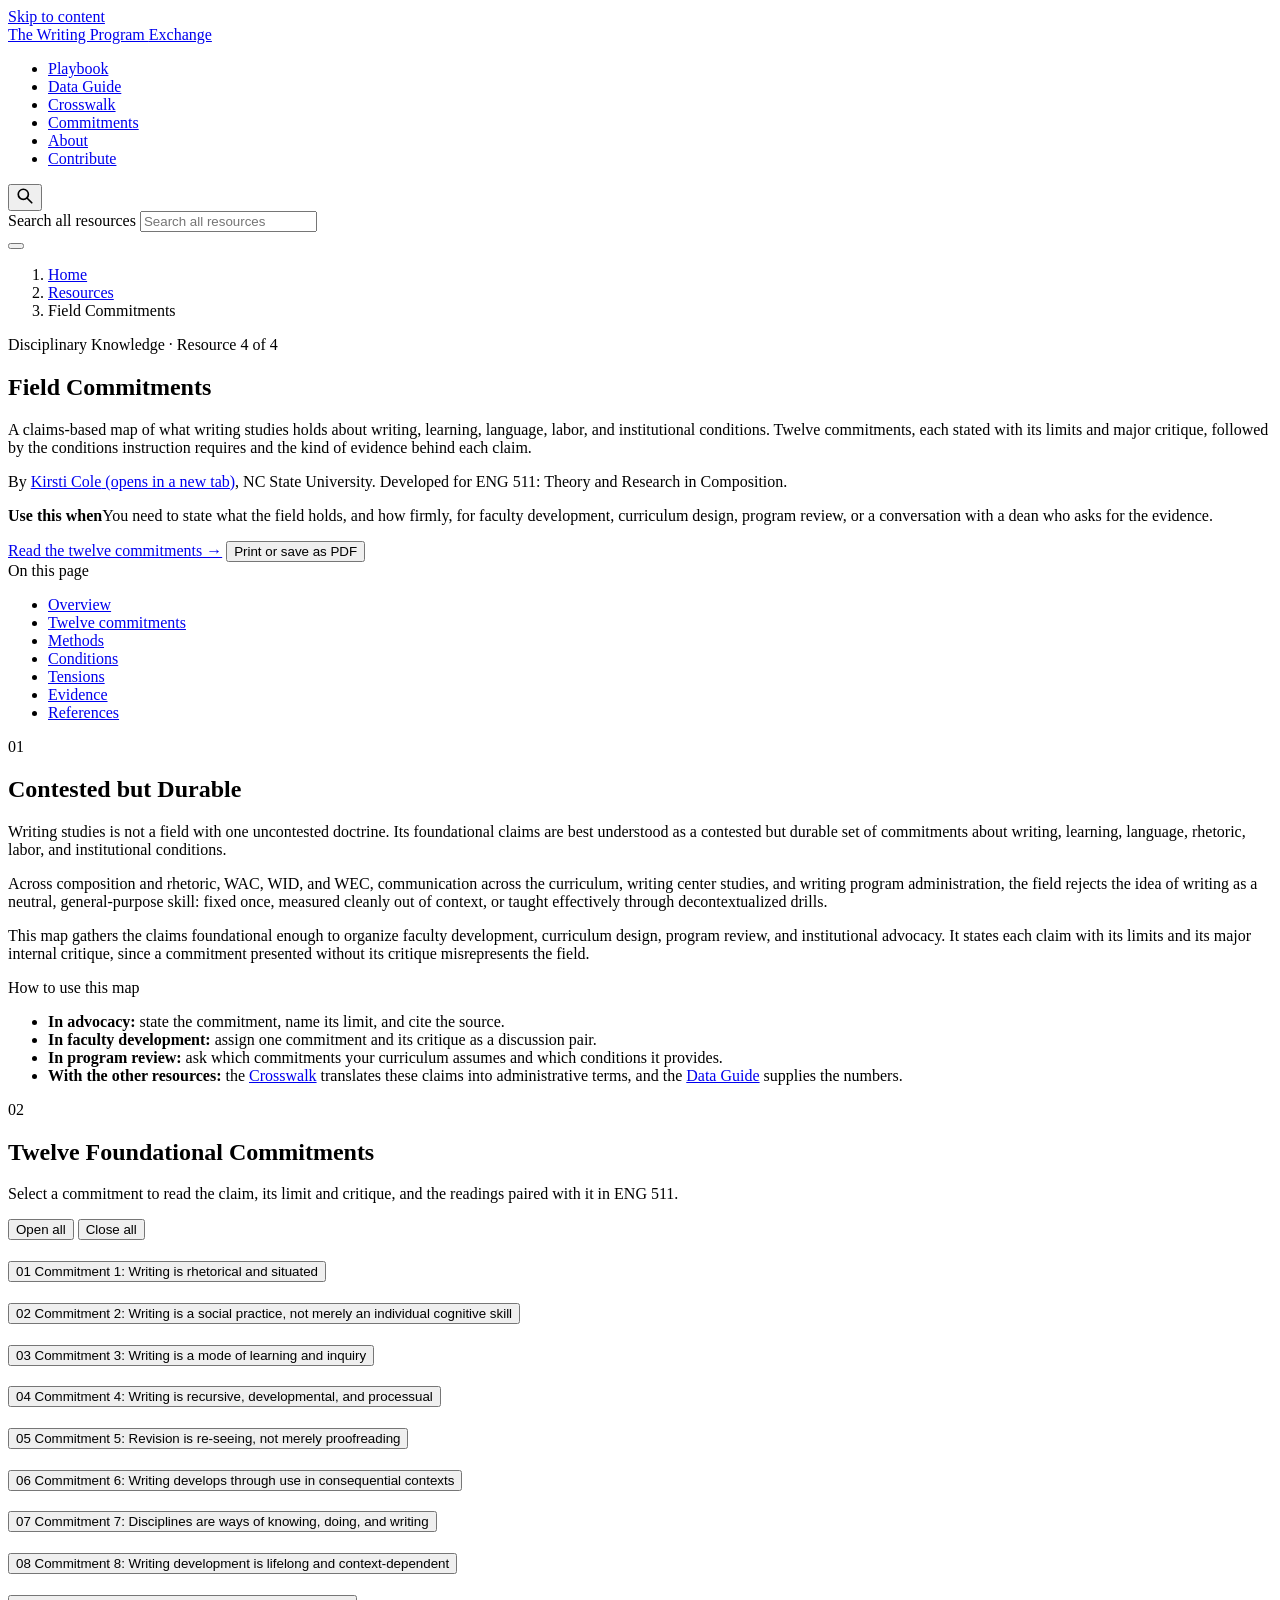
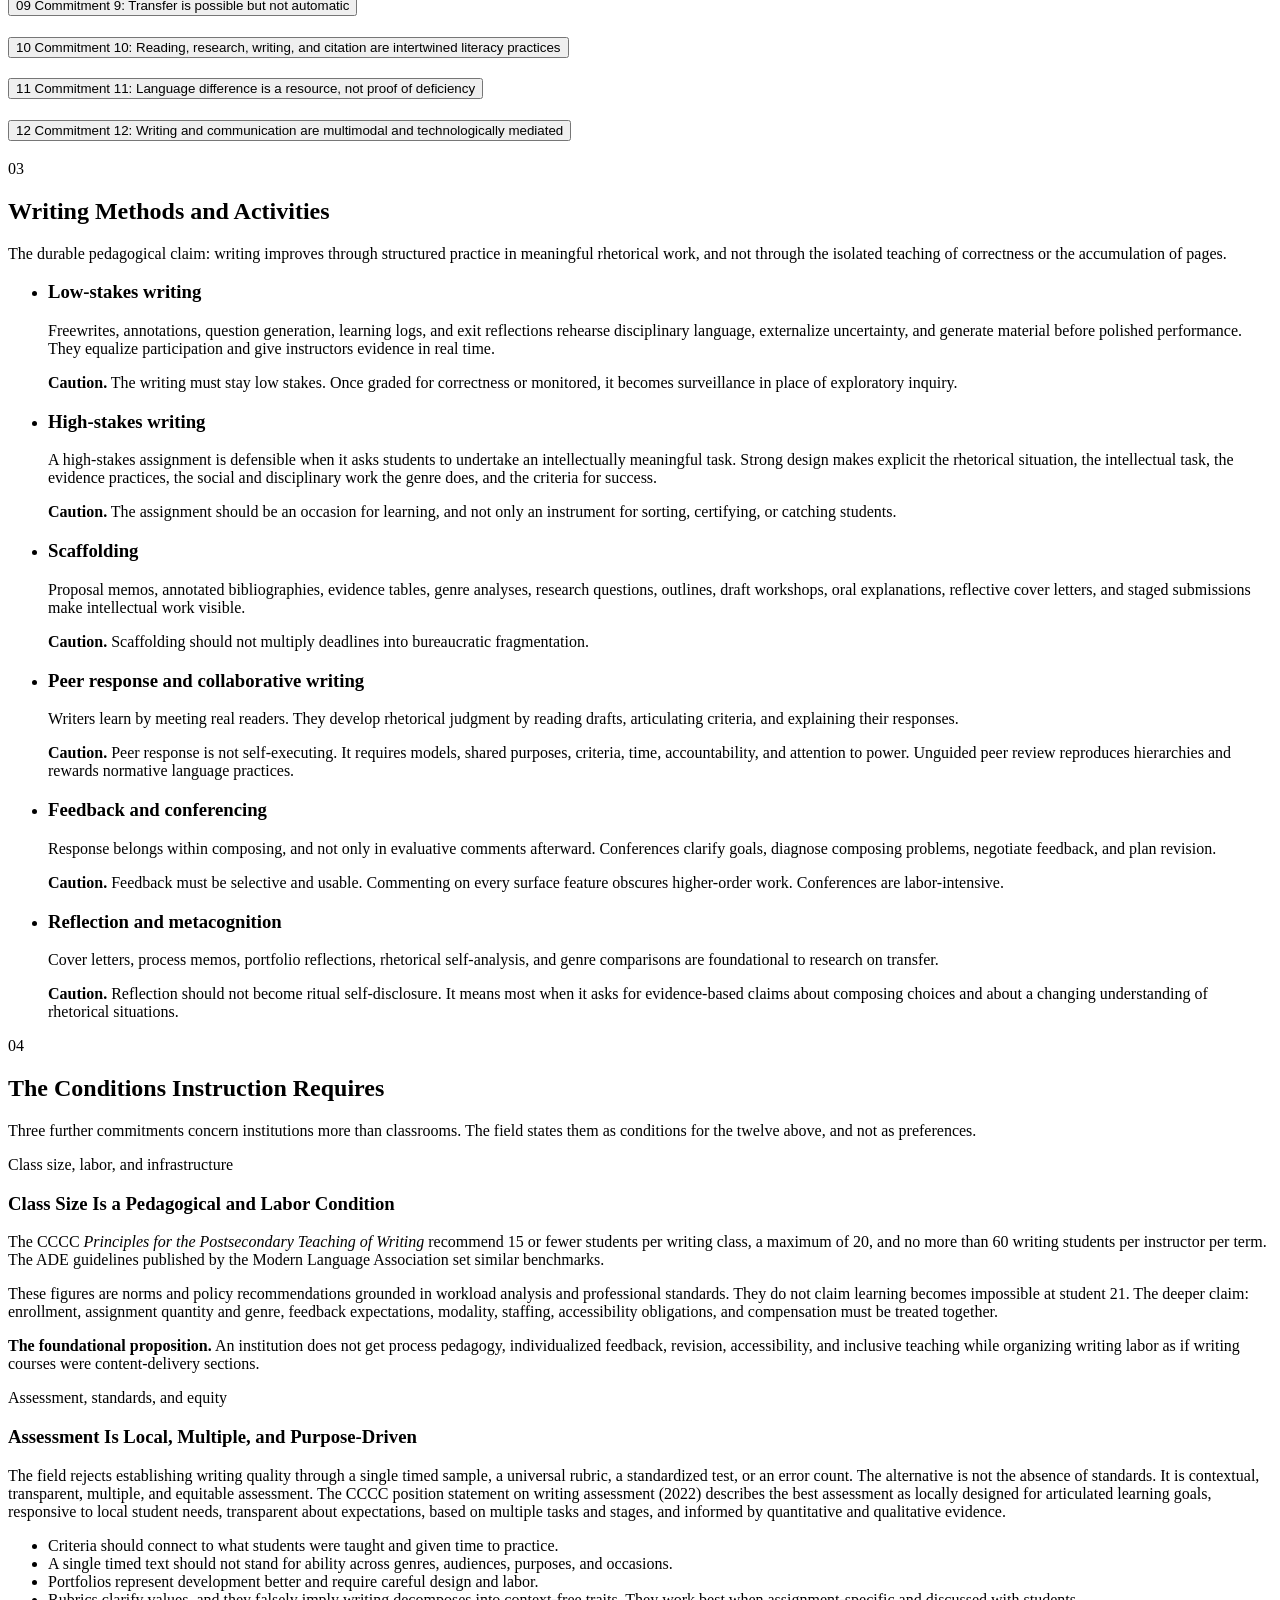
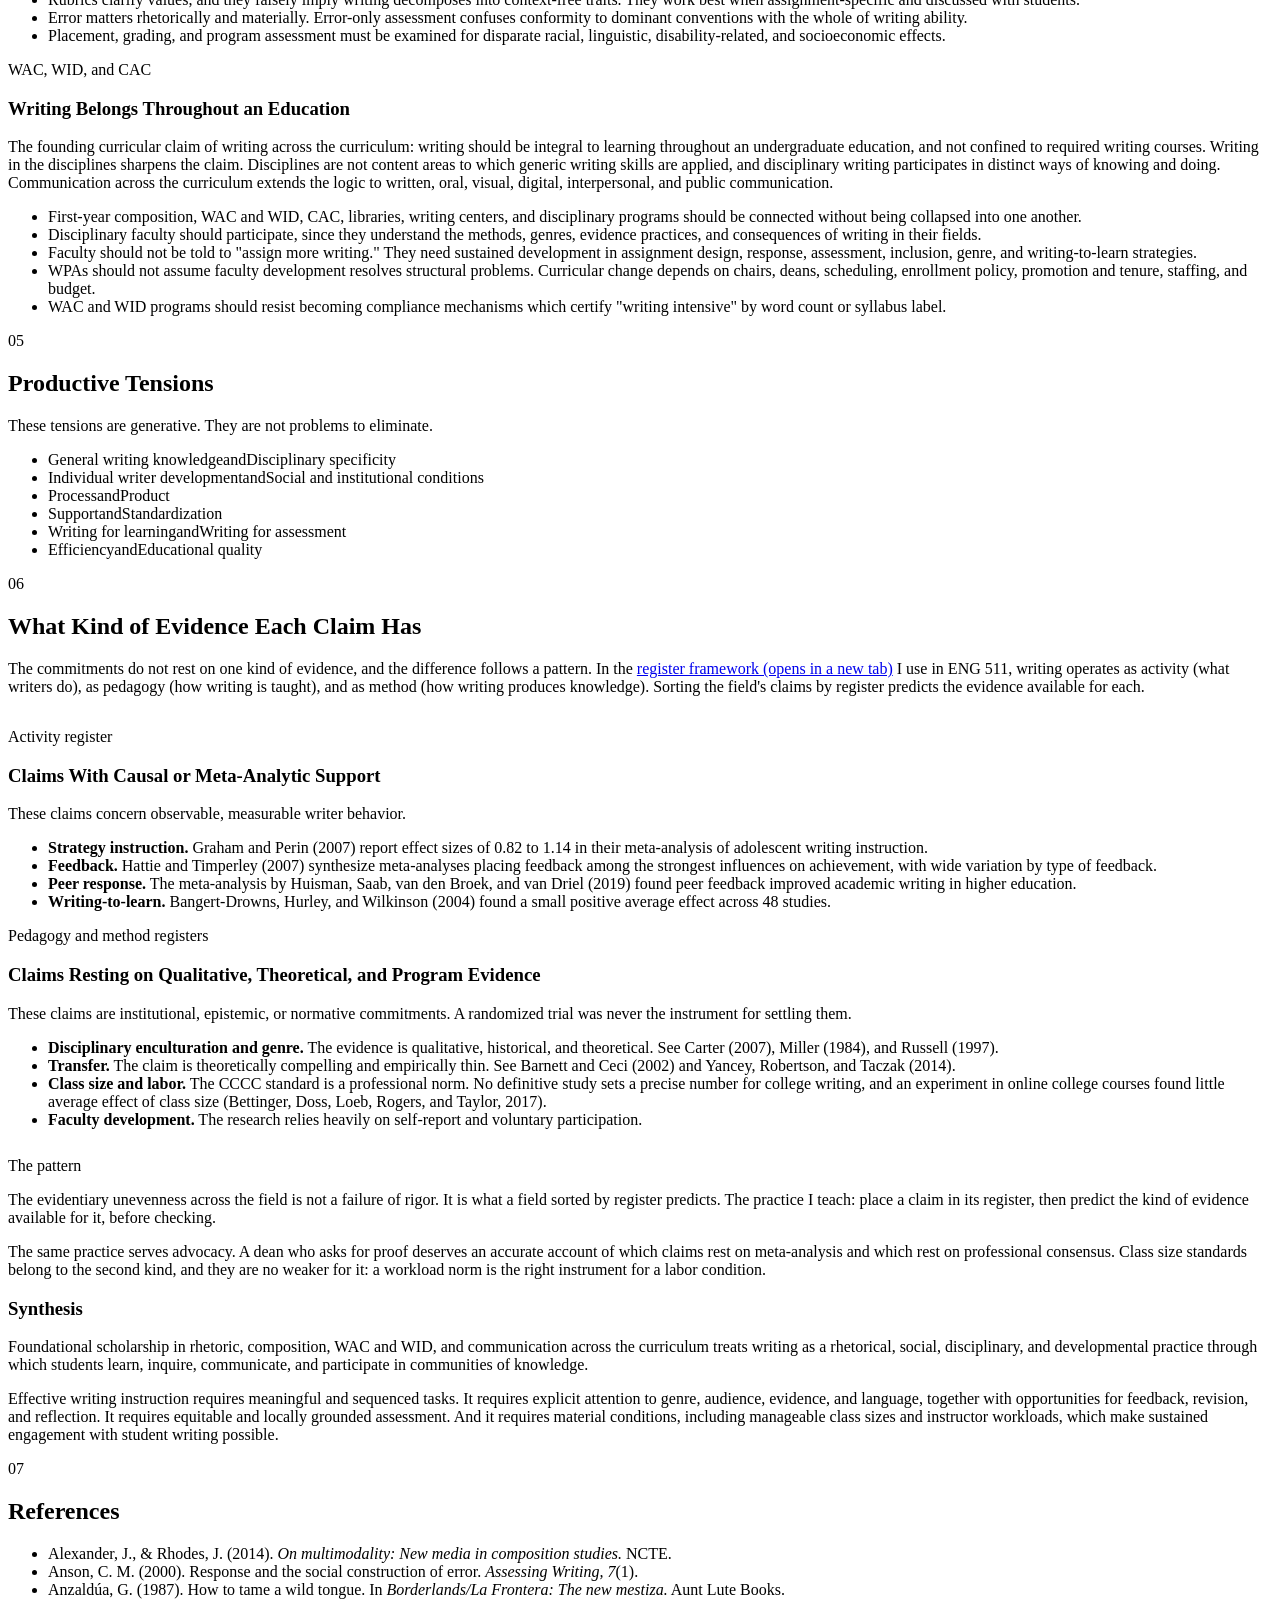
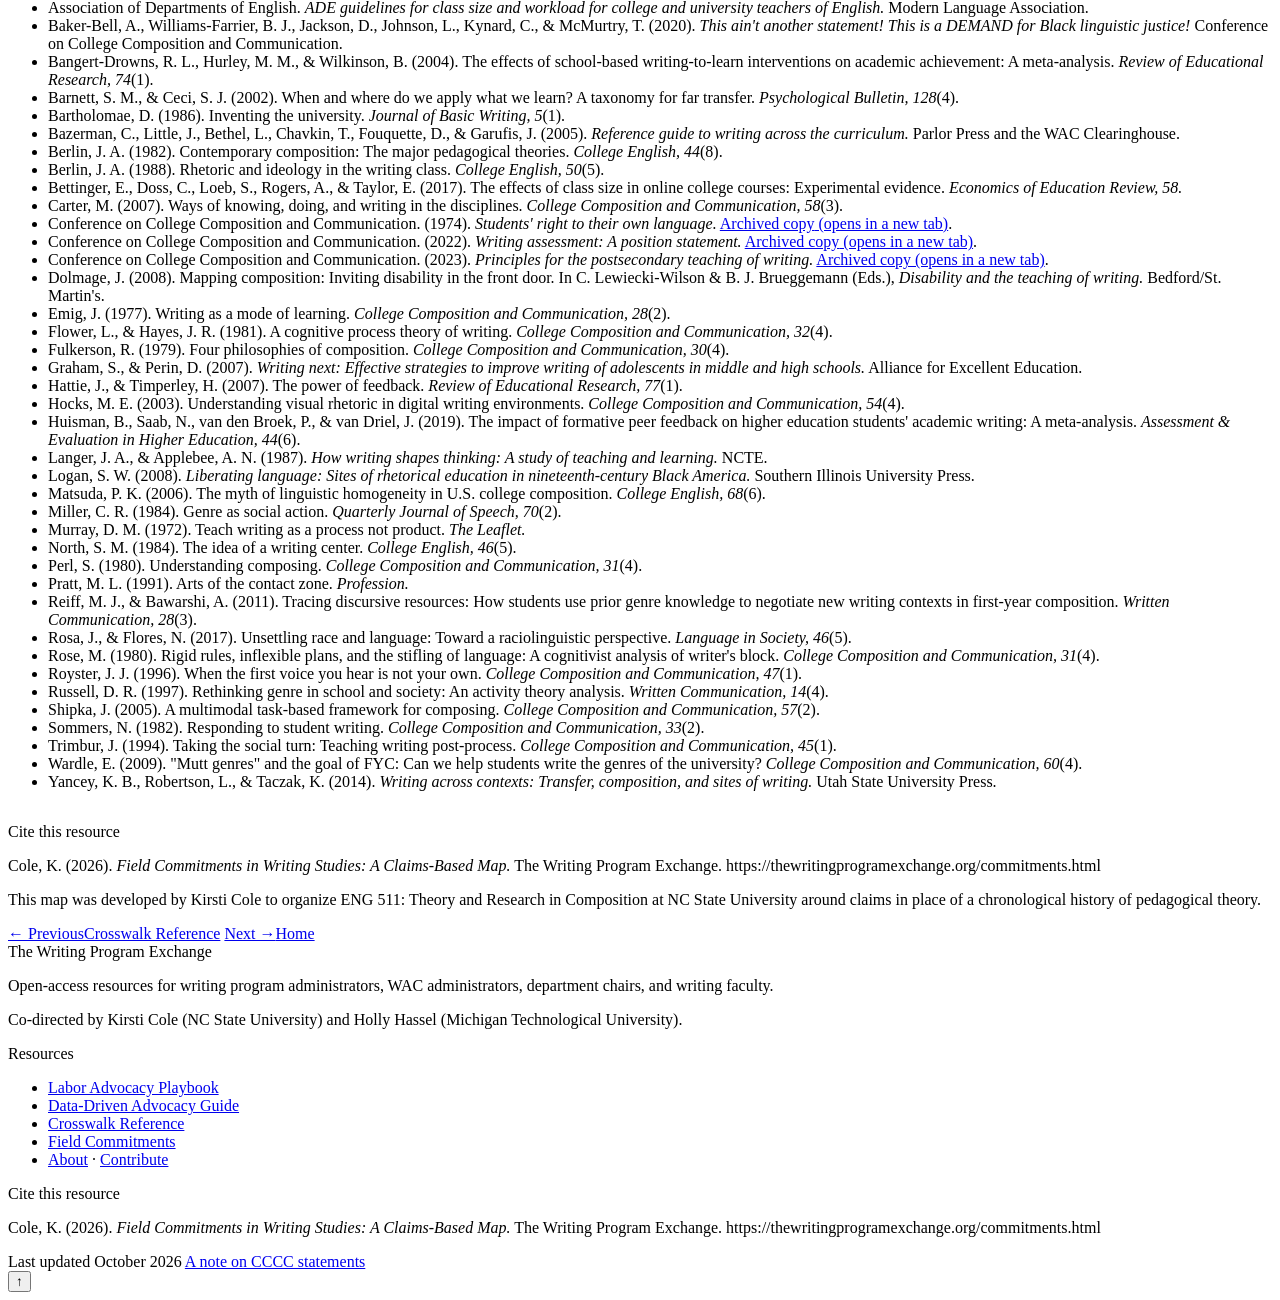
==== commitments.html @ 9e6451aa "Add files via upload" ====
<!DOCTYPE html>
<html lang="en">
<head>
<meta charset="UTF-8">
<meta name="viewport" content="width=device-width, initial-scale=1.0">
<title>Field Commitments · The Writing Program Exchange</title>
<meta name="description" content="Kirsti Cole&#x27;s claims-based map of twelve foundational commitments in writing studies, each with its major critique, the conditions instruction requires, and the kind of evidence behind each claim.">
<meta name="author" content="Kirsti Cole and Holly Hassel">
<link rel="canonical" href="https://thewritingprogramexchange.org/commitments.html">

<!-- Social sharing -->
<meta property="og:type" content="website">
<meta property="og:url" content="https://thewritingprogramexchange.org/commitments.html">
<meta property="og:title" content="Field Commitments · The Writing Program Exchange">
<meta property="og:description" content="Kirsti Cole&#x27;s claims-based map of twelve foundational commitments in writing studies, each with its major critique, the conditions instruction requires, and the kind of evidence behind each claim.">
<meta property="og:image" content="https://thewritingprogramexchange.org/og-image.png">
<meta name="twitter:card" content="summary_large_image">
<meta name="twitter:title" content="Field Commitments · The Writing Program Exchange">
<meta name="twitter:description" content="Kirsti Cole&#x27;s claims-based map of twelve foundational commitments in writing studies, each with its major critique, the conditions instruction requires, and the kind of evidence behind each claim.">
<meta name="twitter:image" content="https://thewritingprogramexchange.org/og-image.png">

<link rel="preconnect" href="https://fonts.googleapis.com">
<link rel="preconnect" href="https://fonts.gstatic.com" crossorigin>
<link href="https://fonts.googleapis.com/css2?family=DM+Sans:ital,wght@0,400;0,500;0,600;1,400&family=DM+Mono:wght@400;500&display=swap" rel="stylesheet">
<link href="https://fonts.cdnfonts.com/css/neue-machina" rel="stylesheet">
<link rel="stylesheet" href="site.css">
</head>
<body>
<a href="#main" class="skip-link">Skip to content</a>

<!-- ===== SITE HEADER (identical on every page; edit all pages together) ===== -->
<header class="on-dark">
<nav class="site-nav" aria-label="Main">
  <a href="index.html" class="nav-name">The Writing Program <span>Exchange</span></a>
  <div class="nav-right">
    <ul class="nav-links">
      <li><a href="playbook.html">Playbook</a></li>
      <li><a href="data.html">Data Guide</a></li>
      <li><a href="crosswalk_resource.html">Crosswalk</a></li>
      <li><a href="commitments.html" aria-current="page">Commitments</a></li>
      <li><a href="index.html#about">About</a></li>
      <li><a href="index.html#contribute">Contribute</a></li>
    </ul>
    <div class="nav-search" id="navSearch" role="search">
      <button class="search-toggle" id="searchToggle" type="button" aria-label="Search all resources" aria-expanded="false" aria-controls="searchInputWrap">
        <svg width="18" height="18" viewBox="0 0 16 16" fill="none" aria-hidden="true" focusable="false">
          <circle cx="6.5" cy="6.5" r="4.5" stroke="currentColor" stroke-width="1.5"/>
          <path d="M10 10L14 14" stroke="currentColor" stroke-width="1.5" stroke-linecap="round"/>
        </svg>
      </button>
      <div class="search-input-wrap" id="searchInputWrap">
        <label for="searchInput" class="sr-only">Search all resources</label>
        <input class="search-input" id="searchInput" type="search" placeholder="Search all resources" autocomplete="off" spellcheck="false">
      </div>
      <div class="search-results" id="searchResults" role="region" aria-label="Search results" aria-live="polite"></div>
    </div>
    <button class="nav-hamburger" id="navHamburger" type="button" aria-label="Open menu" aria-expanded="false" aria-controls="mobileNav">
      <span></span><span></span><span></span>
    </button>
  </div>
</nav>
<div class="mobile-nav" id="mobileNav" hidden>
  <a href="playbook.html">Playbook</a>
  <a href="data.html">Data Guide</a>
  <a href="crosswalk_resource.html">Crosswalk</a>
  <a href="commitments.html" aria-current="page">Commitments</a>
  <a href="index.html#about">About</a>
  <a href="index.html#contribute">Contribute</a>
</div>
</header>
<!-- ===== END SITE HEADER ===== -->

<main id="main">

<section class="page-hero" id="top">
  <div class="page-hero-inner">
    <nav class="breadcrumb" aria-label="Breadcrumb">
      <ol>
        <li><a href="index.html">Home</a></li>
        <li><a href="index.html#resources">Resources</a></li>
        <li aria-current="page">Field Commitments</li>
      </ol>
    </nav>
    <p class="kicker">Disciplinary Knowledge · Resource 4 of 4</p>
    <h1 class="page-title">Field Commitments</h1>
    <p class="page-desc">A claims-based map of what writing studies holds about writing, learning, language, labor, and institutional conditions. Twelve commitments, each stated with its limits and major critique, followed by the conditions instruction requires and the kind of evidence behind each claim.</p>
    <p class="byline">By <a href="https://kirstikcole.com" target="_blank" rel="noopener">Kirsti Cole<span class="sr-only"> (opens in a new tab)</span></a>, NC State University. Developed for ENG 511: Theory and Research in Composition.</p>
    <p class="use-when"><strong>Use this when</strong>You need to state what the field holds, and how firmly, for faculty development, curriculum design, program review, or a conversation with a dean who asks for the evidence.</p>
    <div class="download-row">
      <a href="#commitments" class="btn-charcoal">Read the twelve commitments →</a>
      <button type="button" class="btn-amber" data-print>Print or save as PDF</button>
    </div>
  </div>
</section>

<nav class="jump-nav" aria-label="On this page">
  <div class="jump-nav-inner">
    <span class="jump-label" aria-hidden="true">On this page</span>
    <ul>
      <li><a href="#frame">Overview</a></li>
      <li><a href="#commitments">Twelve commitments</a></li>
      <li><a href="#methods">Methods</a></li>
      <li><a href="#conditions">Conditions</a></li>
      <li><a href="#tensions">Tensions</a></li>
      <li><a href="#evidence">Evidence</a></li>
      <li><a href="#references">References</a></li>
    </ul>
  </div>
</nav>

<section id="frame">
  <div class="container">
    <div class="section-header">
      <div class="section-num" aria-hidden="true">01</div>
      <h2 class="section-title">Contested but Durable</h2>
    </div>
    <div class="two-col">
      <div class="prose">
        <p>Writing studies is not a field with one uncontested doctrine. Its foundational claims are best understood as a contested but durable set of commitments about writing, learning, language, rhetoric, labor, and institutional conditions.</p>
        <p>Across composition and rhetoric, WAC, WID, and WEC, communication across the curriculum, writing center studies, and writing program administration, the field rejects the idea of writing as a neutral, general-purpose skill: fixed once, measured cleanly out of context, or taught effectively through decontextualized drills.</p>
        <p>This map gathers the claims foundational enough to organize faculty development, curriculum design, program review, and institutional advocacy. It states each claim with its limits and its major internal critique, since a commitment presented without its critique misrepresents the field.</p>
      </div>
      <div class="panel">
        <p class="label">How to use this map</p>
        <ul class="arrow-list">
          <li><strong>In advocacy:</strong> state the commitment, name its limit, and cite the source.</li>
          <li><strong>In faculty development:</strong> assign one commitment and its critique as a discussion pair.</li>
          <li><strong>In program review:</strong> ask which commitments your curriculum assumes and which conditions it provides.</li>
          <li><strong>With the other resources:</strong> the <a href="crosswalk_resource.html">Crosswalk</a> translates these claims into administrative terms, and the <a href="data.html">Data Guide</a> supplies the numbers.</li>
        </ul>
      </div>
    </div>
  </div>
</section>

<section id="commitments" class="tint">
  <div class="container">
    <div class="section-header">
      <div class="section-num" aria-hidden="true">02</div>
      <h2 class="section-title">Twelve Foundational Commitments</h2>
    </div>
    <p class="section-intro">Select a commitment to read the claim, its limit and critique, and the readings paired with it in ENG 511.</p>
    <div class="acc-tools no-print">
      <button type="button" class="text-btn" data-acc-all="open" data-scope="commitList">Open all</button>
      <button type="button" class="text-btn" data-acc-all="close" data-scope="commitList">Close all</button>
    </div>
    <div id="commitList">
      <div class="acc" id="commitment-1">
        <h3><button type="button" class="acc-btn" aria-expanded="false" aria-controls="commitment-1-panel">
          <span class="acc-num" aria-hidden="true">01</span>
          <span class="acc-heading"><span class="acc-title"><span class="sr-only">Commitment 1: </span>Writing is rhetorical and situated</span></span>
          <span class="acc-icon" aria-hidden="true"></span>
        </button></h3>
        <div class="acc-panel" id="commitment-1-panel" hidden>
          <h4>The claim</h4>
          <p>Writers make choices in relation to purpose, audience, genre, medium, evidence, occasion, and institutional consequence.</p>
          <h4>Limit and critique</h4>
          <p>Situating writing should not mean teaching accommodation to dominant institutional norms alone. Critical, translingual, antiracist, feminist, disability, and decolonial scholarship asks whose rhetorical norms are treated as normal.</p>
          <h4>Readings</h4>
          <ul class="arrow-list"><li>Fulkerson (1979)</li><li>Berlin (1982)</li><li>Berlin (1988)</li><li>Pratt (1991)</li></ul>
        </div>
      </div>
      <div class="acc" id="commitment-2">
        <h3><button type="button" class="acc-btn" aria-expanded="false" aria-controls="commitment-2-panel">
          <span class="acc-num" aria-hidden="true">02</span>
          <span class="acc-heading"><span class="acc-title"><span class="sr-only">Commitment 2: </span>Writing is a social practice, not merely an individual cognitive skill</span></span>
          <span class="acc-icon" aria-hidden="true"></span>
        </button></h3>
        <div class="acc-panel" id="commitment-2-panel" hidden>
          <h4>The claim</h4>
          <p>Writing is learned through participation in communities: feedback, reading, collaboration, uptake, and institutional practice.</p>
          <h4>Limit and critique</h4>
          <p>"Discourse community" is easily pictured as more coherent, more stable, and more equally accessible than any community is.</p>
          <h4>Readings</h4>
          <ul class="arrow-list"><li>Trimbur (1994)</li><li>Bartholomae (1986)</li></ul>
        </div>
      </div>
      <div class="acc" id="commitment-3">
        <h3><button type="button" class="acc-btn" aria-expanded="false" aria-controls="commitment-3-panel">
          <span class="acc-num" aria-hidden="true">03</span>
          <span class="acc-heading"><span class="acc-title"><span class="sr-only">Commitment 3: </span>Writing is a mode of learning and inquiry</span></span>
          <span class="acc-icon" aria-hidden="true"></span>
        </button></h3>
        <div class="acc-panel" id="commitment-3-panel" hidden>
          <h4>The claim</h4>
          <p>Low-stakes and high-stakes writing help students formulate questions, represent ideas, test claims, reflect, synthesize evidence, and revise their understanding. Writing for these purposes belongs across the curriculum.</p>
          <h4>Limit and critique</h4>
          <p>Writing does not automatically produce learning. Its epistemic value depends on assignment design, scaffolding, response, revision, and material conditions. The 48-study meta-analysis by Bangert-Drowns, Hurley, and Wilkinson (2004) found a small positive average effect, not a universal one.</p>
          <h4>Readings</h4>
          <ul class="arrow-list"><li>Emig (1977)</li><li>Langer and Applebee (1987)</li><li>Bangert-Drowns, Hurley, and Wilkinson (2004)</li></ul>
        </div>
      </div>
      <div class="acc" id="commitment-4">
        <h3><button type="button" class="acc-btn" aria-expanded="false" aria-controls="commitment-4-panel">
          <span class="acc-num" aria-hidden="true">04</span>
          <span class="acc-heading"><span class="acc-title"><span class="sr-only">Commitment 4: </span>Writing is recursive, developmental, and processual</span></span>
          <span class="acc-icon" aria-hidden="true"></span>
        </button></h3>
        <div class="acc-panel" id="commitment-4-panel" hidden>
          <h4>The claim</h4>
          <p>Planning, drafting, researching, reading, composing, revising, editing, and reflecting are interdependent and not linear.</p>
          <h4>Limit and critique</h4>
          <p>"Process" does not reduce to a uniform sequence. Process pedagogy has been criticized for treating writing as individual and interior and for neglecting genre, history, ideology, institutional constraint, and unequal access to time and feedback.</p>
          <h4>Readings</h4>
          <ul class="arrow-list"><li>Murray (1972)</li><li>Perl (1980)</li><li>Rose (1980)</li><li>Flower and Hayes (1981)</li><li>Graham and Perin (2007)</li></ul>
        </div>
      </div>
      <div class="acc" id="commitment-5">
        <h3><button type="button" class="acc-btn" aria-expanded="false" aria-controls="commitment-5-panel">
          <span class="acc-num" aria-hidden="true">05</span>
          <span class="acc-heading"><span class="acc-title"><span class="sr-only">Commitment 5: </span>Revision is re-seeing, not merely proofreading</span></span>
          <span class="acc-icon" aria-hidden="true"></span>
        </button></h3>
        <div class="acc-panel" id="commitment-5-panel" hidden>
          <h4>The claim</h4>
          <p>Revision includes reconsidering questions, purposes, organization, evidence, warrants, audiences, genre choices, and stakes.</p>
          <h4>Limit and critique</h4>
          <p>Not every assignment merits multiple drafts. Mandatory revision without usable feedback, time, choice, or changed evaluative conditions becomes compliance work.</p>
          <h4>Readings</h4>
          <ul class="arrow-list"><li>Sommers (1982)</li><li>Anson (2000)</li><li>Huisman, Saab, van den Broek, and van Driel (2019)</li></ul>
        </div>
      </div>
      <div class="acc" id="commitment-6">
        <h3><button type="button" class="acc-btn" aria-expanded="false" aria-controls="commitment-6-panel">
          <span class="acc-num" aria-hidden="true">06</span>
          <span class="acc-heading"><span class="acc-title"><span class="sr-only">Commitment 6: </span>Writing develops through use in consequential contexts</span></span>
          <span class="acc-icon" aria-hidden="true"></span>
        </button></h3>
        <div class="acc-panel" id="commitment-6-panel" hidden>
          <h4>The claim</h4>
          <p>Students learn genres by using them in meaningful disciplinary, civic, professional, and public situations, not by memorizing templates.</p>
          <h4>Limit and critique</h4>
          <p>Authenticity is not automatic, and simulated genres retain value. Workplace genres should not be imported uncritically, especially where they reproduce exploitative labor norms.</p>
          <h4>Readings</h4>
          <ul class="arrow-list"><li>Miller (1984)</li><li>Russell (1997)</li></ul>
        </div>
      </div>
      <div class="acc" id="commitment-7">
        <h3><button type="button" class="acc-btn" aria-expanded="false" aria-controls="commitment-7-panel">
          <span class="acc-num" aria-hidden="true">07</span>
          <span class="acc-heading"><span class="acc-title"><span class="sr-only">Commitment 7: </span>Disciplines are ways of knowing, doing, and writing</span></span>
          <span class="acc-icon" aria-hidden="true"></span>
        </button></h3>
        <div class="acc-panel" id="commitment-7-panel" hidden>
          <h4>The claim</h4>
          <p>The premise of writing in the disciplines holds writing to be constitutive of disciplinary activity. Michael Carter (2007) calls writing a "metadoing," a practice which gives form to disciplinary ways of doing and knowing.</p>
          <h4>Limit and critique</h4>
          <p>The claim should not reify disciplines, which contain competing methods, genres, ideologies, and publics and which change over time. Instruction in disciplinary writing should teach students to analyze and negotiate disciplinary norms, not only to assimilate.</p>
          <h4>Readings</h4>
          <ul class="arrow-list"><li>Carter (2007)</li><li>Russell (1997)</li><li>Bazerman et al. (2005)</li></ul>
        </div>
      </div>
      <div class="acc" id="commitment-8">
        <h3><button type="button" class="acc-btn" aria-expanded="false" aria-controls="commitment-8-panel">
          <span class="acc-num" aria-hidden="true">08</span>
          <span class="acc-heading"><span class="acc-title"><span class="sr-only">Commitment 8: </span>Writing development is lifelong and context-dependent</span></span>
          <span class="acc-icon" aria-hidden="true"></span>
        </button></h3>
        <div class="acc-panel" id="commitment-8-panel" hidden>
          <h4>The claim</h4>
          <p>No single course teaches students to write once and for all. Programs should distribute meaningful writing experiences across curricular pathways.</p>
          <h4>Limit and critique</h4>
          <p>The corrective to the one-course solution should not become an unfunded mandate for all faculty. Institutions must provide curricular time, faculty development, writing support, equitable workload, and sustained infrastructure.</p>
          <h4>Readings</h4>
          <ul class="arrow-list"><li>Bazerman et al. (2005)</li><li>Wardle (2009)</li></ul>
        </div>
      </div>
      <div class="acc" id="commitment-9">
        <h3><button type="button" class="acc-btn" aria-expanded="false" aria-controls="commitment-9-panel">
          <span class="acc-num" aria-hidden="true">09</span>
          <span class="acc-heading"><span class="acc-title"><span class="sr-only">Commitment 9: </span>Transfer is possible but not automatic</span></span>
          <span class="acc-icon" aria-hidden="true"></span>
        </button></h3>
        <div class="acc-panel" id="commitment-9-panel" hidden>
          <h4>The claim</h4>
          <p>Students carry forward genre awareness, rhetorical concepts, strategies, habits of reflection, and prior writing knowledge. They must also recognize when and how these resources apply in a new situation.</p>
          <h4>Limit and critique</h4>
          <p>Transfer should not be framed as a student deficit. A new discipline, genre, modality, language practice, or institutional setting often demands new learning.</p>
          <h4>Readings</h4>
          <ul class="arrow-list"><li>Barnett and Ceci (2002)</li><li>Reiff and Bawarshi (2011)</li><li>Yancey, Robertson, and Taczak (2014)</li></ul>
        </div>
      </div>
      <div class="acc" id="commitment-10">
        <h3><button type="button" class="acc-btn" aria-expanded="false" aria-controls="commitment-10-panel">
          <span class="acc-num" aria-hidden="true">10</span>
          <span class="acc-heading"><span class="acc-title"><span class="sr-only">Commitment 10: </span>Reading, research, writing, and citation are intertwined literacy practices</span></span>
          <span class="acc-icon" aria-hidden="true"></span>
        </button></h3>
        <div class="acc-panel" id="commitment-10-panel" hidden>
          <h4>The claim</h4>
          <p>Academic and professional writing entails evaluating sources, tracing conversations, representing the work of others, and making evidence-based claims. Citation is an epistemic and ethical practice as well as a format.</p>
          <h4>Limit and critique</h4>
          <p>Citation regimes also enact exclusion, Eurocentrism, gatekeeping, and uneven access to scholarly publication.</p>
          <h4>Readings</h4>
          <ul class="arrow-list"><li>Logan (2008)</li><li>Royster (1996)</li></ul>
        </div>
      </div>
      <div class="acc" id="commitment-11">
        <h3><button type="button" class="acc-btn" aria-expanded="false" aria-controls="commitment-11-panel">
          <span class="acc-num" aria-hidden="true">11</span>
          <span class="acc-heading"><span class="acc-title"><span class="sr-only">Commitment 11: </span>Language difference is a resource, not proof of deficiency</span></span>
          <span class="acc-icon" aria-hidden="true"></span>
        </button></h3>
        <div class="acc-panel" id="commitment-11-panel" hidden>
          <h4>The claim</h4>
          <p>Students bring linguistic, rhetorical, cultural, technological, and literacy resources to college.</p>
          <h4>Limit and critique</h4>
          <p>The commitment requires more than welcoming language. It entails revising the assessment, feedback, placement, curriculum, and professional-language standards which penalize racialized and multilingual writers. The CCCC Principles reject instruction which standardizes and excludes.</p>
          <h4>Readings</h4>
          <ul class="arrow-list"><li>Anzaldúa (1987)</li><li>Matsuda (2006)</li><li>Rosa and Flores (2017)</li><li>Baker-Bell et al. (2020)</li><li>CCCC, Students' Right to Their Own Language (1974)</li></ul>
        </div>
      </div>
      <div class="acc" id="commitment-12">
        <h3><button type="button" class="acc-btn" aria-expanded="false" aria-controls="commitment-12-panel">
          <span class="acc-num" aria-hidden="true">12</span>
          <span class="acc-heading"><span class="acc-title"><span class="sr-only">Commitment 12: </span>Writing and communication are multimodal and technologically mediated</span></span>
          <span class="acc-icon" aria-hidden="true"></span>
        </button></h3>
        <div class="acc-panel" id="commitment-12-panel" hidden>
          <h4>The claim</h4>
          <p>Writing takes print, digital, visual, audio, spatial, data-rich, and networked forms.</p>
          <h4>Limit and critique</h4>
          <p>The commitment should not be technologically deterministic, and multimodal work is not inherently engaging or equitable. Students need access, accessibility support, rhetorical purpose, and critical attention to the political economy and data practices of platforms.</p>
          <h4>Readings</h4>
          <ul class="arrow-list"><li>Hocks (2003)</li><li>Shipka (2005)</li><li>Dolmage (2008)</li><li>Alexander and Rhodes (2014)</li></ul>
        </div>
      </div>
    </div>
  </div>
</section>

<section id="methods">
  <div class="container">
    <div class="section-header">
      <div class="section-num" aria-hidden="true">03</div>
      <h2 class="section-title">Writing Methods and Activities</h2>
    </div>
    <p class="section-intro">The durable pedagogical claim: writing improves through structured practice in meaningful rhetorical work, and not through the isolated teaching of correctness or the accumulation of pages.</p>
    <ul class="grid cols-3">
      <li class="tile"><h3 class="tile-title">Low-stakes writing</h3><p>Freewrites, annotations, question generation, learning logs, and exit reflections rehearse disciplinary language, externalize uncertainty, and generate material before polished performance. They equalize participation and give instructors evidence in real time.</p><p><strong>Caution.</strong> The writing must stay low stakes. Once graded for correctness or monitored, it becomes surveillance in place of exploratory inquiry.</p></li>
      <li class="tile"><h3 class="tile-title">High-stakes writing</h3><p>A high-stakes assignment is defensible when it asks students to undertake an intellectually meaningful task. Strong design makes explicit the rhetorical situation, the intellectual task, the evidence practices, the social and disciplinary work the genre does, and the criteria for success.</p><p><strong>Caution.</strong> The assignment should be an occasion for learning, and not only an instrument for sorting, certifying, or catching students.</p></li>
      <li class="tile"><h3 class="tile-title">Scaffolding</h3><p>Proposal memos, annotated bibliographies, evidence tables, genre analyses, research questions, outlines, draft workshops, oral explanations, reflective cover letters, and staged submissions make intellectual work visible.</p><p><strong>Caution.</strong> Scaffolding should not multiply deadlines into bureaucratic fragmentation.</p></li>
      <li class="tile"><h3 class="tile-title">Peer response and collaborative writing</h3><p>Writers learn by meeting real readers. They develop rhetorical judgment by reading drafts, articulating criteria, and explaining their responses.</p><p><strong>Caution.</strong> Peer response is not self-executing. It requires models, shared purposes, criteria, time, accountability, and attention to power. Unguided peer review reproduces hierarchies and rewards normative language practices.</p></li>
      <li class="tile"><h3 class="tile-title">Feedback and conferencing</h3><p>Response belongs within composing, and not only in evaluative comments afterward. Conferences clarify goals, diagnose composing problems, negotiate feedback, and plan revision.</p><p><strong>Caution.</strong> Feedback must be selective and usable. Commenting on every surface feature obscures higher-order work. Conferences are labor-intensive.</p></li>
      <li class="tile"><h3 class="tile-title">Reflection and metacognition</h3><p>Cover letters, process memos, portfolio reflections, rhetorical self-analysis, and genre comparisons are foundational to research on transfer.</p><p><strong>Caution.</strong> Reflection should not become ritual self-disclosure. It means most when it asks for evidence-based claims about composing choices and about a changing understanding of rhetorical situations.</p></li>
    </ul>
  </div>
</section>

<section id="conditions" class="tint">
  <div class="container">
    <div class="section-header">
      <div class="section-num" aria-hidden="true">04</div>
      <h2 class="section-title">The Conditions Instruction Requires</h2>
    </div>
    <p class="section-intro">Three further commitments concern institutions more than classrooms. The field states them as conditions for the twelve above, and not as preferences.</p>
    <div class="panel" id="class-size">
      <p class="label">Class size, labor, and infrastructure</p>
      <h3 class="panel-title">Class Size Is a Pedagogical and Labor Condition</h3>
      <p>The CCCC <em>Principles for the Postsecondary Teaching of Writing</em> recommend 15 or fewer students per writing class, a maximum of 20, and no more than 60 writing students per instructor per term. The ADE guidelines published by the Modern Language Association set similar benchmarks.</p>
      <p>These figures are norms and policy recommendations grounded in workload analysis and professional standards. They do not claim learning becomes impossible at student 21. The deeper claim: enrollment, assignment quantity and genre, feedback expectations, modality, staffing, accessibility obligations, and compensation must be treated together.</p>
      <p><strong>The foundational proposition.</strong> An institution does not get process pedagogy, individualized feedback, revision, accessibility, and inclusive teaching while organizing writing labor as if writing courses were content-delivery sections.</p>
    </div>
    <div class="panel alt" id="assessment">
      <p class="label">Assessment, standards, and equity</p>
      <h3 class="panel-title">Assessment Is Local, Multiple, and Purpose-Driven</h3>
      <p>The field rejects establishing writing quality through a single timed sample, a universal rubric, a standardized test, or an error count. The alternative is not the absence of standards. It is contextual, transparent, multiple, and equitable assessment. The CCCC position statement on writing assessment (2022) describes the best assessment as locally designed for articulated learning goals, responsive to local student needs, transparent about expectations, based on multiple tasks and stages, and informed by quantitative and qualitative evidence.</p>
      <ul class="arrow-list">
        <li>Criteria should connect to what students were taught and given time to practice.</li>
        <li>A single timed text should not stand for ability across genres, audiences, purposes, and occasions.</li>
        <li>Portfolios represent development better and require careful design and labor.</li>
        <li>Rubrics clarify values, and they falsely imply writing decomposes into context-free traits. They work best when assignment-specific and discussed with students.</li>
        <li>Error matters rhetorically and materially. Error-only assessment confuses conformity to dominant conventions with the whole of writing ability.</li>
        <li>Placement, grading, and program assessment must be examined for disparate racial, linguistic, disability-related, and socioeconomic effects.</li>
      </ul>
    </div>
    <div class="panel" id="wac">
      <p class="label">WAC, WID, and CAC</p>
      <h3 class="panel-title">Writing Belongs Throughout an Education</h3>
      <p>The founding curricular claim of writing across the curriculum: writing should be integral to learning throughout an undergraduate education, and not confined to required writing courses. Writing in the disciplines sharpens the claim. Disciplines are not content areas to which generic writing skills are applied, and disciplinary writing participates in distinct ways of knowing and doing. Communication across the curriculum extends the logic to written, oral, visual, digital, interpersonal, and public communication.</p>
      <ul class="arrow-list">
        <li>First-year composition, WAC and WID, CAC, libraries, writing centers, and disciplinary programs should be connected without being collapsed into one another.</li>
        <li>Disciplinary faculty should participate, since they understand the methods, genres, evidence practices, and consequences of writing in their fields.</li>
        <li>Faculty should not be told to "assign more writing." They need sustained development in assignment design, response, assessment, inclusion, genre, and writing-to-learn strategies.</li>
        <li>WPAs should not assume faculty development resolves structural problems. Curricular change depends on chairs, deans, scheduling, enrollment policy, promotion and tenure, staffing, and budget.</li>
        <li>WAC and WID programs should resist becoming compliance mechanisms which certify "writing intensive" by word count or syllabus label.</li>
      </ul>
    </div>
  </div>
</section>

<section id="tensions">
  <div class="container">
    <div class="section-header">
      <div class="section-num" aria-hidden="true">05</div>
      <h2 class="section-title">Productive Tensions</h2>
    </div>
    <p class="section-intro">These tensions are generative. They are not problems to eliminate.</p>
    <ul class="tension-list">
      <li>General writing knowledge<span>and</span>Disciplinary specificity</li>
      <li>Individual writer development<span>and</span>Social and institutional conditions</li>
      <li>Process<span>and</span>Product</li>
      <li>Support<span>and</span>Standardization</li>
      <li>Writing for learning<span>and</span>Writing for assessment</li>
      <li>Efficiency<span>and</span>Educational quality</li>
    </ul>
  </div>
</section>

<section id="evidence" class="tint">
  <div class="container">
    <div class="section-header">
      <div class="section-num" aria-hidden="true">06</div>
      <h2 class="section-title">What Kind of Evidence Each Claim Has</h2>
    </div>
    <div class="prose" style="margin-bottom:2rem">
      <p>The commitments do not rest on one kind of evidence, and the difference follows a pattern. In the <a href="https://eng511cole.org/writing_framework.html" target="_blank" rel="noopener">register framework<span class="sr-only"> (opens in a new tab)</span></a> I use in ENG 511, writing operates as activity (what writers do), as pedagogy (how writing is taught), and as method (how writing produces knowledge). Sorting the field's claims by register predicts the evidence available for each.</p>
    </div>
    <div class="evidence-grid">
      <div class="panel">
        <p class="label">Activity register</p>
        <h3 class="panel-title">Claims With Causal or Meta-Analytic Support</h3>
        <p>These claims concern observable, measurable writer behavior.</p>
        <ul class="arrow-list">
          <li><strong>Strategy instruction.</strong> Graham and Perin (2007) report effect sizes of 0.82 to 1.14 in their meta-analysis of adolescent writing instruction.</li>
          <li><strong>Feedback.</strong> Hattie and Timperley (2007) synthesize meta-analyses placing feedback among the strongest influences on achievement, with wide variation by type of feedback.</li>
          <li><strong>Peer response.</strong> The meta-analysis by Huisman, Saab, van den Broek, and van Driel (2019) found peer feedback improved academic writing in higher education.</li>
          <li><strong>Writing-to-learn.</strong> Bangert-Drowns, Hurley, and Wilkinson (2004) found a small positive average effect across 48 studies.</li>
        </ul>
      </div>
      <div class="panel alt">
        <p class="label">Pedagogy and method registers</p>
        <h3 class="panel-title">Claims Resting on Qualitative, Theoretical, and Program Evidence</h3>
        <p>These claims are institutional, epistemic, or normative commitments. A randomized trial was never the instrument for settling them.</p>
        <ul class="arrow-list">
          <li><strong>Disciplinary enculturation and genre.</strong> The evidence is qualitative, historical, and theoretical. See Carter (2007), Miller (1984), and Russell (1997).</li>
          <li><strong>Transfer.</strong> The claim is theoretically compelling and empirically thin. See Barnett and Ceci (2002) and Yancey, Robertson, and Taczak (2014).</li>
          <li><strong>Class size and labor.</strong> The CCCC standard is a professional norm. No definitive study sets a precise number for college writing, and an experiment in online college courses found little average effect of class size (Bettinger, Doss, Loeb, Rogers, and Taylor, 2017).</li>
          <li><strong>Faculty development.</strong> The research relies heavily on self-report and voluntary participation.</li>
        </ul>
      </div>
    </div>
    <div class="callout" style="margin-top:1.75rem">
      <p class="label">The pattern</p>
      <p>The evidentiary unevenness across the field is not a failure of rigor. It is what a field sorted by register predicts. The practice I teach: place a claim in its register, then predict the kind of evidence available for it, before checking.</p>
      <p>The same practice serves advocacy. A dean who asks for proof deserves an accurate account of which claims rest on meta-analysis and which rest on professional consensus. Class size standards belong to the second kind, and they are no weaker for it: a workload norm is the right instrument for a labor condition.</p>
    </div>
    <h3 class="subhead">Synthesis</h3>
    <div class="prose">
      <p>Foundational scholarship in rhetoric, composition, WAC and WID, and communication across the curriculum treats writing as a rhetorical, social, disciplinary, and developmental practice through which students learn, inquire, communicate, and participate in communities of knowledge.</p>
      <p>Effective writing instruction requires meaningful and sequenced tasks. It requires explicit attention to genre, audience, evidence, and language, together with opportunities for feedback, revision, and reflection. It requires equitable and locally grounded assessment. And it requires material conditions, including manageable class sizes and instructor workloads, which make sustained engagement with student writing possible.</p>
    </div>
  </div>
</section>

<section id="references">
  <div class="container">
    <div class="section-header">
      <div class="section-num" aria-hidden="true">07</div>
      <h2 class="section-title">References</h2>
    </div>
    <ul class="refs">
      <li>Alexander, J., &amp; Rhodes, J. (2014). <em>On multimodality: New media in composition studies.</em> NCTE.</li>
      <li>Anson, C. M. (2000). Response and the social construction of error. <em>Assessing Writing, 7</em>(1).</li>
      <li>Anzaldúa, G. (1987). How to tame a wild tongue. In <em>Borderlands/La Frontera: The new mestiza.</em> Aunt Lute Books.</li>
      <li>Association of Departments of English. <em>ADE guidelines for class size and workload for college and university teachers of English.</em> Modern Language Association.</li>
      <li>Baker-Bell, A., Williams-Farrier, B. J., Jackson, D., Johnson, L., Kynard, C., &amp; McMurtry, T. (2020). <em>This ain't another statement! This is a DEMAND for Black linguistic justice!</em> Conference on College Composition and Communication.</li>
      <li>Bangert-Drowns, R. L., Hurley, M. M., &amp; Wilkinson, B. (2004). The effects of school-based writing-to-learn interventions on academic achievement: A meta-analysis. <em>Review of Educational Research, 74</em>(1).</li>
      <li>Barnett, S. M., &amp; Ceci, S. J. (2002). When and where do we apply what we learn? A taxonomy for far transfer. <em>Psychological Bulletin, 128</em>(4).</li>
      <li>Bartholomae, D. (1986). Inventing the university. <em>Journal of Basic Writing, 5</em>(1).</li>
      <li>Bazerman, C., Little, J., Bethel, L., Chavkin, T., Fouquette, D., &amp; Garufis, J. (2005). <em>Reference guide to writing across the curriculum.</em> Parlor Press and the WAC Clearinghouse.</li>
      <li>Berlin, J. A. (1982). Contemporary composition: The major pedagogical theories. <em>College English, 44</em>(8).</li>
      <li>Berlin, J. A. (1988). Rhetoric and ideology in the writing class. <em>College English, 50</em>(5).</li>
      <li>Bettinger, E., Doss, C., Loeb, S., Rogers, A., &amp; Taylor, E. (2017). The effects of class size in online college courses: Experimental evidence. <em>Economics of Education Review, 58.</em></li>
      <li>Carter, M. (2007). Ways of knowing, doing, and writing in the disciplines. <em>College Composition and Communication, 58</em>(3).</li>
      <li>Conference on College Composition and Communication. (1974). <em>Students' right to their own language.</em> <a href="https://www.cccc-l.org/repository/position-statements/statements-on-social-and-linguistic-justice-and-antiracist-pedagogies/students-right-to-their-own-language/" target="_blank" rel="noopener">Archived copy<span class="sr-only"> (opens in a new tab)</span></a>.</li>
      <li>Conference on College Composition and Communication. (2022). <em>Writing assessment: A position statement.</em> <a href="https://www.cccc-l.org/repository/position-statements/statements-on-teaching-and-learning-in-postsecondary-language-and-literacy-classrooms/writing-assessment-a-position-statement/" target="_blank" rel="noopener">Archived copy<span class="sr-only"> (opens in a new tab)</span></a>.</li>
      <li>Conference on College Composition and Communication. (2023). <em>Principles for the postsecondary teaching of writing.</em> <a href="https://www.cccc-l.org/repository/position-statements/professional-standards-and-resources-teaching-and-learning/principles-for-the-postsecondary-teaching-of-writing/" target="_blank" rel="noopener">Archived copy<span class="sr-only"> (opens in a new tab)</span></a>.</li>
      <li>Dolmage, J. (2008). Mapping composition: Inviting disability in the front door. In C. Lewiecki-Wilson &amp; B. J. Brueggemann (Eds.), <em>Disability and the teaching of writing.</em> Bedford/St. Martin's.</li>
      <li>Emig, J. (1977). Writing as a mode of learning. <em>College Composition and Communication, 28</em>(2).</li>
      <li>Flower, L., &amp; Hayes, J. R. (1981). A cognitive process theory of writing. <em>College Composition and Communication, 32</em>(4).</li>
      <li>Fulkerson, R. (1979). Four philosophies of composition. <em>College Composition and Communication, 30</em>(4).</li>
      <li>Graham, S., &amp; Perin, D. (2007). <em>Writing next: Effective strategies to improve writing of adolescents in middle and high schools.</em> Alliance for Excellent Education.</li>
      <li>Hattie, J., &amp; Timperley, H. (2007). The power of feedback. <em>Review of Educational Research, 77</em>(1).</li>
      <li>Hocks, M. E. (2003). Understanding visual rhetoric in digital writing environments. <em>College Composition and Communication, 54</em>(4).</li>
      <li>Huisman, B., Saab, N., van den Broek, P., &amp; van Driel, J. (2019). The impact of formative peer feedback on higher education students' academic writing: A meta-analysis. <em>Assessment &amp; Evaluation in Higher Education, 44</em>(6).</li>
      <li>Langer, J. A., &amp; Applebee, A. N. (1987). <em>How writing shapes thinking: A study of teaching and learning.</em> NCTE.</li>
      <li>Logan, S. W. (2008). <em>Liberating language: Sites of rhetorical education in nineteenth-century Black America.</em> Southern Illinois University Press.</li>
      <li>Matsuda, P. K. (2006). The myth of linguistic homogeneity in U.S. college composition. <em>College English, 68</em>(6).</li>
      <li>Miller, C. R. (1984). Genre as social action. <em>Quarterly Journal of Speech, 70</em>(2).</li>
      <li>Murray, D. M. (1972). Teach writing as a process not product. <em>The Leaflet.</em></li>
      <li>North, S. M. (1984). The idea of a writing center. <em>College English, 46</em>(5).</li>
      <li>Perl, S. (1980). Understanding composing. <em>College Composition and Communication, 31</em>(4).</li>
      <li>Pratt, M. L. (1991). Arts of the contact zone. <em>Profession.</em></li>
      <li>Reiff, M. J., &amp; Bawarshi, A. (2011). Tracing discursive resources: How students use prior genre knowledge to negotiate new writing contexts in first-year composition. <em>Written Communication, 28</em>(3).</li>
      <li>Rosa, J., &amp; Flores, N. (2017). Unsettling race and language: Toward a raciolinguistic perspective. <em>Language in Society, 46</em>(5).</li>
      <li>Rose, M. (1980). Rigid rules, inflexible plans, and the stifling of language: A cognitivist analysis of writer's block. <em>College Composition and Communication, 31</em>(4).</li>
      <li>Royster, J. J. (1996). When the first voice you hear is not your own. <em>College Composition and Communication, 47</em>(1).</li>
      <li>Russell, D. R. (1997). Rethinking genre in school and society: An activity theory analysis. <em>Written Communication, 14</em>(4).</li>
      <li>Shipka, J. (2005). A multimodal task-based framework for composing. <em>College Composition and Communication, 57</em>(2).</li>
      <li>Sommers, N. (1982). Responding to student writing. <em>College Composition and Communication, 33</em>(2).</li>
      <li>Trimbur, J. (1994). Taking the social turn: Teaching writing post-process. <em>College Composition and Communication, 45</em>(1).</li>
      <li>Wardle, E. (2009). "Mutt genres" and the goal of FYC: Can we help students write the genres of the university? <em>College Composition and Communication, 60</em>(4).</li>
      <li>Yancey, K. B., Robertson, L., &amp; Taczak, K. (2014). <em>Writing across contexts: Transfer, composition, and sites of writing.</em> Utah State University Press.</li>
    </ul>
    <div class="cite-block" style="margin-top:2rem"><p class="label">Cite this resource</p><p>Cole, K. (2026). <em>Field Commitments in Writing Studies: A Claims-Based Map.</em> The Writing Program Exchange. https://thewritingprogramexchange.org/commitments.html</p><p>This map was developed by Kirsti Cole to organize ENG 511: Theory and Research in Composition at NC State University around claims in place of a chronological history of pedagogical theory.</p></div>
  </div>
</section>

</main>

<nav class="pager" aria-label="More resources">
  <a class="prev" href="crosswalk_resource.html"><span class="pager-dir">← Previous</span><span class="pager-title">Crosswalk Reference</span></a>
  <a class="next" href="index.html"><span class="pager-dir">Next →</span><span class="pager-title">Home</span></a>
</nav>

<!-- ===== SITE FOOTER (identical on every page except the citation) ===== -->
<footer class="site-footer on-dark">
  <div class="footer-grid">
    <div>
      <div class="footer-name">The Writing Program Exchange</div>
      <p>Open-access resources for writing program administrators, WAC administrators, department chairs, and writing faculty.</p>
      <p>Co-directed by Kirsti Cole (NC State University) and Holly Hassel (Michigan Technological University).</p>
    </div>
    <div>
      <div class="footer-label">Resources</div>
      <ul class="footer-links">
        <li><a href="playbook.html">Labor Advocacy Playbook</a></li>
        <li><a href="data.html">Data-Driven Advocacy Guide</a></li>
        <li><a href="crosswalk_resource.html">Crosswalk Reference</a></li>
        <li><a href="commitments.html">Field Commitments</a></li>
        <li><a href="index.html#about">About</a> · <a href="index.html#contribute">Contribute</a></li>
      </ul>
    </div>
    <div>
      <div class="footer-label">Cite this resource</div>
      <p>Cole, K. (2026). <em>Field Commitments in Writing Studies: A Claims-Based Map.</em> The Writing Program Exchange. https://thewritingprogramexchange.org/commitments.html</p>
    </div>
  </div>
  <div class="footer-base">
    <span>Last updated October 2026</span>
    <span><a href="index.html#cccc-note">A note on CCCC statements</a></span>
  </div>
</footer>

<button class="to-top" id="toTop" type="button" aria-label="Back to top">↑</button>

<script src="search-index.js"></script>
<script src="site.js"></script>
</body>
</html>
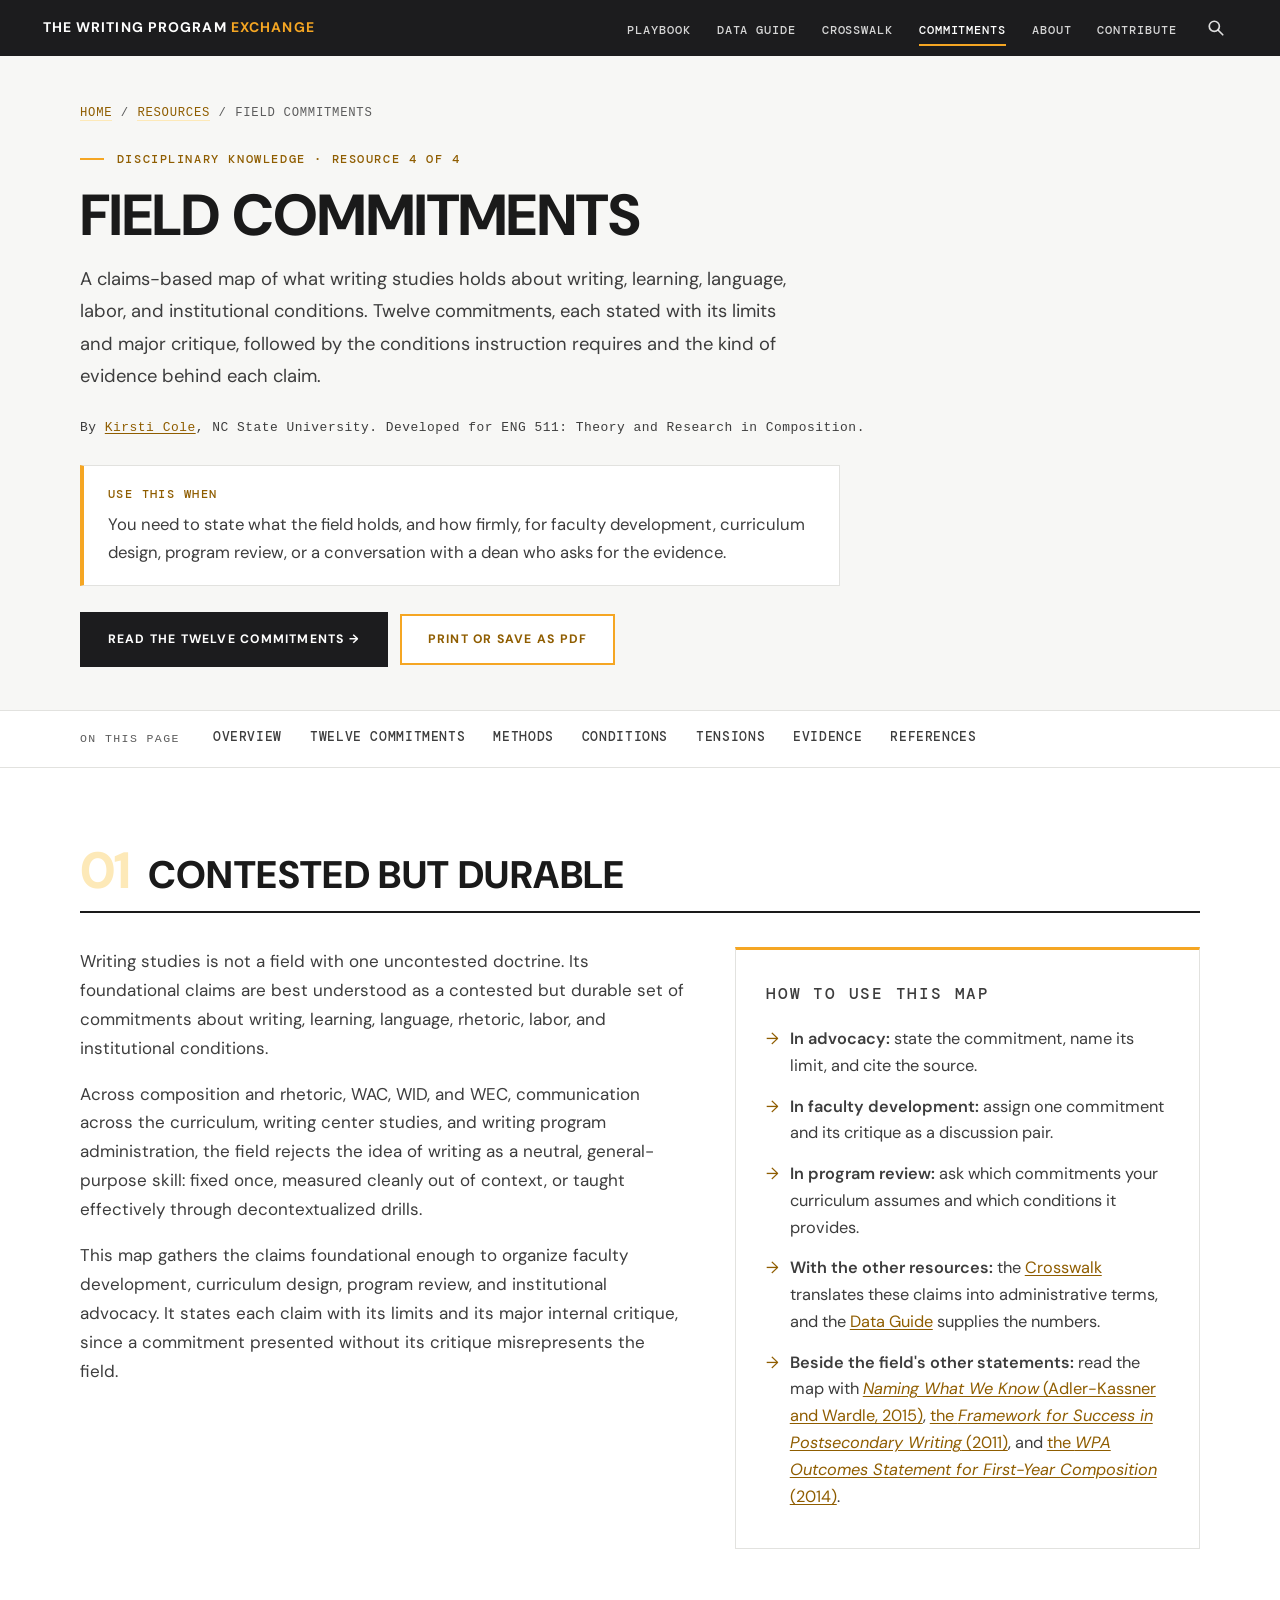
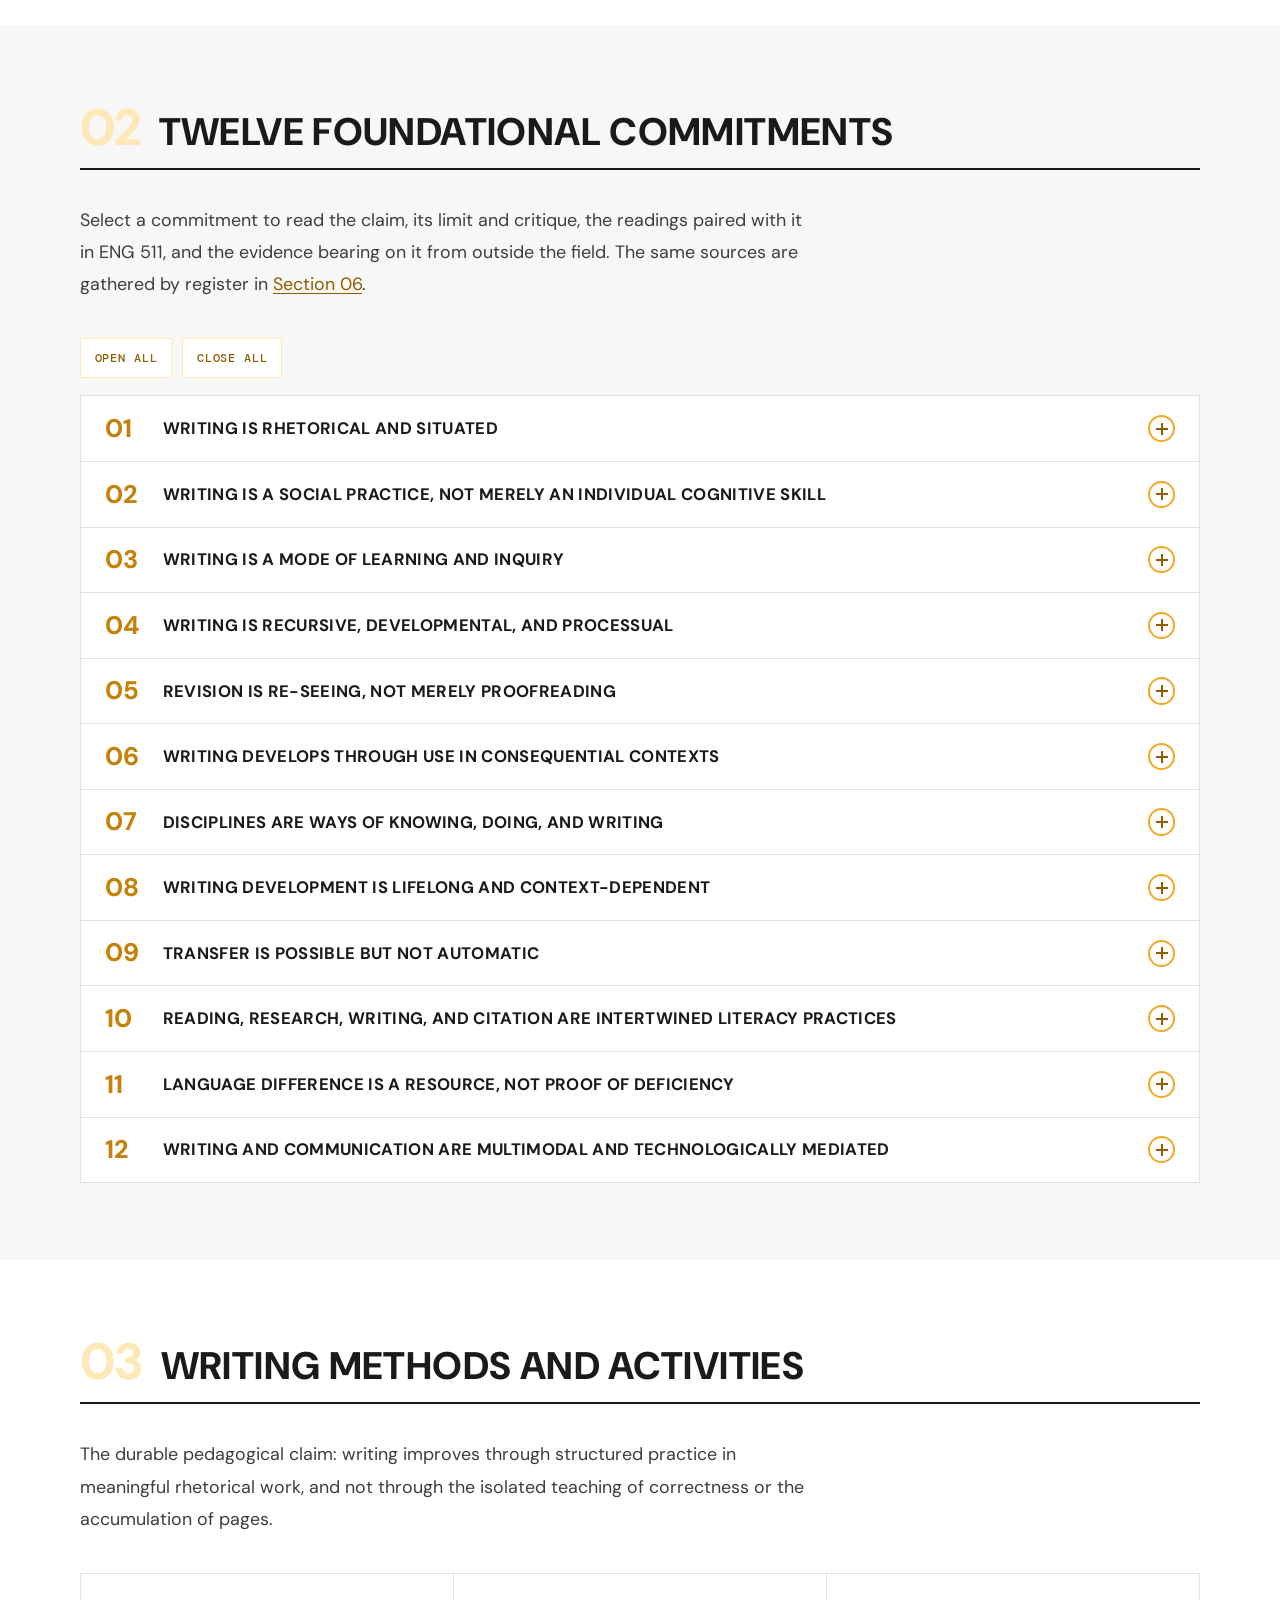
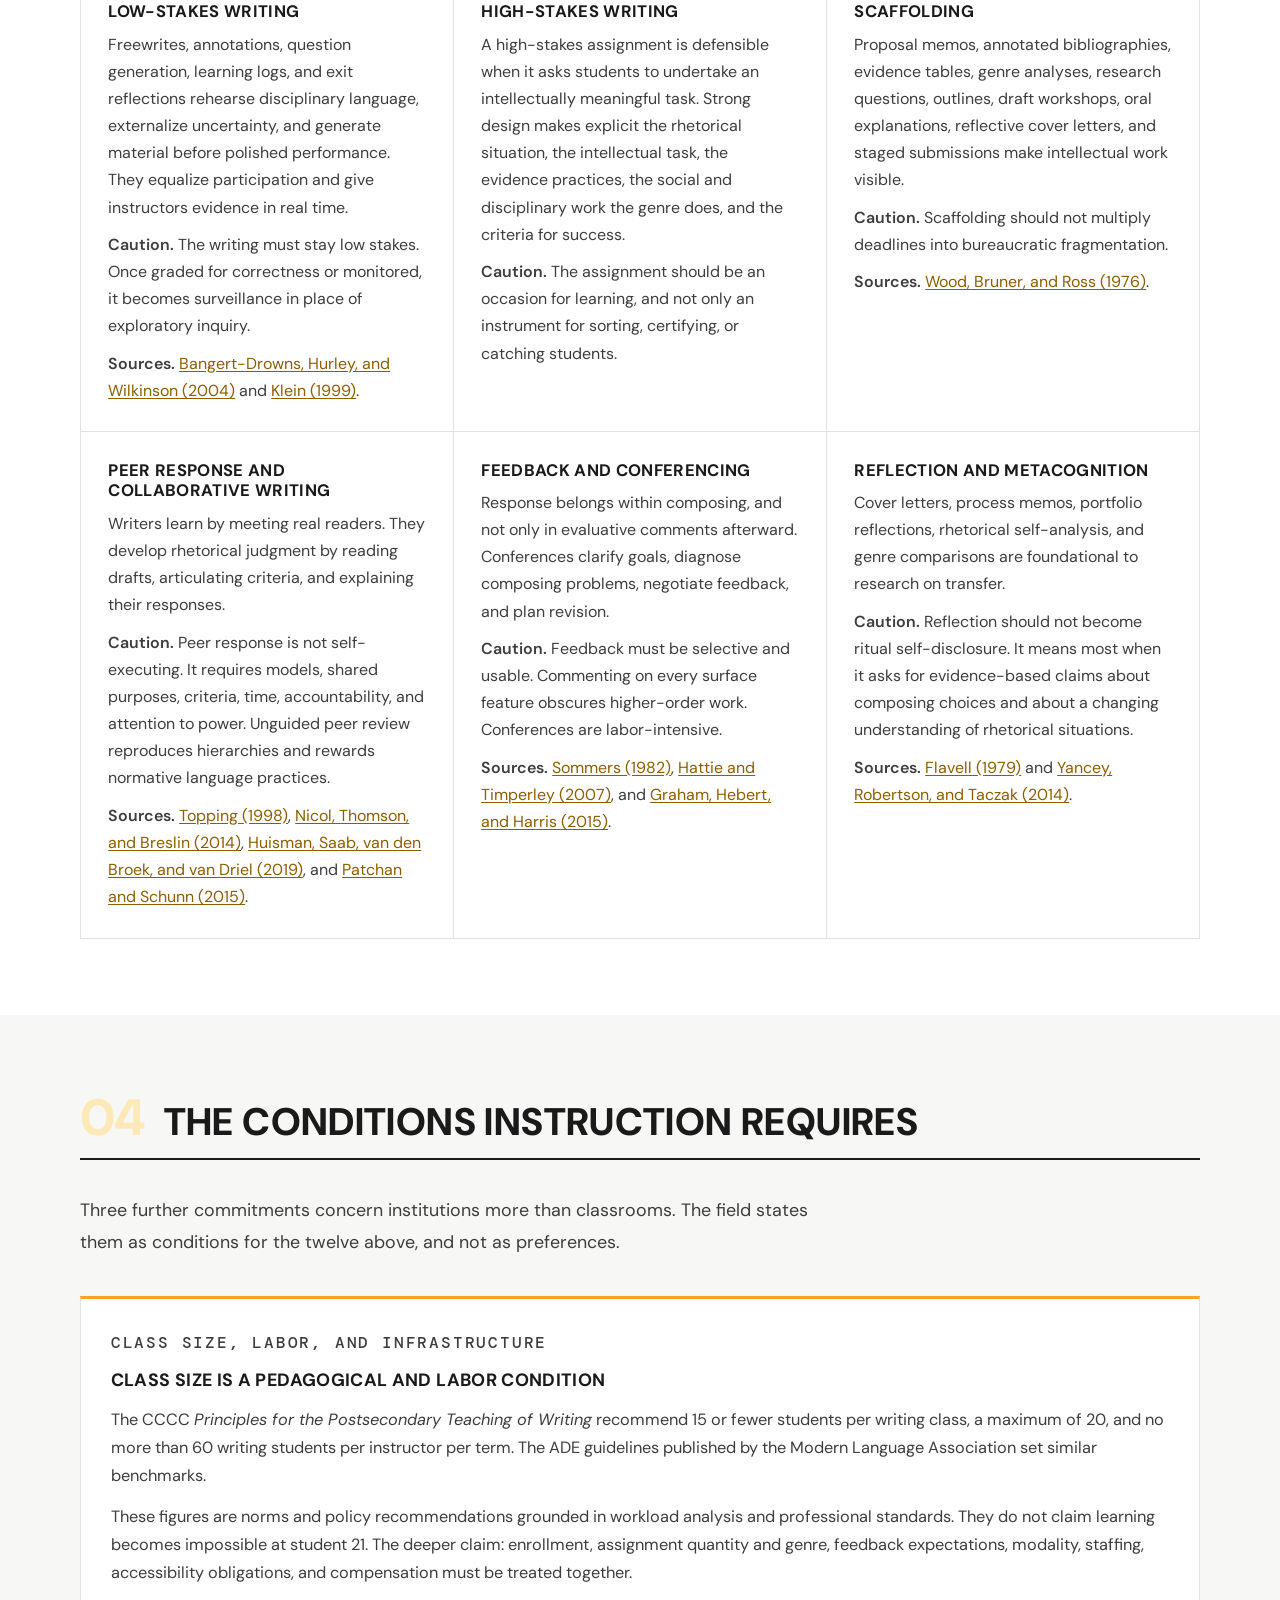
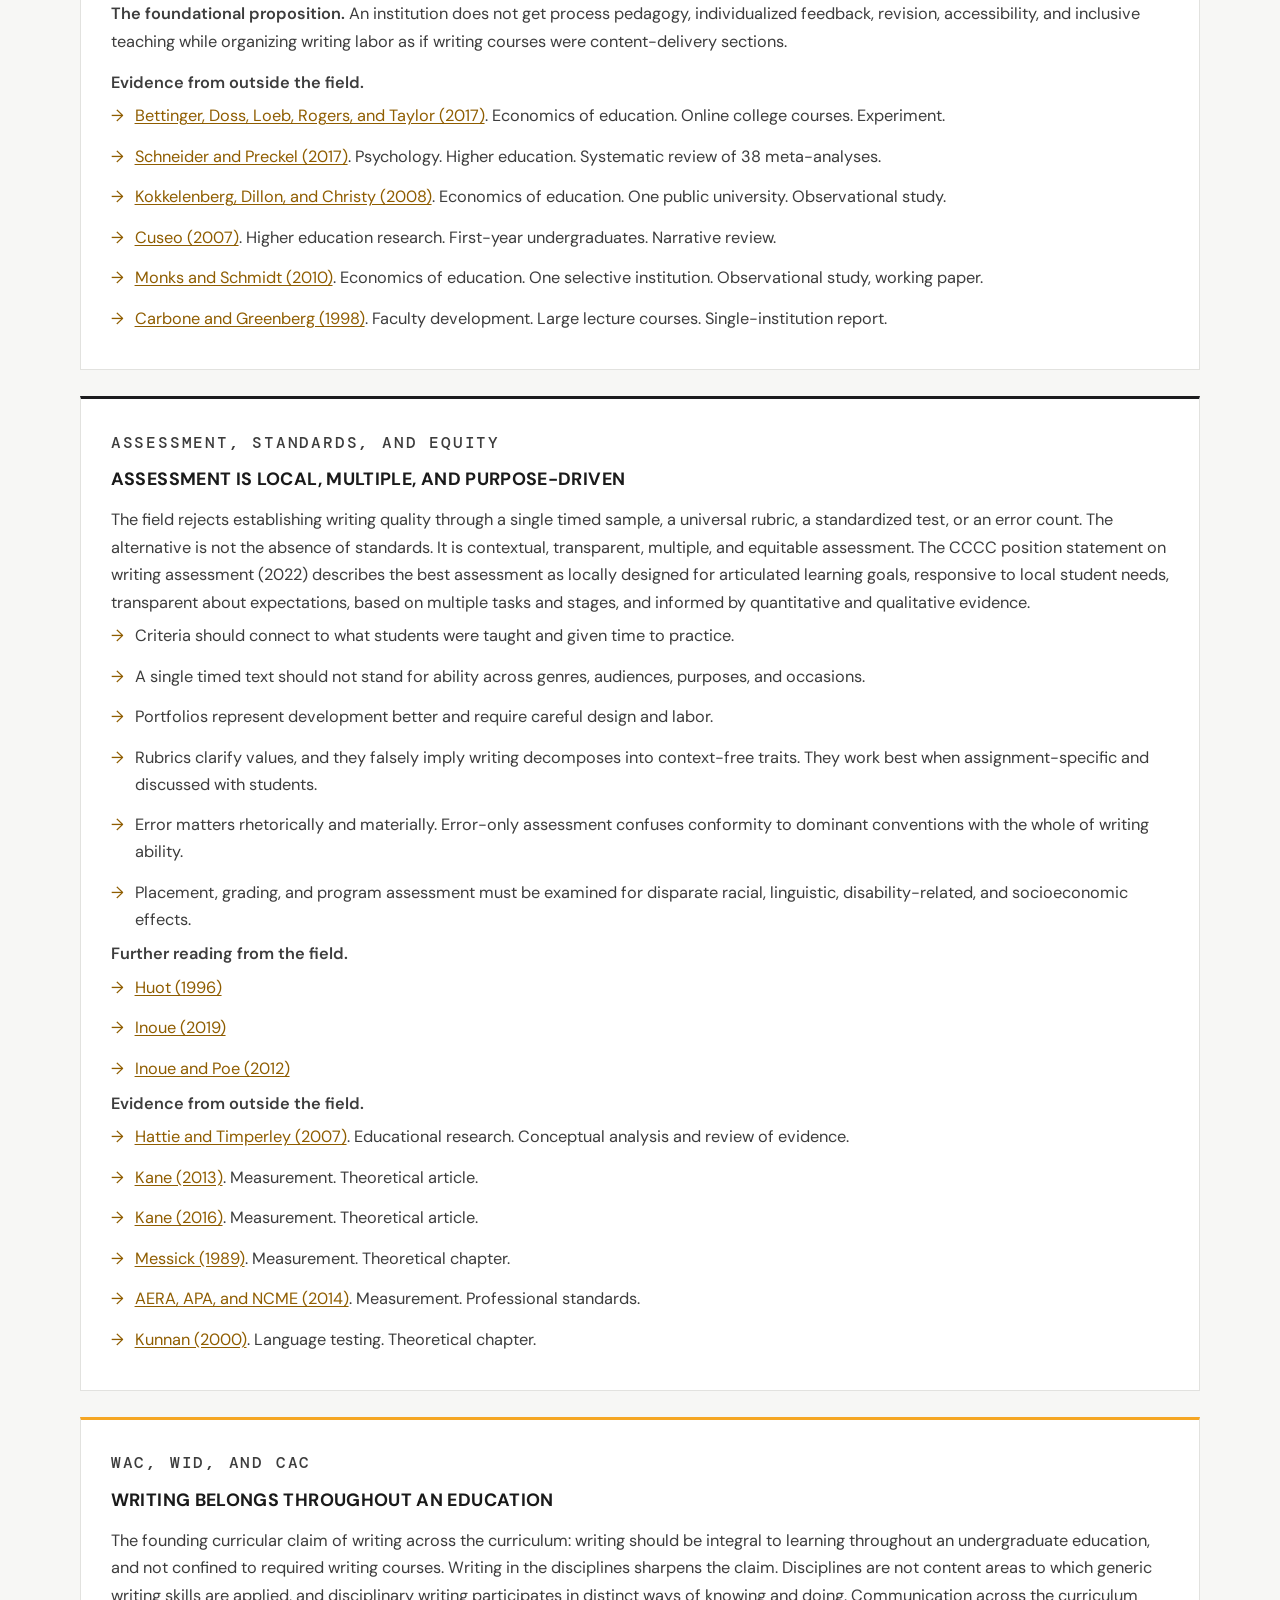
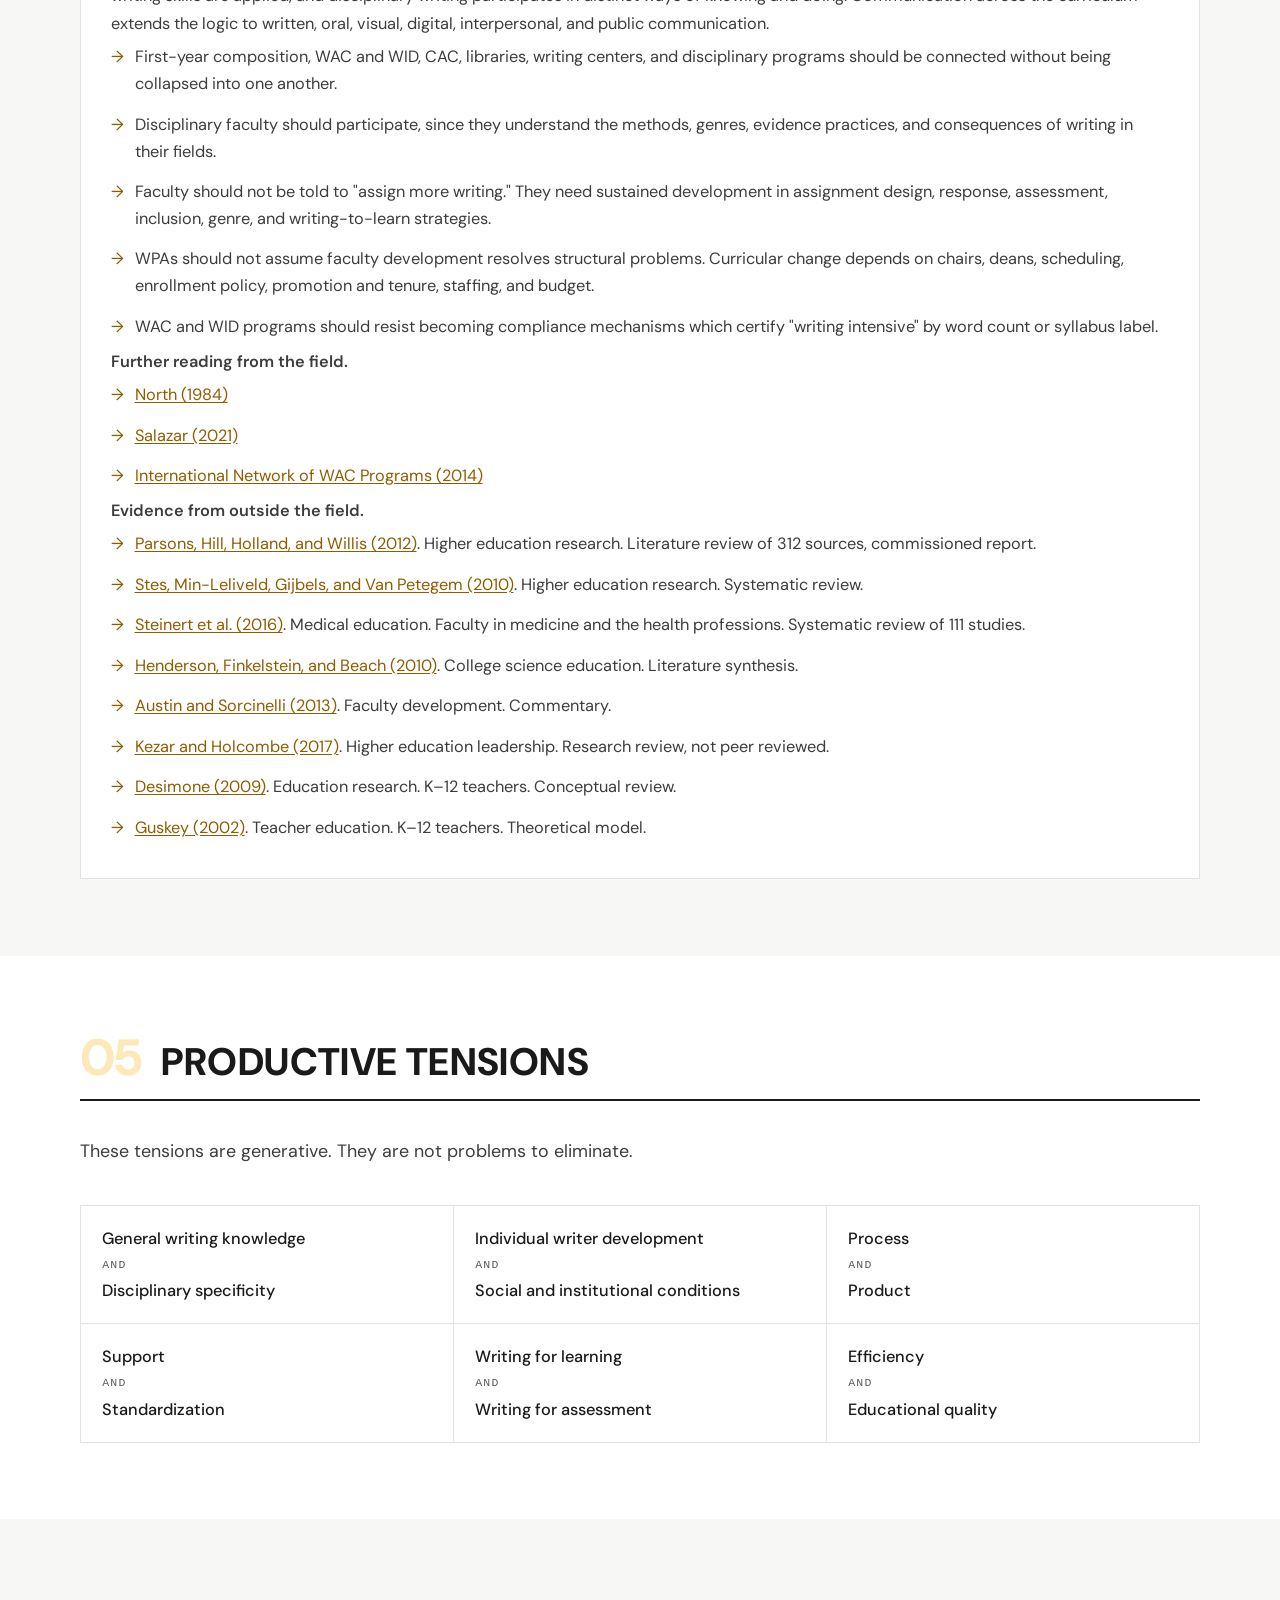
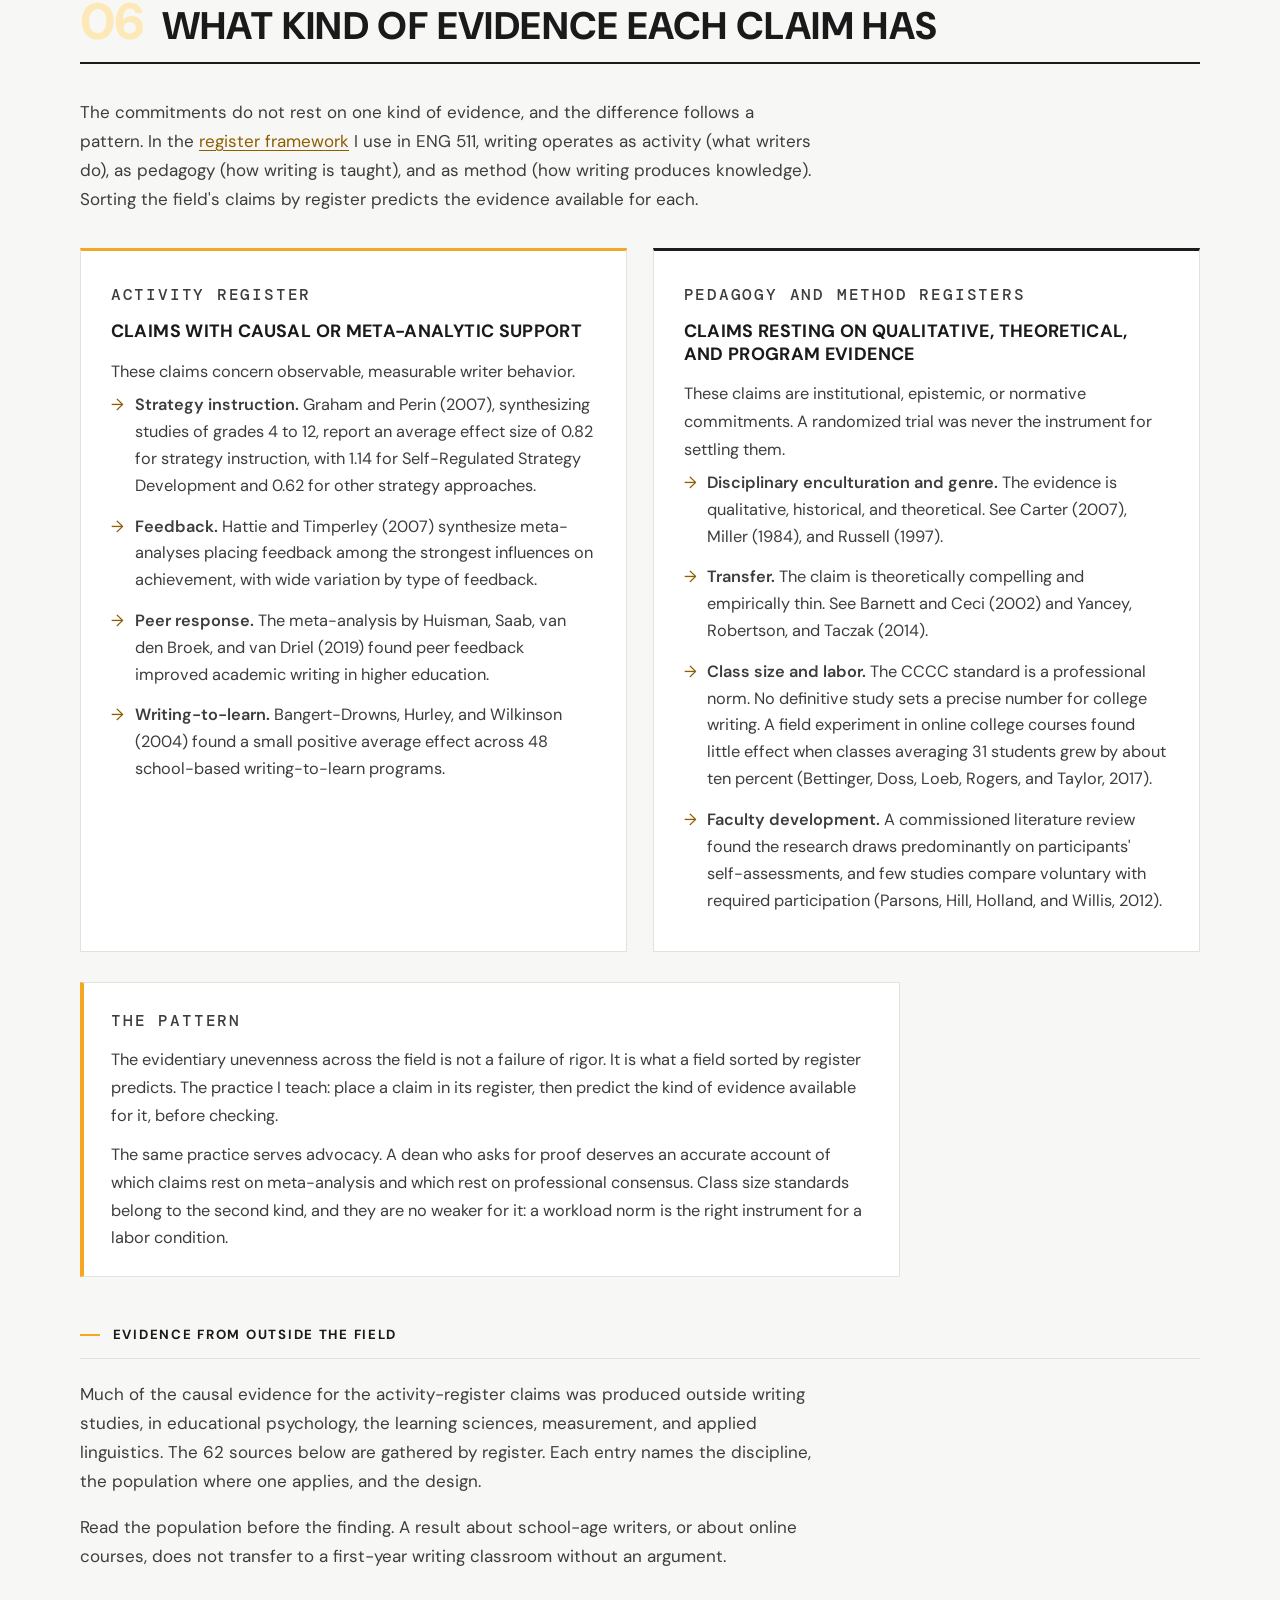
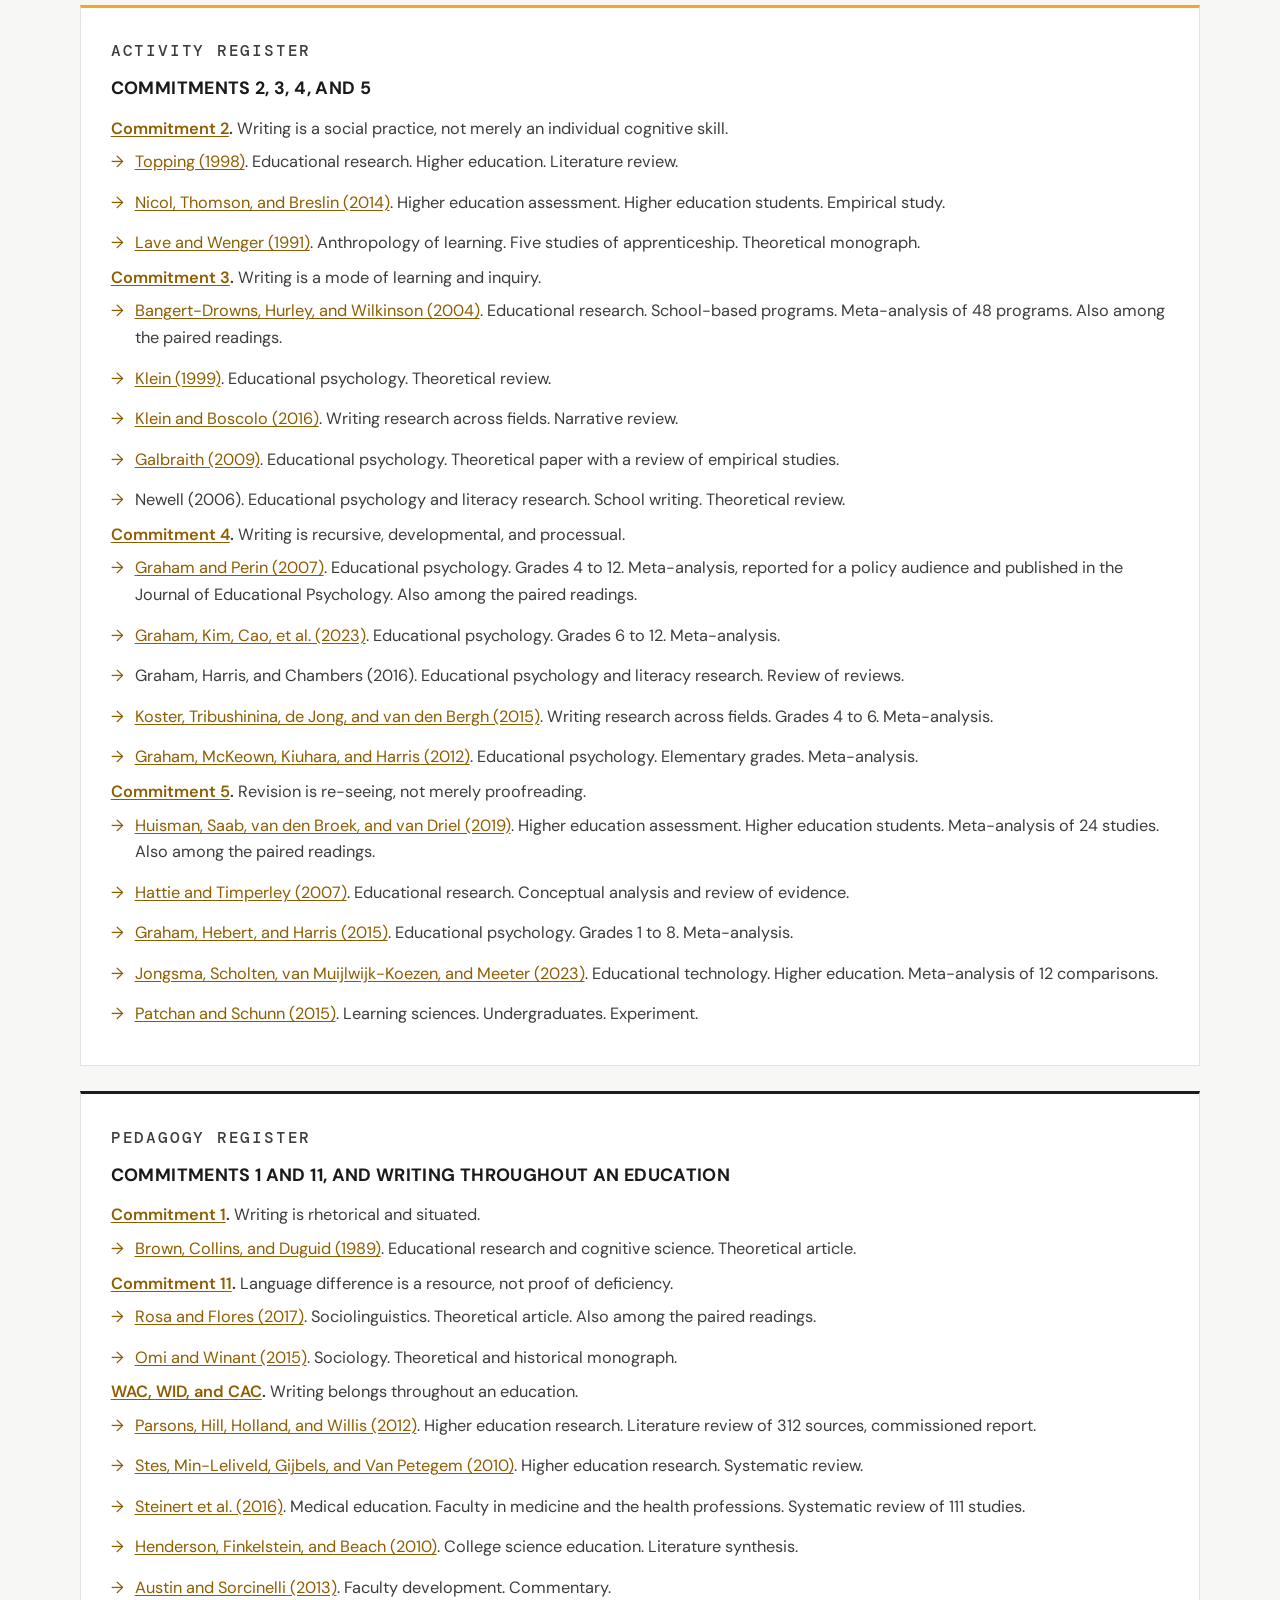
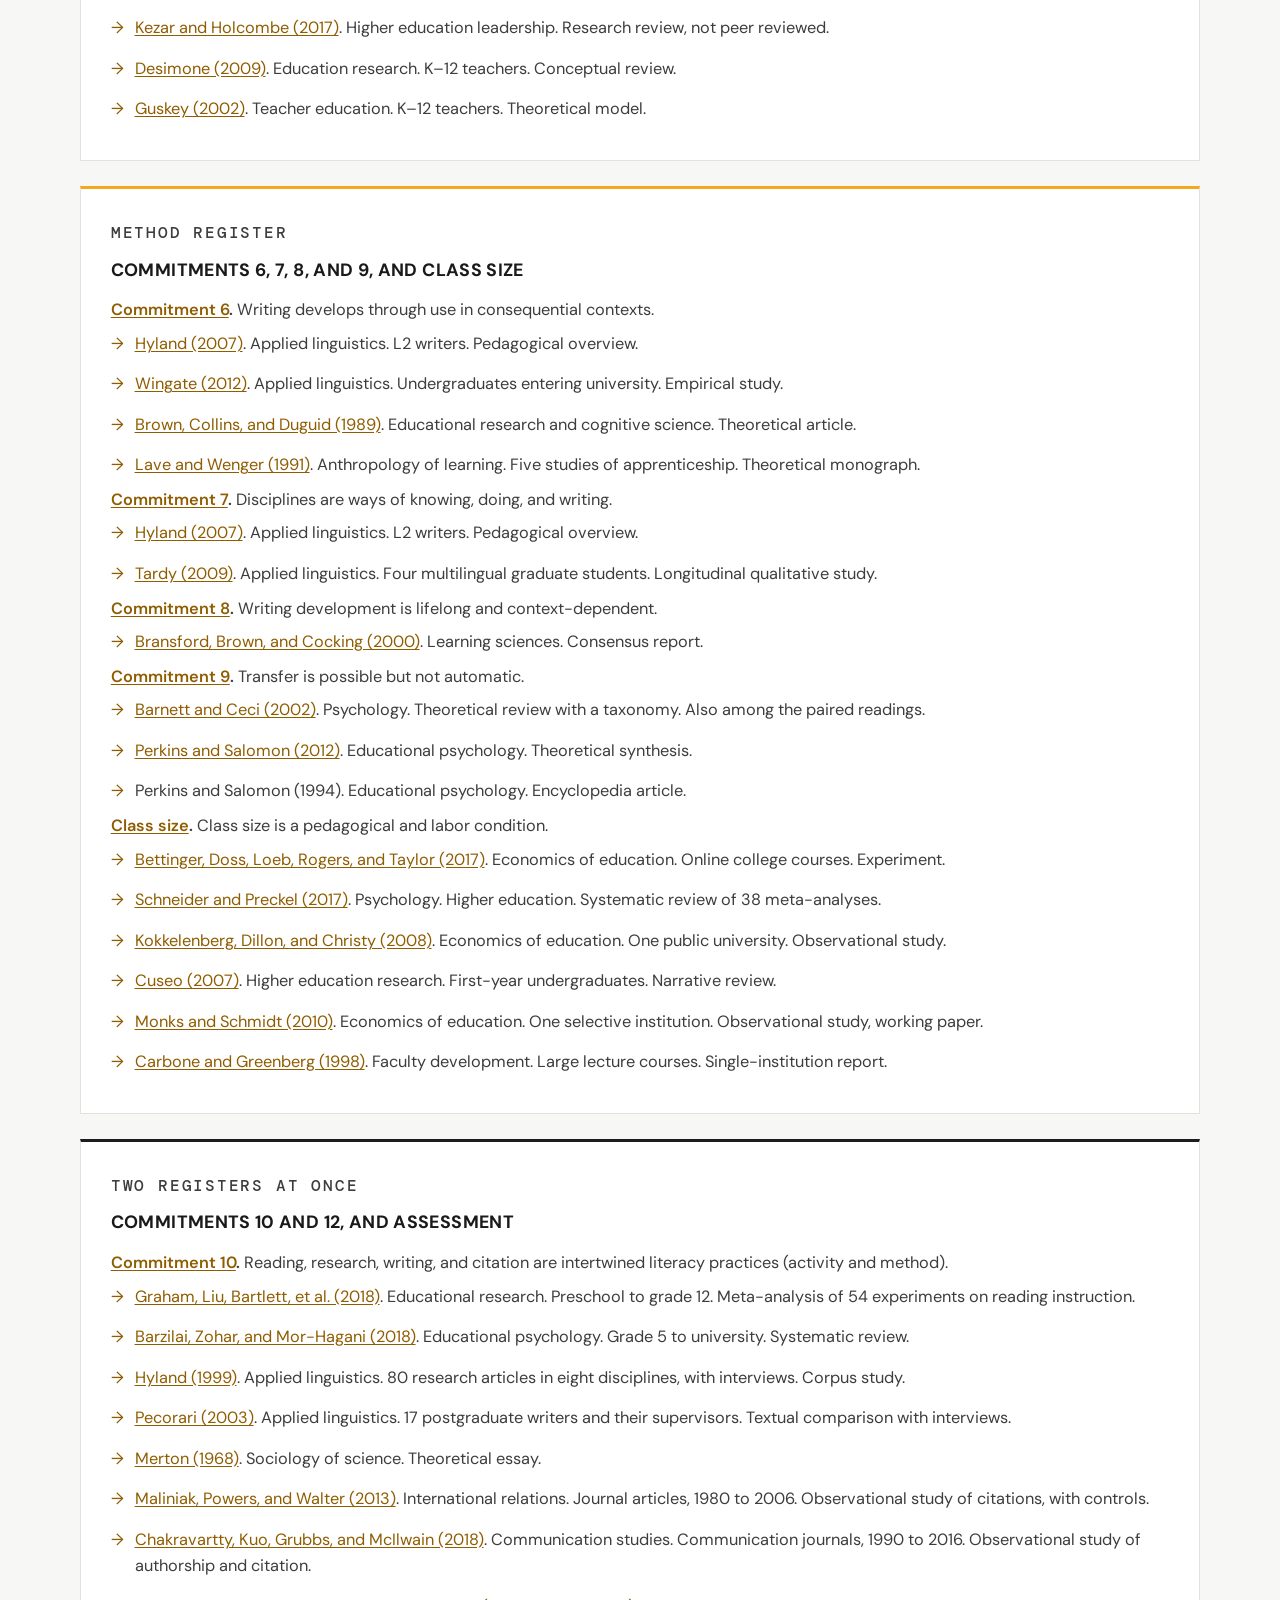
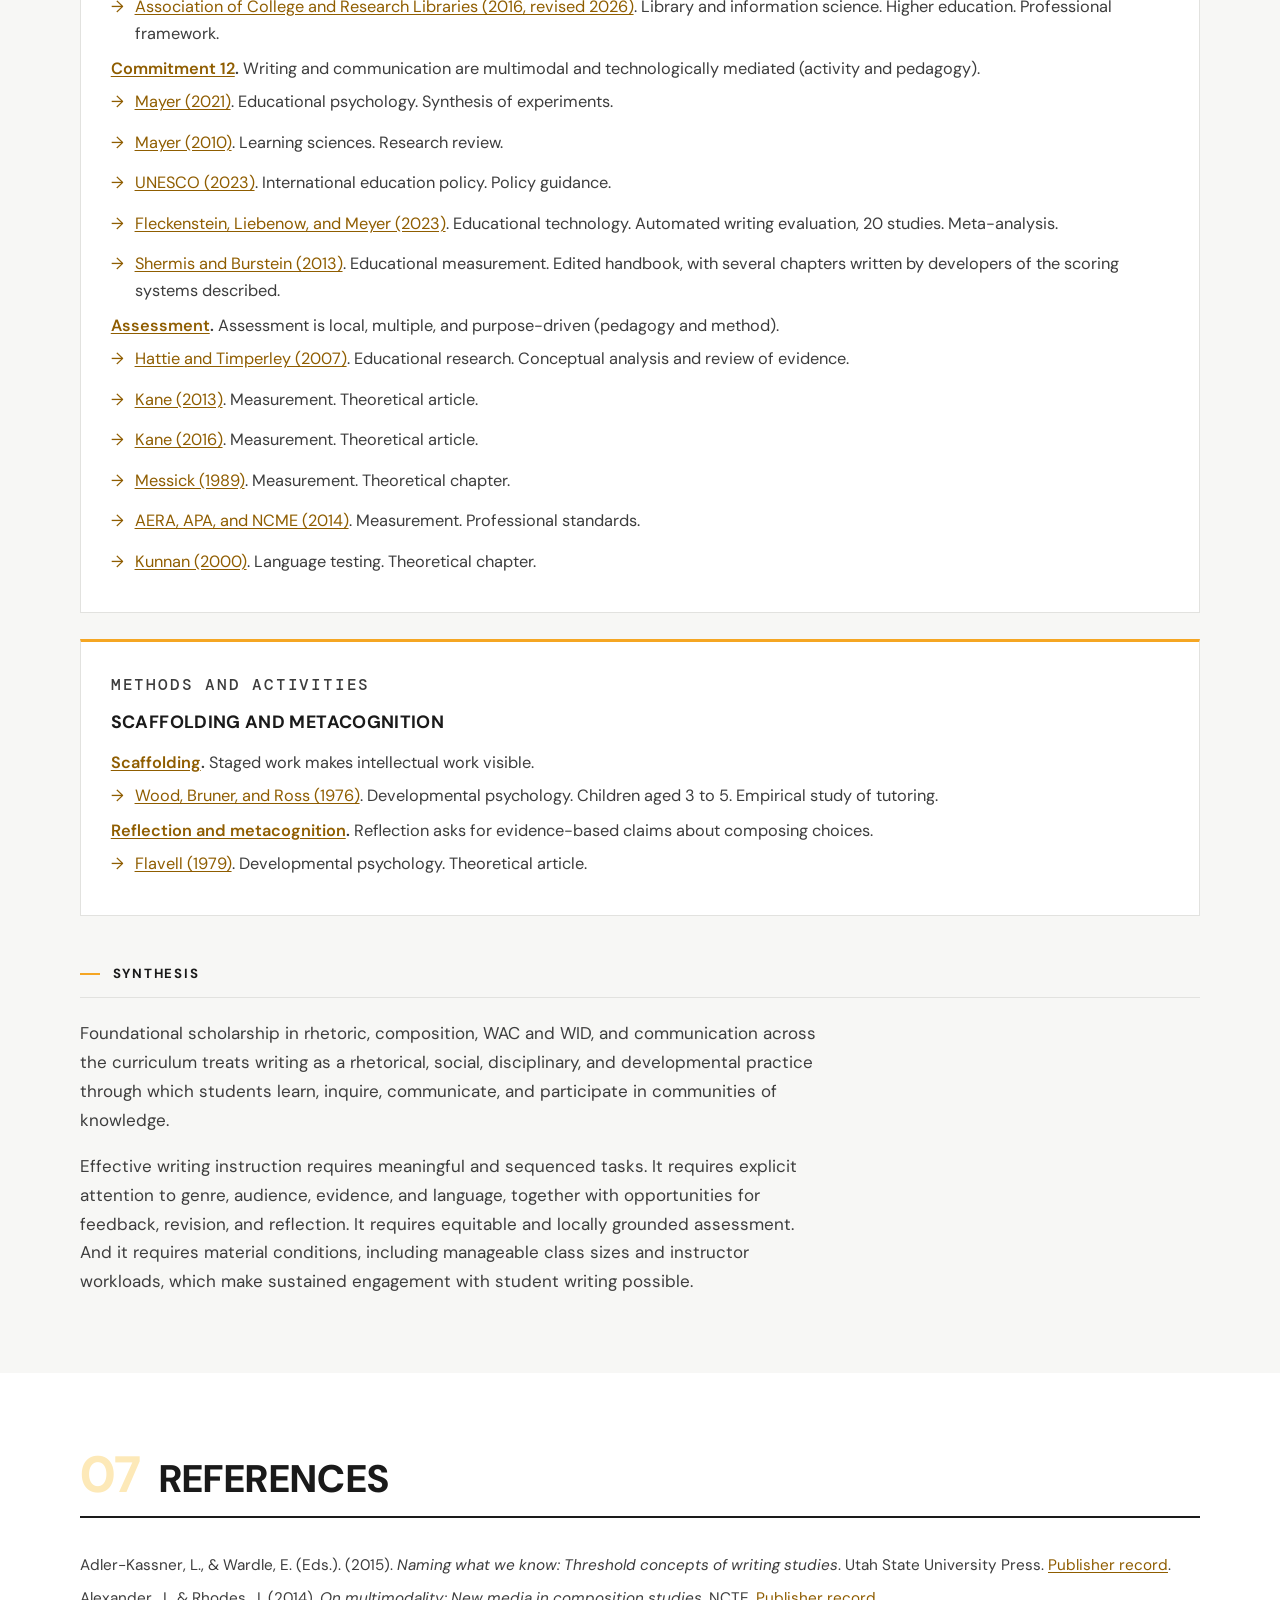
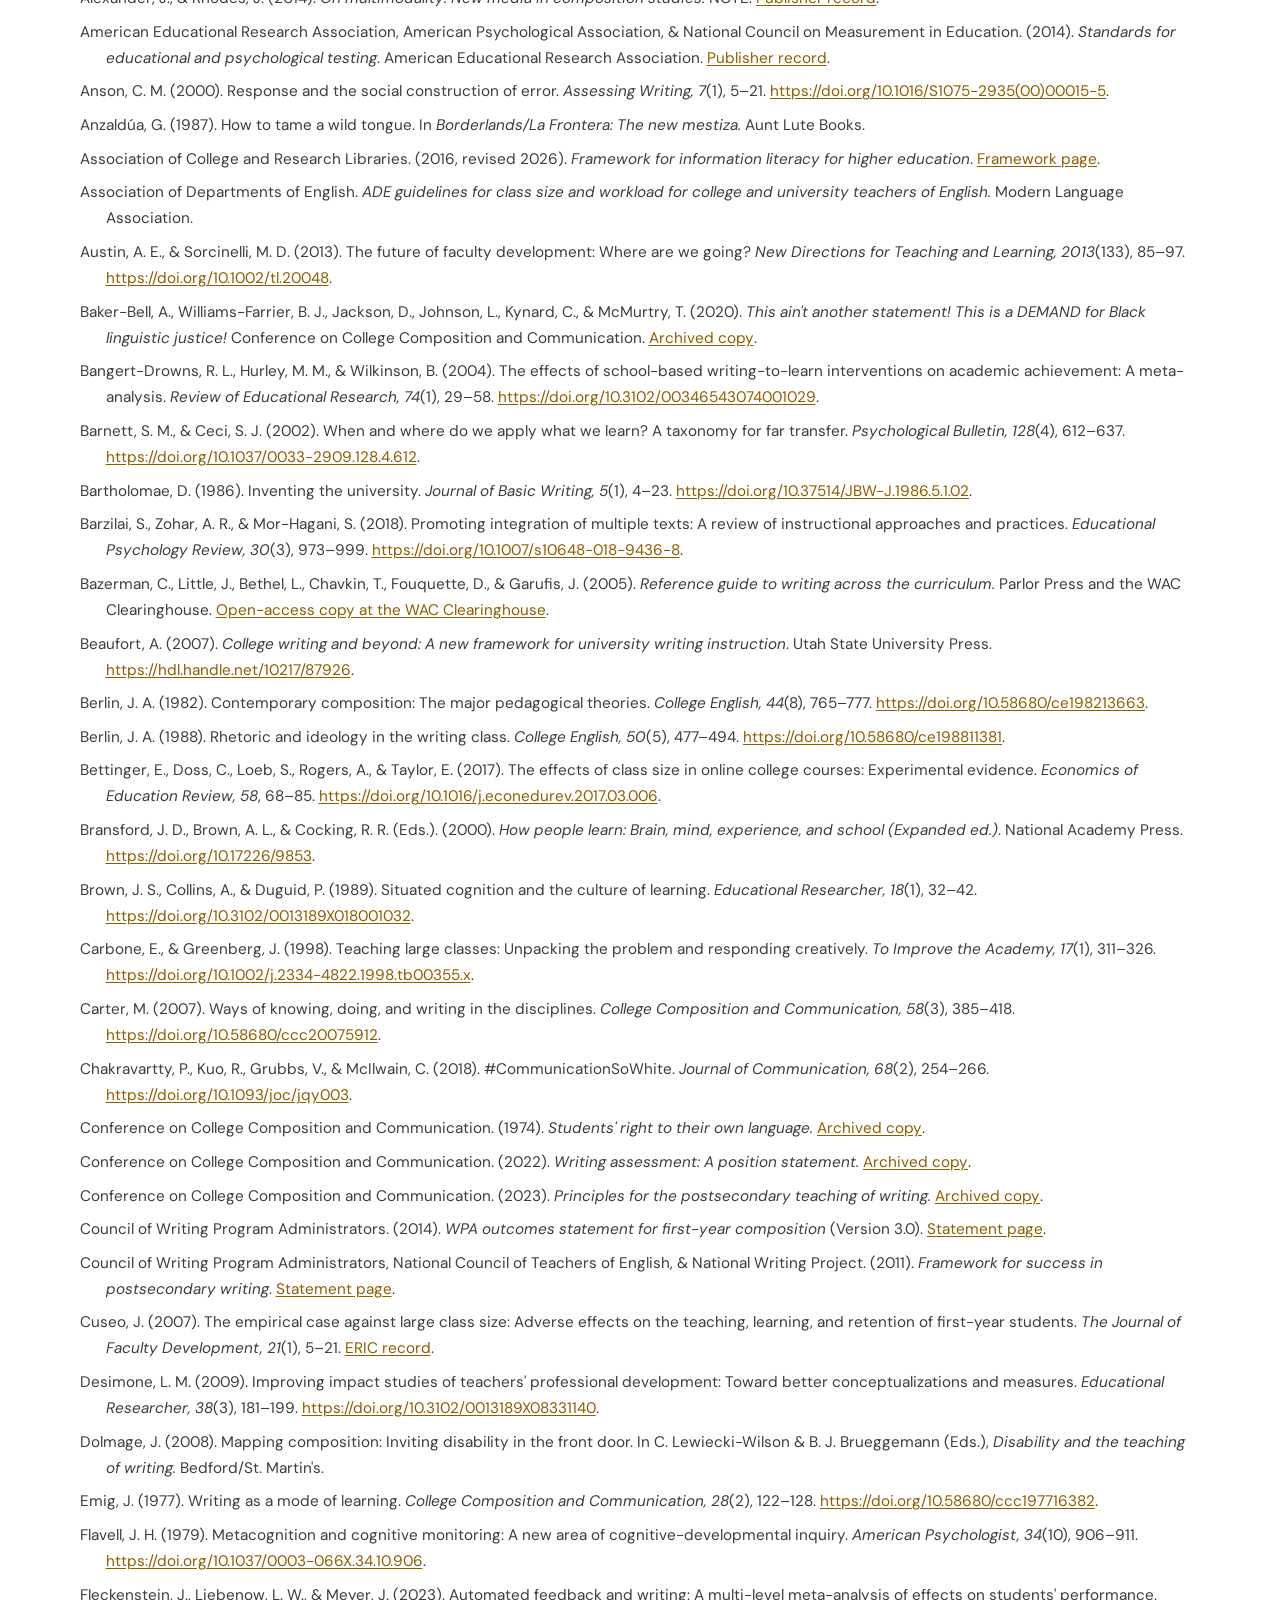
==== commit 49281363: "Update print statement from 'Hello' to 'Goodbye'" ====
--- a/commitments.html
+++ b/commitments.html
@@ -24,6 +24,10 @@
 <link href="https://fonts.googleapis.com/css2?family=DM+Sans:ital,wght@0,400;0,500;0,600;1,400&family=DM+Mono:wght@400;500&display=swap" rel="stylesheet">
 <link href="https://fonts.cdnfonts.com/css/neue-machina" rel="stylesheet">
 <link rel="stylesheet" href="site.css">
+<style>
+/* This page only: long DOI links wrap on narrow screens. Move the rule to site.css if you prefer. */
+.refs a, .arrow-list a { overflow-wrap: anywhere; }
+</style>
 </head>
 <body>
 <a href="#main" class="skip-link">Skip to content</a>
@@ -127,6 +131,7 @@
           <li><strong>In faculty development:</strong> assign one commitment and its critique as a discussion pair.</li>
           <li><strong>In program review:</strong> ask which commitments your curriculum assumes and which conditions it provides.</li>
           <li><strong>With the other resources:</strong> the <a href="crosswalk_resource.html">Crosswalk</a> translates these claims into administrative terms, and the <a href="data.html">Data Guide</a> supplies the numbers.</li>
+          <li><strong>Beside the field's other statements:</strong> read the map with <a href="https://upcolorado.com/utah-state-university-press/item/2705-naming-what-we-know" target="_blank" rel="noopener"><em>Naming What We Know</em> (Adler-Kassner and Wardle, 2015)<span class="sr-only"> (opens in a new tab)</span></a>, <a href="https://wpacouncil.org/aws/CWPA/pt/sd/news_article/242845/_PARENT/layout_details/false" target="_blank" rel="noopener">the <em>Framework for Success in Postsecondary Writing</em> (2011)<span class="sr-only"> (opens in a new tab)</span></a>, and <a href="https://wpacouncil.org/aws/CWPA/pt/sd/news_article/243055/_PARENT/layout_details/false" target="_blank" rel="noopener">the <em>WPA Outcomes Statement for First-Year Composition</em> (2014)<span class="sr-only"> (opens in a new tab)</span></a>.</li>
         </ul>
       </div>
     </div>
@@ -139,7 +144,7 @@
       <div class="section-num" aria-hidden="true">02</div>
       <h2 class="section-title">Twelve Foundational Commitments</h2>
     </div>
-    <p class="section-intro">Select a commitment to read the claim, its limit and critique, and the readings paired with it in ENG 511.</p>
+    <p class="section-intro">Select a commitment to read the claim, its limit and critique, the readings paired with it in ENG 511, and the evidence bearing on it from outside the field. The same sources are gathered by register in <a href="#outside-evidence">Section 06</a>.</p>
     <div class="acc-tools no-print">
       <button type="button" class="text-btn" data-acc-all="open" data-scope="commitList">Open all</button>
       <button type="button" class="text-btn" data-acc-all="close" data-scope="commitList">Close all</button>
@@ -157,7 +162,11 @@
           <h4>Limit and critique</h4>
           <p>Situating writing should not mean teaching accommodation to dominant institutional norms alone. Critical, translingual, antiracist, feminist, disability, and decolonial scholarship asks whose rhetorical norms are treated as normal.</p>
           <h4>Readings</h4>
-          <ul class="arrow-list"><li>Fulkerson (1979)</li><li>Berlin (1982)</li><li>Berlin (1988)</li><li>Pratt (1991)</li></ul>
+          <ul class="arrow-list"><li><a href="https://doi.org/10.58680/ccc197916201" target="_blank" rel="noopener">Fulkerson (1979)<span class="sr-only"> (opens in a new tab)</span></a></li><li><a href="https://doi.org/10.58680/ce198213663" target="_blank" rel="noopener">Berlin (1982)<span class="sr-only"> (opens in a new tab)</span></a></li><li><a href="https://doi.org/10.58680/ce198811381" target="_blank" rel="noopener">Berlin (1988)<span class="sr-only"> (opens in a new tab)</span></a></li><li><a href="https://www.jstor.org/stable/25595469" target="_blank" rel="noopener">Pratt (1991)<span class="sr-only"> (opens in a new tab)</span></a></li></ul>
+          <h4>Further reading from the field</h4>
+          <ul class="arrow-list"><li><a href="https://doi.org/10.58680/ce201113403" target="_blank" rel="noopener">Horner, Lu, Royster, and Trimbur (2011)<span class="sr-only"> (opens in a new tab)</span></a></li></ul>
+          <h4>Evidence from outside the field</h4>
+          <ul class="arrow-list"><li><a href="https://doi.org/10.3102/0013189X018001032" target="_blank" rel="noopener">Brown, Collins, and Duguid (1989)<span class="sr-only"> (opens in a new tab)</span></a>. Educational research and cognitive science. Theoretical article.</li></ul>
         </div>
       </div>
       <div class="acc" id="commitment-2">
@@ -172,7 +181,9 @@
           <h4>Limit and critique</h4>
           <p>"Discourse community" is easily pictured as more coherent, more stable, and more equally accessible than any community is.</p>
           <h4>Readings</h4>
-          <ul class="arrow-list"><li>Trimbur (1994)</li><li>Bartholomae (1986)</li></ul>
+          <ul class="arrow-list"><li><a href="https://doi.org/10.58680/ccc19948801" target="_blank" rel="noopener">Trimbur (1994)<span class="sr-only"> (opens in a new tab)</span></a></li><li><a href="https://doi.org/10.37514/JBW-J.1986.5.1.02" target="_blank" rel="noopener">Bartholomae (1986)<span class="sr-only"> (opens in a new tab)</span></a></li></ul>
+          <h4>Evidence from outside the field</h4>
+          <ul class="arrow-list"><li><a href="https://doi.org/10.3102/00346543068003249" target="_blank" rel="noopener">Topping (1998)<span class="sr-only"> (opens in a new tab)</span></a>. Educational research. Higher education. Literature review.</li><li><a href="https://doi.org/10.1080/02602938.2013.795518" target="_blank" rel="noopener">Nicol, Thomson, and Breslin (2014)<span class="sr-only"> (opens in a new tab)</span></a>. Higher education assessment. Higher education students. Empirical study.</li><li><a href="https://doi.org/10.1017/CBO9780511815355" target="_blank" rel="noopener">Lave and Wenger (1991)<span class="sr-only"> (opens in a new tab)</span></a>. Anthropology of learning. Five studies of apprenticeship. Theoretical monograph.</li></ul>
         </div>
       </div>
       <div class="acc" id="commitment-3">
@@ -185,9 +196,11 @@
           <h4>The claim</h4>
           <p>Low-stakes and high-stakes writing help students formulate questions, represent ideas, test claims, reflect, synthesize evidence, and revise their understanding. Writing for these purposes belongs across the curriculum.</p>
           <h4>Limit and critique</h4>
-          <p>Writing does not automatically produce learning. Its epistemic value depends on assignment design, scaffolding, response, revision, and material conditions. The 48-study meta-analysis by Bangert-Drowns, Hurley, and Wilkinson (2004) found a small positive average effect, not a universal one.</p>
-          <h4>Readings</h4>
-          <ul class="arrow-list"><li>Emig (1977)</li><li>Langer and Applebee (1987)</li><li>Bangert-Drowns, Hurley, and Wilkinson (2004)</li></ul>
+          <p>Writing does not automatically produce learning. Its epistemic value depends on assignment design, scaffolding, response, revision, and material conditions. The meta-analysis of 48 school-based programs by Bangert-Drowns, Hurley, and Wilkinson (2004) found a small positive average effect, not a universal one.</p>
+          <h4>Readings</h4>
+          <ul class="arrow-list"><li><a href="https://doi.org/10.58680/ccc197716382" target="_blank" rel="noopener">Emig (1977)<span class="sr-only"> (opens in a new tab)</span></a></li><li><a href="https://wacclearinghouse.org/books/landmarks/langer-applebee/" target="_blank" rel="noopener">Langer and Applebee (1987)<span class="sr-only"> (opens in a new tab)</span></a></li><li><a href="https://doi.org/10.3102/00346543074001029" target="_blank" rel="noopener">Bangert-Drowns, Hurley, and Wilkinson (2004)<span class="sr-only"> (opens in a new tab)</span></a></li></ul>
+          <h4>Evidence from outside the field</h4>
+          <ul class="arrow-list"><li><a href="https://doi.org/10.3102/00346543074001029" target="_blank" rel="noopener">Bangert-Drowns, Hurley, and Wilkinson (2004)<span class="sr-only"> (opens in a new tab)</span></a>. Educational research. School-based programs. Meta-analysis of 48 programs. Also in the readings above.</li><li><a href="https://doi.org/10.1023/A:1021913217147" target="_blank" rel="noopener">Klein (1999)<span class="sr-only"> (opens in a new tab)</span></a>. Educational psychology. Theoretical review.</li><li><a href="https://doi.org/10.17239/jowr-2016.07.03.01" target="_blank" rel="noopener">Klein and Boscolo (2016)<span class="sr-only"> (opens in a new tab)</span></a>. Writing research across fields. Narrative review.</li><li><a href="https://doi.org/10.1348/978185409X421129" target="_blank" rel="noopener">Galbraith (2009)<span class="sr-only"> (opens in a new tab)</span></a>. Educational psychology. Theoretical paper with a review of empirical studies.</li><li>Newell (2006). Educational psychology and literacy research. School writing. Theoretical review.</li></ul>
         </div>
       </div>
       <div class="acc" id="commitment-4">
@@ -202,7 +215,9 @@
           <h4>Limit and critique</h4>
           <p>"Process" does not reduce to a uniform sequence. Process pedagogy has been criticized for treating writing as individual and interior and for neglecting genre, history, ideology, institutional constraint, and unequal access to time and feedback.</p>
           <h4>Readings</h4>
-          <ul class="arrow-list"><li>Murray (1972)</li><li>Perl (1980)</li><li>Rose (1980)</li><li>Flower and Hayes (1981)</li><li>Graham and Perin (2007)</li></ul>
+          <ul class="arrow-list"><li>Murray (1972)</li><li><a href="https://doi.org/10.58680/ccc198015928" target="_blank" rel="noopener">Perl (1980)<span class="sr-only"> (opens in a new tab)</span></a></li><li><a href="https://doi.org/10.58680/ccc198015931" target="_blank" rel="noopener">Rose (1980)<span class="sr-only"> (opens in a new tab)</span></a></li><li><a href="https://doi.org/10.58680/ccc198115885" target="_blank" rel="noopener">Flower and Hayes (1981)<span class="sr-only"> (opens in a new tab)</span></a></li><li><a href="https://www.carnegie.org/publications/writing-next/" target="_blank" rel="noopener">Graham and Perin (2007)<span class="sr-only"> (opens in a new tab)</span></a></li></ul>
+          <h4>Evidence from outside the field</h4>
+          <ul class="arrow-list"><li><a href="https://www.carnegie.org/publications/writing-next/" target="_blank" rel="noopener">Graham and Perin (2007)<span class="sr-only"> (opens in a new tab)</span></a>. Educational psychology. Grades 4 to 12. Meta-analysis, reported for a policy audience and published in the Journal of Educational Psychology. Also in the readings above.</li><li><a href="https://doi.org/10.1037/edu0000819" target="_blank" rel="noopener">Graham, Kim, Cao, et al. (2023)<span class="sr-only"> (opens in a new tab)</span></a>. Educational psychology. Grades 6 to 12. Meta-analysis.</li><li>Graham, Harris, and Chambers (2016). Educational psychology and literacy research. Review of reviews.</li><li><a href="https://doi.org/10.17239/jowr-2015.07.02.2" target="_blank" rel="noopener">Koster, Tribushinina, de Jong, and van den Bergh (2015)<span class="sr-only"> (opens in a new tab)</span></a>. Writing research across fields. Grades 4 to 6. Meta-analysis.</li><li><a href="https://doi.org/10.1037/a0029185" target="_blank" rel="noopener">Graham, McKeown, Kiuhara, and Harris (2012)<span class="sr-only"> (opens in a new tab)</span></a>. Educational psychology. Elementary grades. Meta-analysis.</li></ul>
         </div>
       </div>
       <div class="acc" id="commitment-5">
@@ -217,7 +232,9 @@
           <h4>Limit and critique</h4>
           <p>Not every assignment merits multiple drafts. Mandatory revision without usable feedback, time, choice, or changed evaluative conditions becomes compliance work.</p>
           <h4>Readings</h4>
-          <ul class="arrow-list"><li>Sommers (1982)</li><li>Anson (2000)</li><li>Huisman, Saab, van den Broek, and van Driel (2019)</li></ul>
+          <ul class="arrow-list"><li><a href="https://doi.org/10.58680/ccc198215854" target="_blank" rel="noopener">Sommers (1982)<span class="sr-only"> (opens in a new tab)</span></a></li><li><a href="https://doi.org/10.1016/S1075-2935(00)00015-5" target="_blank" rel="noopener">Anson (2000)<span class="sr-only"> (opens in a new tab)</span></a></li><li><a href="https://doi.org/10.1080/02602938.2018.1545896" target="_blank" rel="noopener">Huisman, Saab, van den Broek, and van Driel (2019)<span class="sr-only"> (opens in a new tab)</span></a></li></ul>
+          <h4>Evidence from outside the field</h4>
+          <ul class="arrow-list"><li><a href="https://doi.org/10.1080/02602938.2018.1545896" target="_blank" rel="noopener">Huisman, Saab, van den Broek, and van Driel (2019)<span class="sr-only"> (opens in a new tab)</span></a>. Higher education assessment. Higher education students. Meta-analysis of 24 studies. Also in the readings above.</li><li><a href="https://doi.org/10.3102/003465430298487" target="_blank" rel="noopener">Hattie and Timperley (2007)<span class="sr-only"> (opens in a new tab)</span></a>. Educational research. Conceptual analysis and review of evidence.</li><li><a href="https://doi.org/10.1086/681947" target="_blank" rel="noopener">Graham, Hebert, and Harris (2015)<span class="sr-only"> (opens in a new tab)</span></a>. Educational psychology. Grades 1 to 8. Meta-analysis.</li><li><a href="https://doi.org/10.1177/07356331221114181" target="_blank" rel="noopener">Jongsma, Scholten, van Muijlwijk-Koezen, and Meeter (2023)<span class="sr-only"> (opens in a new tab)</span></a>. Educational technology. Higher education. Meta-analysis of 12 comparisons.</li><li><a href="https://doi.org/10.1007/s11251-015-9353-x" target="_blank" rel="noopener">Patchan and Schunn (2015)<span class="sr-only"> (opens in a new tab)</span></a>. Learning sciences. Undergraduates. Experiment.</li></ul>
         </div>
       </div>
       <div class="acc" id="commitment-6">
@@ -232,7 +249,9 @@
           <h4>Limit and critique</h4>
           <p>Authenticity is not automatic, and simulated genres retain value. Workplace genres should not be imported uncritically, especially where they reproduce exploitative labor norms.</p>
           <h4>Readings</h4>
-          <ul class="arrow-list"><li>Miller (1984)</li><li>Russell (1997)</li></ul>
+          <ul class="arrow-list"><li><a href="https://doi.org/10.1080/00335638409383686" target="_blank" rel="noopener">Miller (1984)<span class="sr-only"> (opens in a new tab)</span></a></li><li><a href="https://doi.org/10.1177/0741088397014004004" target="_blank" rel="noopener">Russell (1997)<span class="sr-only"> (opens in a new tab)</span></a></li></ul>
+          <h4>Evidence from outside the field</h4>
+          <ul class="arrow-list"><li><a href="https://doi.org/10.1016/j.jslw.2007.07.005" target="_blank" rel="noopener">Hyland (2007)<span class="sr-only"> (opens in a new tab)</span></a>. Applied linguistics. L2 writers. Pedagogical overview.</li><li><a href="https://doi.org/10.1016/j.jeap.2011.11.001" target="_blank" rel="noopener">Wingate (2012)<span class="sr-only"> (opens in a new tab)</span></a>. Applied linguistics. Undergraduates entering university. Empirical study.</li><li><a href="https://doi.org/10.3102/0013189X018001032" target="_blank" rel="noopener">Brown, Collins, and Duguid (1989)<span class="sr-only"> (opens in a new tab)</span></a>. Educational research and cognitive science. Theoretical article.</li><li><a href="https://doi.org/10.1017/CBO9780511815355" target="_blank" rel="noopener">Lave and Wenger (1991)<span class="sr-only"> (opens in a new tab)</span></a>. Anthropology of learning. Five studies of apprenticeship. Theoretical monograph.</li></ul>
         </div>
       </div>
       <div class="acc" id="commitment-7">
@@ -247,7 +266,9 @@
           <h4>Limit and critique</h4>
           <p>The claim should not reify disciplines, which contain competing methods, genres, ideologies, and publics and which change over time. Instruction in disciplinary writing should teach students to analyze and negotiate disciplinary norms, not only to assimilate.</p>
           <h4>Readings</h4>
-          <ul class="arrow-list"><li>Carter (2007)</li><li>Russell (1997)</li><li>Bazerman et al. (2005)</li></ul>
+          <ul class="arrow-list"><li><a href="https://doi.org/10.58680/ccc20075912" target="_blank" rel="noopener">Carter (2007)<span class="sr-only"> (opens in a new tab)</span></a></li><li><a href="https://doi.org/10.1177/0741088397014004004" target="_blank" rel="noopener">Russell (1997)<span class="sr-only"> (opens in a new tab)</span></a></li><li><a href="https://wacclearinghouse.org/books/referenceguides/bazerman-wac/" target="_blank" rel="noopener">Bazerman et al. (2005)<span class="sr-only"> (opens in a new tab)</span></a></li></ul>
+          <h4>Evidence from outside the field</h4>
+          <ul class="arrow-list"><li><a href="https://doi.org/10.1016/j.jslw.2007.07.005" target="_blank" rel="noopener">Hyland (2007)<span class="sr-only"> (opens in a new tab)</span></a>. Applied linguistics. L2 writers. Pedagogical overview.</li><li><a href="https://parlorpress.com/products/building-genre-knowledge" target="_blank" rel="noopener">Tardy (2009)<span class="sr-only"> (opens in a new tab)</span></a>. Applied linguistics. Four multilingual graduate students. Longitudinal qualitative study.</li></ul>
         </div>
       </div>
       <div class="acc" id="commitment-8">
@@ -262,7 +283,9 @@
           <h4>Limit and critique</h4>
           <p>The corrective to the one-course solution should not become an unfunded mandate for all faculty. Institutions must provide curricular time, faculty development, writing support, equitable workload, and sustained infrastructure.</p>
           <h4>Readings</h4>
-          <ul class="arrow-list"><li>Bazerman et al. (2005)</li><li>Wardle (2009)</li></ul>
+          <ul class="arrow-list"><li><a href="https://wacclearinghouse.org/books/referenceguides/bazerman-wac/" target="_blank" rel="noopener">Bazerman et al. (2005)<span class="sr-only"> (opens in a new tab)</span></a></li><li><a href="https://doi.org/10.58680/ccc20097196" target="_blank" rel="noopener">Wardle (2009)<span class="sr-only"> (opens in a new tab)</span></a></li></ul>
+          <h4>Evidence from outside the field</h4>
+          <ul class="arrow-list"><li><a href="https://doi.org/10.17226/9853" target="_blank" rel="noopener">Bransford, Brown, and Cocking (2000)<span class="sr-only"> (opens in a new tab)</span></a>. Learning sciences. Consensus report.</li></ul>
         </div>
       </div>
       <div class="acc" id="commitment-9">
@@ -277,7 +300,11 @@
           <h4>Limit and critique</h4>
           <p>Transfer should not be framed as a student deficit. A new discipline, genre, modality, language practice, or institutional setting often demands new learning.</p>
           <h4>Readings</h4>
-          <ul class="arrow-list"><li>Barnett and Ceci (2002)</li><li>Reiff and Bawarshi (2011)</li><li>Yancey, Robertson, and Taczak (2014)</li></ul>
+          <ul class="arrow-list"><li><a href="https://doi.org/10.1037/0033-2909.128.4.612" target="_blank" rel="noopener">Barnett and Ceci (2002)<span class="sr-only"> (opens in a new tab)</span></a></li><li><a href="https://doi.org/10.1177/0741088311410183" target="_blank" rel="noopener">Reiff and Bawarshi (2011)<span class="sr-only"> (opens in a new tab)</span></a></li><li><a href="https://doi.org/10.7330/9780874219388" target="_blank" rel="noopener">Yancey, Robertson, and Taczak (2014)<span class="sr-only"> (opens in a new tab)</span></a></li></ul>
+          <h4>Further reading from the field</h4>
+          <ul class="arrow-list"><li><a href="https://associationdatabase.co/archives/31n1-2/31n1-2wardle.pdf" target="_blank" rel="noopener">Wardle (2007)<span class="sr-only"> (opens in a new tab)</span></a></li><li><a href="https://hdl.handle.net/10217/87926" target="_blank" rel="noopener">Beaufort (2007)<span class="sr-only"> (opens in a new tab)</span></a></li><li><a href="https://wacclearinghouse.org/books/referenceguides/transfer/" target="_blank" rel="noopener">Nowacek, Lorimer Leonard, and Rounsaville (2024)<span class="sr-only"> (opens in a new tab)</span></a></li></ul>
+          <h4>Evidence from outside the field</h4>
+          <ul class="arrow-list"><li><a href="https://doi.org/10.1037/0033-2909.128.4.612" target="_blank" rel="noopener">Barnett and Ceci (2002)<span class="sr-only"> (opens in a new tab)</span></a>. Psychology. Theoretical review with a taxonomy. Also in the readings above.</li><li><a href="https://doi.org/10.1080/00461520.2012.693354" target="_blank" rel="noopener">Perkins and Salomon (2012)<span class="sr-only"> (opens in a new tab)</span></a>. Educational psychology. Theoretical synthesis.</li><li>Perkins and Salomon (1994). Educational psychology. Encyclopedia article.</li></ul>
         </div>
       </div>
       <div class="acc" id="commitment-10">
@@ -292,7 +319,9 @@
           <h4>Limit and critique</h4>
           <p>Citation regimes also enact exclusion, Eurocentrism, gatekeeping, and uneven access to scholarly publication.</p>
           <h4>Readings</h4>
-          <ul class="arrow-list"><li>Logan (2008)</li><li>Royster (1996)</li></ul>
+          <ul class="arrow-list"><li><a href="https://muse.jhu.edu/book/24087" target="_blank" rel="noopener">Logan (2008)<span class="sr-only"> (opens in a new tab)</span></a></li><li><a href="https://doi.org/10.58680/ccc19968709" target="_blank" rel="noopener">Royster (1996)<span class="sr-only"> (opens in a new tab)</span></a></li></ul>
+          <h4>Evidence from outside the field</h4>
+          <ul class="arrow-list"><li><a href="https://doi.org/10.3102/0034654317746927" target="_blank" rel="noopener">Graham, Liu, Bartlett, et al. (2018)<span class="sr-only"> (opens in a new tab)</span></a>. Educational research. Preschool to grade 12. Meta-analysis of 54 experiments on reading instruction.</li><li><a href="https://doi.org/10.1007/s10648-018-9436-8" target="_blank" rel="noopener">Barzilai, Zohar, and Mor-Hagani (2018)<span class="sr-only"> (opens in a new tab)</span></a>. Educational psychology. Grade 5 to university. Systematic review.</li><li><a href="https://doi.org/10.1093/applin/20.3.341" target="_blank" rel="noopener">Hyland (1999)<span class="sr-only"> (opens in a new tab)</span></a>. Applied linguistics. 80 research articles in eight disciplines, with interviews. Corpus study.</li><li><a href="https://doi.org/10.1016/j.jslw.2003.08.004" target="_blank" rel="noopener">Pecorari (2003)<span class="sr-only"> (opens in a new tab)</span></a>. Applied linguistics. 17 postgraduate writers and their supervisors. Textual comparison with interviews.</li><li><a href="https://doi.org/10.1126/science.159.3810.56" target="_blank" rel="noopener">Merton (1968)<span class="sr-only"> (opens in a new tab)</span></a>. Sociology of science. Theoretical essay.</li><li><a href="https://doi.org/10.1017/S0020818313000209" target="_blank" rel="noopener">Maliniak, Powers, and Walter (2013)<span class="sr-only"> (opens in a new tab)</span></a>. International relations. Journal articles, 1980 to 2006. Observational study of citations, with controls.</li><li><a href="https://doi.org/10.1093/joc/jqy003" target="_blank" rel="noopener">Chakravartty, Kuo, Grubbs, and McIlwain (2018)<span class="sr-only"> (opens in a new tab)</span></a>. Communication studies. Communication journals, 1990 to 2016. Observational study of authorship and citation.</li><li><a href="https://www.ala.org/acrl/standards/ilframework" target="_blank" rel="noopener">Association of College and Research Libraries (2016, revised 2026)<span class="sr-only"> (opens in a new tab)</span></a>. Library and information science. Higher education. Professional framework.</li></ul>
         </div>
       </div>
       <div class="acc" id="commitment-11">
@@ -307,7 +336,11 @@
           <h4>Limit and critique</h4>
           <p>The commitment requires more than welcoming language. It entails revising the assessment, feedback, placement, curriculum, and professional-language standards which penalize racialized and multilingual writers. The CCCC Principles reject instruction which standardizes and excludes.</p>
           <h4>Readings</h4>
-          <ul class="arrow-list"><li>Anzaldúa (1987)</li><li>Matsuda (2006)</li><li>Rosa and Flores (2017)</li><li>Baker-Bell et al. (2020)</li><li>CCCC, Students' Right to Their Own Language (1974)</li></ul>
+          <ul class="arrow-list"><li>Anzaldúa (1987)</li><li><a href="https://doi.org/10.58680/ce20065042" target="_blank" rel="noopener">Matsuda (2006)<span class="sr-only"> (opens in a new tab)</span></a></li><li><a href="https://doi.org/10.1017/S0047404517000562" target="_blank" rel="noopener">Rosa and Flores (2017)<span class="sr-only"> (opens in a new tab)</span></a></li><li><a href="https://www.cccc-l.org/repository/position-statements/statements-on-social-and-linguistic-justice-and-antiracist-pedagogies/this-aint-another-statement-this-is-a-demand-for-black-linguistic-justice/" target="_blank" rel="noopener">Baker-Bell et al. (2020)<span class="sr-only"> (opens in a new tab)</span></a></li><li><a href="https://www.cccc-l.org/repository/position-statements/statements-on-social-and-linguistic-justice-and-antiracist-pedagogies/students-right-to-their-own-language/" target="_blank" rel="noopener">CCCC, Students' Right to Their Own Language (1974)<span class="sr-only"> (opens in a new tab)</span></a></li></ul>
+          <h4>Further reading from the field</h4>
+          <ul class="arrow-list"><li><a href="https://doi.org/10.58680/ce201113403" target="_blank" rel="noopener">Horner, Lu, Royster, and Trimbur (2011)<span class="sr-only"> (opens in a new tab)</span></a></li><li><a href="https://www.peterlang.com/document/1109196" target="_blank" rel="noopener">Inoue and Poe (2012)<span class="sr-only"> (opens in a new tab)</span></a></li></ul>
+          <h4>Evidence from outside the field</h4>
+          <ul class="arrow-list"><li><a href="https://doi.org/10.1017/S0047404517000562" target="_blank" rel="noopener">Rosa and Flores (2017)<span class="sr-only"> (opens in a new tab)</span></a>. Sociolinguistics. Theoretical article. Also in the readings above.</li><li><a href="https://doi.org/10.4324/9780203076804" target="_blank" rel="noopener">Omi and Winant (2015)<span class="sr-only"> (opens in a new tab)</span></a>. Sociology. Theoretical and historical monograph.</li></ul>
         </div>
       </div>
       <div class="acc" id="commitment-12">
@@ -322,7 +355,11 @@
           <h4>Limit and critique</h4>
           <p>The commitment should not be technologically deterministic, and multimodal work is not inherently engaging or equitable. Students need access, accessibility support, rhetorical purpose, and critical attention to the political economy and data practices of platforms.</p>
           <h4>Readings</h4>
-          <ul class="arrow-list"><li>Hocks (2003)</li><li>Shipka (2005)</li><li>Dolmage (2008)</li><li>Alexander and Rhodes (2014)</li></ul>
+          <ul class="arrow-list"><li><a href="https://doi.org/10.58680/ccc20031501" target="_blank" rel="noopener">Hocks (2003)<span class="sr-only"> (opens in a new tab)</span></a></li><li><a href="https://doi.org/10.58680/ccc20054030" target="_blank" rel="noopener">Shipka (2005)<span class="sr-only"> (opens in a new tab)</span></a></li><li>Dolmage (2008)</li><li><a href="https://publicationsncte.org/content/books/9780814101353" target="_blank" rel="noopener">Alexander and Rhodes (2014)<span class="sr-only"> (opens in a new tab)</span></a></li></ul>
+          <h4>Further reading from the field</h4>
+          <ul class="arrow-list"><li><a href="https://aiandwriting.hcommons.org/working-paper-1/" target="_blank" rel="noopener">MLA-CCCC Joint Task Force on Writing and AI (2023)<span class="sr-only"> (opens in a new tab)</span></a></li><li><a href="https://hcommons.org/app/uploads/sites/1003160/2024/04/Generative-AI-and-Policy-Development-Guidance-from-the-MLA-CCCC-Task-Force.pdf" target="_blank" rel="noopener">MLA-CCCC Joint Task Force on Writing and AI (2024)<span class="sr-only"> (opens in a new tab)</span></a></li></ul>
+          <h4>Evidence from outside the field</h4>
+          <ul class="arrow-list"><li><a href="https://doi.org/10.1017/9781316941355" target="_blank" rel="noopener">Mayer (2021)<span class="sr-only"> (opens in a new tab)</span></a>. Educational psychology. Synthesis of experiments.</li><li><a href="https://doi.org/10.1787/9789264086487-10-en" target="_blank" rel="noopener">Mayer (2010)<span class="sr-only"> (opens in a new tab)</span></a>. Learning sciences. Research review.</li><li><a href="https://doi.org/10.54675/EWZM9535" target="_blank" rel="noopener">UNESCO (2023)<span class="sr-only"> (opens in a new tab)</span></a>. International education policy. Policy guidance.</li><li><a href="https://doi.org/10.3389/frai.2023.1162454" target="_blank" rel="noopener">Fleckenstein, Liebenow, and Meyer (2023)<span class="sr-only"> (opens in a new tab)</span></a>. Educational technology. Automated writing evaluation, 20 studies. Meta-analysis.</li><li><a href="https://doi.org/10.4324/9780203122761" target="_blank" rel="noopener">Shermis and Burstein (2013)<span class="sr-only"> (opens in a new tab)</span></a>. Educational measurement. Edited handbook, with several chapters written by developers of the scoring systems described.</li></ul>
         </div>
       </div>
     </div>
@@ -337,12 +374,12 @@
     </div>
     <p class="section-intro">The durable pedagogical claim: writing improves through structured practice in meaningful rhetorical work, and not through the isolated teaching of correctness or the accumulation of pages.</p>
     <ul class="grid cols-3">
-      <li class="tile"><h3 class="tile-title">Low-stakes writing</h3><p>Freewrites, annotations, question generation, learning logs, and exit reflections rehearse disciplinary language, externalize uncertainty, and generate material before polished performance. They equalize participation and give instructors evidence in real time.</p><p><strong>Caution.</strong> The writing must stay low stakes. Once graded for correctness or monitored, it becomes surveillance in place of exploratory inquiry.</p></li>
+      <li class="tile"><h3 class="tile-title">Low-stakes writing</h3><p>Freewrites, annotations, question generation, learning logs, and exit reflections rehearse disciplinary language, externalize uncertainty, and generate material before polished performance. They equalize participation and give instructors evidence in real time.</p><p><strong>Caution.</strong> The writing must stay low stakes. Once graded for correctness or monitored, it becomes surveillance in place of exploratory inquiry.</p><p><strong>Sources.</strong> <a href="https://doi.org/10.3102/00346543074001029" target="_blank" rel="noopener">Bangert-Drowns, Hurley, and Wilkinson (2004)<span class="sr-only"> (opens in a new tab)</span></a> and <a href="https://doi.org/10.1023/A:1021913217147" target="_blank" rel="noopener">Klein (1999)<span class="sr-only"> (opens in a new tab)</span></a>.</p></li>
       <li class="tile"><h3 class="tile-title">High-stakes writing</h3><p>A high-stakes assignment is defensible when it asks students to undertake an intellectually meaningful task. Strong design makes explicit the rhetorical situation, the intellectual task, the evidence practices, the social and disciplinary work the genre does, and the criteria for success.</p><p><strong>Caution.</strong> The assignment should be an occasion for learning, and not only an instrument for sorting, certifying, or catching students.</p></li>
-      <li class="tile"><h3 class="tile-title">Scaffolding</h3><p>Proposal memos, annotated bibliographies, evidence tables, genre analyses, research questions, outlines, draft workshops, oral explanations, reflective cover letters, and staged submissions make intellectual work visible.</p><p><strong>Caution.</strong> Scaffolding should not multiply deadlines into bureaucratic fragmentation.</p></li>
-      <li class="tile"><h3 class="tile-title">Peer response and collaborative writing</h3><p>Writers learn by meeting real readers. They develop rhetorical judgment by reading drafts, articulating criteria, and explaining their responses.</p><p><strong>Caution.</strong> Peer response is not self-executing. It requires models, shared purposes, criteria, time, accountability, and attention to power. Unguided peer review reproduces hierarchies and rewards normative language practices.</p></li>
-      <li class="tile"><h3 class="tile-title">Feedback and conferencing</h3><p>Response belongs within composing, and not only in evaluative comments afterward. Conferences clarify goals, diagnose composing problems, negotiate feedback, and plan revision.</p><p><strong>Caution.</strong> Feedback must be selective and usable. Commenting on every surface feature obscures higher-order work. Conferences are labor-intensive.</p></li>
-      <li class="tile"><h3 class="tile-title">Reflection and metacognition</h3><p>Cover letters, process memos, portfolio reflections, rhetorical self-analysis, and genre comparisons are foundational to research on transfer.</p><p><strong>Caution.</strong> Reflection should not become ritual self-disclosure. It means most when it asks for evidence-based claims about composing choices and about a changing understanding of rhetorical situations.</p></li>
+      <li class="tile"><h3 class="tile-title">Scaffolding</h3><p>Proposal memos, annotated bibliographies, evidence tables, genre analyses, research questions, outlines, draft workshops, oral explanations, reflective cover letters, and staged submissions make intellectual work visible.</p><p><strong>Caution.</strong> Scaffolding should not multiply deadlines into bureaucratic fragmentation.</p><p><strong>Sources.</strong> <a href="https://doi.org/10.1111/j.1469-7610.1976.tb00381.x" target="_blank" rel="noopener">Wood, Bruner, and Ross (1976)<span class="sr-only"> (opens in a new tab)</span></a>.</p></li>
+      <li class="tile"><h3 class="tile-title">Peer response and collaborative writing</h3><p>Writers learn by meeting real readers. They develop rhetorical judgment by reading drafts, articulating criteria, and explaining their responses.</p><p><strong>Caution.</strong> Peer response is not self-executing. It requires models, shared purposes, criteria, time, accountability, and attention to power. Unguided peer review reproduces hierarchies and rewards normative language practices.</p><p><strong>Sources.</strong> <a href="https://doi.org/10.3102/00346543068003249" target="_blank" rel="noopener">Topping (1998)<span class="sr-only"> (opens in a new tab)</span></a>, <a href="https://doi.org/10.1080/02602938.2013.795518" target="_blank" rel="noopener">Nicol, Thomson, and Breslin (2014)<span class="sr-only"> (opens in a new tab)</span></a>, <a href="https://doi.org/10.1080/02602938.2018.1545896" target="_blank" rel="noopener">Huisman, Saab, van den Broek, and van Driel (2019)<span class="sr-only"> (opens in a new tab)</span></a>, and <a href="https://doi.org/10.1007/s11251-015-9353-x" target="_blank" rel="noopener">Patchan and Schunn (2015)<span class="sr-only"> (opens in a new tab)</span></a>.</p></li>
+      <li class="tile"><h3 class="tile-title">Feedback and conferencing</h3><p>Response belongs within composing, and not only in evaluative comments afterward. Conferences clarify goals, diagnose composing problems, negotiate feedback, and plan revision.</p><p><strong>Caution.</strong> Feedback must be selective and usable. Commenting on every surface feature obscures higher-order work. Conferences are labor-intensive.</p><p><strong>Sources.</strong> <a href="https://doi.org/10.58680/ccc198215854" target="_blank" rel="noopener">Sommers (1982)<span class="sr-only"> (opens in a new tab)</span></a>, <a href="https://doi.org/10.3102/003465430298487" target="_blank" rel="noopener">Hattie and Timperley (2007)<span class="sr-only"> (opens in a new tab)</span></a>, and <a href="https://doi.org/10.1086/681947" target="_blank" rel="noopener">Graham, Hebert, and Harris (2015)<span class="sr-only"> (opens in a new tab)</span></a>.</p></li>
+      <li class="tile"><h3 class="tile-title">Reflection and metacognition</h3><p>Cover letters, process memos, portfolio reflections, rhetorical self-analysis, and genre comparisons are foundational to research on transfer.</p><p><strong>Caution.</strong> Reflection should not become ritual self-disclosure. It means most when it asks for evidence-based claims about composing choices and about a changing understanding of rhetorical situations.</p><p><strong>Sources.</strong> <a href="https://doi.org/10.1037/0003-066X.34.10.906" target="_blank" rel="noopener">Flavell (1979)<span class="sr-only"> (opens in a new tab)</span></a> and <a href="https://doi.org/10.7330/9780874219388" target="_blank" rel="noopener">Yancey, Robertson, and Taczak (2014)<span class="sr-only"> (opens in a new tab)</span></a>.</p></li>
     </ul>
   </div>
 </section>
@@ -360,6 +397,8 @@
       <p>The CCCC <em>Principles for the Postsecondary Teaching of Writing</em> recommend 15 or fewer students per writing class, a maximum of 20, and no more than 60 writing students per instructor per term. The ADE guidelines published by the Modern Language Association set similar benchmarks.</p>
       <p>These figures are norms and policy recommendations grounded in workload analysis and professional standards. They do not claim learning becomes impossible at student 21. The deeper claim: enrollment, assignment quantity and genre, feedback expectations, modality, staffing, accessibility obligations, and compensation must be treated together.</p>
       <p><strong>The foundational proposition.</strong> An institution does not get process pedagogy, individualized feedback, revision, accessibility, and inclusive teaching while organizing writing labor as if writing courses were content-delivery sections.</p>
+      <p><strong>Evidence from outside the field.</strong></p>
+      <ul class="arrow-list"><li><a href="https://doi.org/10.1016/j.econedurev.2017.03.006" target="_blank" rel="noopener">Bettinger, Doss, Loeb, Rogers, and Taylor (2017)<span class="sr-only"> (opens in a new tab)</span></a>. Economics of education. Online college courses. Experiment.</li><li><a href="https://doi.org/10.1037/bul0000098" target="_blank" rel="noopener">Schneider and Preckel (2017)<span class="sr-only"> (opens in a new tab)</span></a>. Psychology. Higher education. Systematic review of 38 meta-analyses.</li><li><a href="https://doi.org/10.1016/j.econedurev.2006.09.011" target="_blank" rel="noopener">Kokkelenberg, Dillon, and Christy (2008)<span class="sr-only"> (opens in a new tab)</span></a>. Economics of education. One public university. Observational study.</li><li><a href="https://eric.ed.gov/?id=EJ774391" target="_blank" rel="noopener">Cuseo (2007)<span class="sr-only"> (opens in a new tab)</span></a>. Higher education research. First-year undergraduates. Narrative review.</li><li><a href="https://www.ilr.cornell.edu/sites/default/files-d8/WP136.pdf" target="_blank" rel="noopener">Monks and Schmidt (2010)<span class="sr-only"> (opens in a new tab)</span></a>. Economics of education. One selective institution. Observational study, working paper.</li><li><a href="https://doi.org/10.1002/j.2334-4822.1998.tb00355.x" target="_blank" rel="noopener">Carbone and Greenberg (1998)<span class="sr-only"> (opens in a new tab)</span></a>. Faculty development. Large lecture courses. Single-institution report.</li></ul>
     </div>
     <div class="panel alt" id="assessment">
       <p class="label">Assessment, standards, and equity</p>
@@ -373,6 +412,10 @@
         <li>Error matters rhetorically and materially. Error-only assessment confuses conformity to dominant conventions with the whole of writing ability.</li>
         <li>Placement, grading, and program assessment must be examined for disparate racial, linguistic, disability-related, and socioeconomic effects.</li>
       </ul>
+      <p><strong>Further reading from the field.</strong></p>
+      <ul class="arrow-list"><li><a href="https://doi.org/10.58680/ccc19968674" target="_blank" rel="noopener">Huot (1996)<span class="sr-only"> (opens in a new tab)</span></a></li><li><a href="https://wacclearinghouse.org/books/perspectives/labor" target="_blank" rel="noopener">Inoue (2019)<span class="sr-only"> (opens in a new tab)</span></a></li><li><a href="https://www.peterlang.com/document/1109196" target="_blank" rel="noopener">Inoue and Poe (2012)<span class="sr-only"> (opens in a new tab)</span></a></li></ul>
+      <p><strong>Evidence from outside the field.</strong></p>
+      <ul class="arrow-list"><li><a href="https://doi.org/10.3102/003465430298487" target="_blank" rel="noopener">Hattie and Timperley (2007)<span class="sr-only"> (opens in a new tab)</span></a>. Educational research. Conceptual analysis and review of evidence.</li><li><a href="https://doi.org/10.1111/jedm.12000" target="_blank" rel="noopener">Kane (2013)<span class="sr-only"> (opens in a new tab)</span></a>. Measurement. Theoretical article.</li><li><a href="https://doi.org/10.1080/0969594X.2015.1060192" target="_blank" rel="noopener">Kane (2016)<span class="sr-only"> (opens in a new tab)</span></a>. Measurement. Theoretical article.</li><li><a href="https://www.ets.org/research/policy_research_reports/publications/chapter/1989/hwrq.html" target="_blank" rel="noopener">Messick (1989)<span class="sr-only"> (opens in a new tab)</span></a>. Measurement. Theoretical chapter.</li><li><a href="https://www.aera.net/publications/books/standards-for-educational-psychological-testing-2014-edition" target="_blank" rel="noopener">AERA, APA, and NCME (2014)<span class="sr-only"> (opens in a new tab)</span></a>. Measurement. Professional standards.</li><li><a href="https://www.cambridgeenglish.org/Images/734974-studies-in-language-testing-volume-9.pdf" target="_blank" rel="noopener">Kunnan (2000)<span class="sr-only"> (opens in a new tab)</span></a>. Language testing. Theoretical chapter.</li></ul>
     </div>
     <div class="panel" id="wac">
       <p class="label">WAC, WID, and CAC</p>
@@ -385,6 +428,10 @@
         <li>WPAs should not assume faculty development resolves structural problems. Curricular change depends on chairs, deans, scheduling, enrollment policy, promotion and tenure, staffing, and budget.</li>
         <li>WAC and WID programs should resist becoming compliance mechanisms which certify "writing intensive" by word count or syllabus label.</li>
       </ul>
+      <p><strong>Further reading from the field.</strong></p>
+      <ul class="arrow-list"><li><a href="https://doi.org/10.58680/ce198413354" target="_blank" rel="noopener">North (1984)<span class="sr-only"> (opens in a new tab)</span></a></li><li><a href="https://doi.org/10.7771/2832-9414.1958" target="_blank" rel="noopener">Salazar (2021)<span class="sr-only"> (opens in a new tab)</span></a></li><li><a href="https://wacclearinghouse.org/principles/" target="_blank" rel="noopener">International Network of WAC Programs (2014)<span class="sr-only"> (opens in a new tab)</span></a></li></ul>
+      <p><strong>Evidence from outside the field.</strong></p>
+      <ul class="arrow-list"><li><a href="https://pureportal.coventry.ac.uk/en/publications/impact-of-teaching-development-programmes-in-higher-education/" target="_blank" rel="noopener">Parsons, Hill, Holland, and Willis (2012)<span class="sr-only"> (opens in a new tab)</span></a>. Higher education research. Literature review of 312 sources, commissioned report.</li><li><a href="https://doi.org/10.1016/j.edurev.2009.07.001" target="_blank" rel="noopener">Stes, Min-Leliveld, Gijbels, and Van Petegem (2010)<span class="sr-only"> (opens in a new tab)</span></a>. Higher education research. Systematic review.</li><li><a href="https://doi.org/10.1080/0142159X.2016.1181851" target="_blank" rel="noopener">Steinert et al. (2016)<span class="sr-only"> (opens in a new tab)</span></a>. Medical education. Faculty in medicine and the health professions. Systematic review of 111 studies.</li><li><a href="https://eric.ed.gov/?id=EJ887499" target="_blank" rel="noopener">Henderson, Finkelstein, and Beach (2010)<span class="sr-only"> (opens in a new tab)</span></a>. College science education. Literature synthesis.</li><li><a href="https://doi.org/10.1002/tl.20048" target="_blank" rel="noopener">Austin and Sorcinelli (2013)<span class="sr-only"> (opens in a new tab)</span></a>. Faculty development. Commentary.</li><li><a href="https://www.acenet.edu/News-Room/Pages/Shared-Leadership-Key-to-Confronting-Modern-Higher-Education-Challenges-Paper-Finds.aspx" target="_blank" rel="noopener">Kezar and Holcombe (2017)<span class="sr-only"> (opens in a new tab)</span></a>. Higher education leadership. Research review, not peer reviewed.</li><li><a href="https://doi.org/10.3102/0013189X08331140" target="_blank" rel="noopener">Desimone (2009)<span class="sr-only"> (opens in a new tab)</span></a>. Education research. K–12 teachers. Conceptual review.</li><li><a href="https://doi.org/10.1080/135406002100000512" target="_blank" rel="noopener">Guskey (2002)<span class="sr-only"> (opens in a new tab)</span></a>. Teacher education. K–12 teachers. Theoretical model.</li></ul>
     </div>
   </div>
 </section>
@@ -422,10 +469,10 @@
         <h3 class="panel-title">Claims With Causal or Meta-Analytic Support</h3>
         <p>These claims concern observable, measurable writer behavior.</p>
         <ul class="arrow-list">
-          <li><strong>Strategy instruction.</strong> Graham and Perin (2007) report effect sizes of 0.82 to 1.14 in their meta-analysis of adolescent writing instruction.</li>
+          <li><strong>Strategy instruction.</strong> Graham and Perin (2007), synthesizing studies of grades 4 to 12, report an average effect size of 0.82 for strategy instruction, with 1.14 for Self-Regulated Strategy Development and 0.62 for other strategy approaches.</li>
           <li><strong>Feedback.</strong> Hattie and Timperley (2007) synthesize meta-analyses placing feedback among the strongest influences on achievement, with wide variation by type of feedback.</li>
           <li><strong>Peer response.</strong> The meta-analysis by Huisman, Saab, van den Broek, and van Driel (2019) found peer feedback improved academic writing in higher education.</li>
-          <li><strong>Writing-to-learn.</strong> Bangert-Drowns, Hurley, and Wilkinson (2004) found a small positive average effect across 48 studies.</li>
+          <li><strong>Writing-to-learn.</strong> Bangert-Drowns, Hurley, and Wilkinson (2004) found a small positive average effect across 48 school-based writing-to-learn programs.</li>
         </ul>
       </div>
       <div class="panel alt">
@@ -435,8 +482,8 @@
         <ul class="arrow-list">
           <li><strong>Disciplinary enculturation and genre.</strong> The evidence is qualitative, historical, and theoretical. See Carter (2007), Miller (1984), and Russell (1997).</li>
           <li><strong>Transfer.</strong> The claim is theoretically compelling and empirically thin. See Barnett and Ceci (2002) and Yancey, Robertson, and Taczak (2014).</li>
-          <li><strong>Class size and labor.</strong> The CCCC standard is a professional norm. No definitive study sets a precise number for college writing, and an experiment in online college courses found little average effect of class size (Bettinger, Doss, Loeb, Rogers, and Taylor, 2017).</li>
-          <li><strong>Faculty development.</strong> The research relies heavily on self-report and voluntary participation.</li>
+          <li><strong>Class size and labor.</strong> The CCCC standard is a professional norm. No definitive study sets a precise number for college writing. A field experiment in online college courses found little effect when classes averaging 31 students grew by about ten percent (Bettinger, Doss, Loeb, Rogers, and Taylor, 2017).</li>
+          <li><strong>Faculty development.</strong> A commissioned literature review found the research draws predominantly on participants' self-assessments, and few studies compare voluntary with required participation (Parsons, Hill, Holland, and Willis, 2012).</li>
         </ul>
       </div>
     </div>
@@ -444,6 +491,65 @@
       <p class="label">The pattern</p>
       <p>The evidentiary unevenness across the field is not a failure of rigor. It is what a field sorted by register predicts. The practice I teach: place a claim in its register, then predict the kind of evidence available for it, before checking.</p>
       <p>The same practice serves advocacy. A dean who asks for proof deserves an accurate account of which claims rest on meta-analysis and which rest on professional consensus. Class size standards belong to the second kind, and they are no weaker for it: a workload norm is the right instrument for a labor condition.</p>
+    </div>
+    <h3 class="subhead" id="outside-evidence">Evidence From Outside the Field</h3>
+    <div class="prose" style="margin-bottom:2rem">
+      <p>Much of the causal evidence for the activity-register claims was produced outside writing studies, in educational psychology, the learning sciences, measurement, and applied linguistics. The 62 sources below are gathered by register. Each entry names the discipline, the population where one applies, and the design.</p>
+      <p>Read the population before the finding. A result about school-age writers, or about online courses, does not transfer to a first-year writing classroom without an argument.</p>
+    </div>
+    <div class="panel">
+      <p class="label">Activity register</p>
+      <h4 class="panel-title">Commitments 2, 3, 4, and 5</h4>
+      <p><strong><a href="#commitment-2">Commitment 2</a>.</strong> Writing is a social practice, not merely an individual cognitive skill.</p>
+      <ul class="arrow-list"><li><a href="https://doi.org/10.3102/00346543068003249" target="_blank" rel="noopener">Topping (1998)<span class="sr-only"> (opens in a new tab)</span></a>. Educational research. Higher education. Literature review.</li><li><a href="https://doi.org/10.1080/02602938.2013.795518" target="_blank" rel="noopener">Nicol, Thomson, and Breslin (2014)<span class="sr-only"> (opens in a new tab)</span></a>. Higher education assessment. Higher education students. Empirical study.</li><li><a href="https://doi.org/10.1017/CBO9780511815355" target="_blank" rel="noopener">Lave and Wenger (1991)<span class="sr-only"> (opens in a new tab)</span></a>. Anthropology of learning. Five studies of apprenticeship. Theoretical monograph.</li></ul>
+      <p><strong><a href="#commitment-3">Commitment 3</a>.</strong> Writing is a mode of learning and inquiry.</p>
+      <ul class="arrow-list"><li><a href="https://doi.org/10.3102/00346543074001029" target="_blank" rel="noopener">Bangert-Drowns, Hurley, and Wilkinson (2004)<span class="sr-only"> (opens in a new tab)</span></a>. Educational research. School-based programs. Meta-analysis of 48 programs. Also among the paired readings.</li><li><a href="https://doi.org/10.1023/A:1021913217147" target="_blank" rel="noopener">Klein (1999)<span class="sr-only"> (opens in a new tab)</span></a>. Educational psychology. Theoretical review.</li><li><a href="https://doi.org/10.17239/jowr-2016.07.03.01" target="_blank" rel="noopener">Klein and Boscolo (2016)<span class="sr-only"> (opens in a new tab)</span></a>. Writing research across fields. Narrative review.</li><li><a href="https://doi.org/10.1348/978185409X421129" target="_blank" rel="noopener">Galbraith (2009)<span class="sr-only"> (opens in a new tab)</span></a>. Educational psychology. Theoretical paper with a review of empirical studies.</li><li>Newell (2006). Educational psychology and literacy research. School writing. Theoretical review.</li></ul>
+      <p><strong><a href="#commitment-4">Commitment 4</a>.</strong> Writing is recursive, developmental, and processual.</p>
+      <ul class="arrow-list"><li><a href="https://www.carnegie.org/publications/writing-next/" target="_blank" rel="noopener">Graham and Perin (2007)<span class="sr-only"> (opens in a new tab)</span></a>. Educational psychology. Grades 4 to 12. Meta-analysis, reported for a policy audience and published in the Journal of Educational Psychology. Also among the paired readings.</li><li><a href="https://doi.org/10.1037/edu0000819" target="_blank" rel="noopener">Graham, Kim, Cao, et al. (2023)<span class="sr-only"> (opens in a new tab)</span></a>. Educational psychology. Grades 6 to 12. Meta-analysis.</li><li>Graham, Harris, and Chambers (2016). Educational psychology and literacy research. Review of reviews.</li><li><a href="https://doi.org/10.17239/jowr-2015.07.02.2" target="_blank" rel="noopener">Koster, Tribushinina, de Jong, and van den Bergh (2015)<span class="sr-only"> (opens in a new tab)</span></a>. Writing research across fields. Grades 4 to 6. Meta-analysis.</li><li><a href="https://doi.org/10.1037/a0029185" target="_blank" rel="noopener">Graham, McKeown, Kiuhara, and Harris (2012)<span class="sr-only"> (opens in a new tab)</span></a>. Educational psychology. Elementary grades. Meta-analysis.</li></ul>
+      <p><strong><a href="#commitment-5">Commitment 5</a>.</strong> Revision is re-seeing, not merely proofreading.</p>
+      <ul class="arrow-list"><li><a href="https://doi.org/10.1080/02602938.2018.1545896" target="_blank" rel="noopener">Huisman, Saab, van den Broek, and van Driel (2019)<span class="sr-only"> (opens in a new tab)</span></a>. Higher education assessment. Higher education students. Meta-analysis of 24 studies. Also among the paired readings.</li><li><a href="https://doi.org/10.3102/003465430298487" target="_blank" rel="noopener">Hattie and Timperley (2007)<span class="sr-only"> (opens in a new tab)</span></a>. Educational research. Conceptual analysis and review of evidence.</li><li><a href="https://doi.org/10.1086/681947" target="_blank" rel="noopener">Graham, Hebert, and Harris (2015)<span class="sr-only"> (opens in a new tab)</span></a>. Educational psychology. Grades 1 to 8. Meta-analysis.</li><li><a href="https://doi.org/10.1177/07356331221114181" target="_blank" rel="noopener">Jongsma, Scholten, van Muijlwijk-Koezen, and Meeter (2023)<span class="sr-only"> (opens in a new tab)</span></a>. Educational technology. Higher education. Meta-analysis of 12 comparisons.</li><li><a href="https://doi.org/10.1007/s11251-015-9353-x" target="_blank" rel="noopener">Patchan and Schunn (2015)<span class="sr-only"> (opens in a new tab)</span></a>. Learning sciences. Undergraduates. Experiment.</li></ul>
+    </div>
+    <div class="panel alt">
+      <p class="label">Pedagogy register</p>
+      <h4 class="panel-title">Commitments 1 and 11, and Writing Throughout an Education</h4>
+      <p><strong><a href="#commitment-1">Commitment 1</a>.</strong> Writing is rhetorical and situated.</p>
+      <ul class="arrow-list"><li><a href="https://doi.org/10.3102/0013189X018001032" target="_blank" rel="noopener">Brown, Collins, and Duguid (1989)<span class="sr-only"> (opens in a new tab)</span></a>. Educational research and cognitive science. Theoretical article.</li></ul>
+      <p><strong><a href="#commitment-11">Commitment 11</a>.</strong> Language difference is a resource, not proof of deficiency.</p>
+      <ul class="arrow-list"><li><a href="https://doi.org/10.1017/S0047404517000562" target="_blank" rel="noopener">Rosa and Flores (2017)<span class="sr-only"> (opens in a new tab)</span></a>. Sociolinguistics. Theoretical article. Also among the paired readings.</li><li><a href="https://doi.org/10.4324/9780203076804" target="_blank" rel="noopener">Omi and Winant (2015)<span class="sr-only"> (opens in a new tab)</span></a>. Sociology. Theoretical and historical monograph.</li></ul>
+      <p><strong><a href="#wac">WAC, WID, and CAC</a>.</strong> Writing belongs throughout an education.</p>
+      <ul class="arrow-list"><li><a href="https://pureportal.coventry.ac.uk/en/publications/impact-of-teaching-development-programmes-in-higher-education/" target="_blank" rel="noopener">Parsons, Hill, Holland, and Willis (2012)<span class="sr-only"> (opens in a new tab)</span></a>. Higher education research. Literature review of 312 sources, commissioned report.</li><li><a href="https://doi.org/10.1016/j.edurev.2009.07.001" target="_blank" rel="noopener">Stes, Min-Leliveld, Gijbels, and Van Petegem (2010)<span class="sr-only"> (opens in a new tab)</span></a>. Higher education research. Systematic review.</li><li><a href="https://doi.org/10.1080/0142159X.2016.1181851" target="_blank" rel="noopener">Steinert et al. (2016)<span class="sr-only"> (opens in a new tab)</span></a>. Medical education. Faculty in medicine and the health professions. Systematic review of 111 studies.</li><li><a href="https://eric.ed.gov/?id=EJ887499" target="_blank" rel="noopener">Henderson, Finkelstein, and Beach (2010)<span class="sr-only"> (opens in a new tab)</span></a>. College science education. Literature synthesis.</li><li><a href="https://doi.org/10.1002/tl.20048" target="_blank" rel="noopener">Austin and Sorcinelli (2013)<span class="sr-only"> (opens in a new tab)</span></a>. Faculty development. Commentary.</li><li><a href="https://www.acenet.edu/News-Room/Pages/Shared-Leadership-Key-to-Confronting-Modern-Higher-Education-Challenges-Paper-Finds.aspx" target="_blank" rel="noopener">Kezar and Holcombe (2017)<span class="sr-only"> (opens in a new tab)</span></a>. Higher education leadership. Research review, not peer reviewed.</li><li><a href="https://doi.org/10.3102/0013189X08331140" target="_blank" rel="noopener">Desimone (2009)<span class="sr-only"> (opens in a new tab)</span></a>. Education research. K–12 teachers. Conceptual review.</li><li><a href="https://doi.org/10.1080/135406002100000512" target="_blank" rel="noopener">Guskey (2002)<span class="sr-only"> (opens in a new tab)</span></a>. Teacher education. K–12 teachers. Theoretical model.</li></ul>
+    </div>
+    <div class="panel">
+      <p class="label">Method register</p>
+      <h4 class="panel-title">Commitments 6, 7, 8, and 9, and Class Size</h4>
+      <p><strong><a href="#commitment-6">Commitment 6</a>.</strong> Writing develops through use in consequential contexts.</p>
+      <ul class="arrow-list"><li><a href="https://doi.org/10.1016/j.jslw.2007.07.005" target="_blank" rel="noopener">Hyland (2007)<span class="sr-only"> (opens in a new tab)</span></a>. Applied linguistics. L2 writers. Pedagogical overview.</li><li><a href="https://doi.org/10.1016/j.jeap.2011.11.001" target="_blank" rel="noopener">Wingate (2012)<span class="sr-only"> (opens in a new tab)</span></a>. Applied linguistics. Undergraduates entering university. Empirical study.</li><li><a href="https://doi.org/10.3102/0013189X018001032" target="_blank" rel="noopener">Brown, Collins, and Duguid (1989)<span class="sr-only"> (opens in a new tab)</span></a>. Educational research and cognitive science. Theoretical article.</li><li><a href="https://doi.org/10.1017/CBO9780511815355" target="_blank" rel="noopener">Lave and Wenger (1991)<span class="sr-only"> (opens in a new tab)</span></a>. Anthropology of learning. Five studies of apprenticeship. Theoretical monograph.</li></ul>
+      <p><strong><a href="#commitment-7">Commitment 7</a>.</strong> Disciplines are ways of knowing, doing, and writing.</p>
+      <ul class="arrow-list"><li><a href="https://doi.org/10.1016/j.jslw.2007.07.005" target="_blank" rel="noopener">Hyland (2007)<span class="sr-only"> (opens in a new tab)</span></a>. Applied linguistics. L2 writers. Pedagogical overview.</li><li><a href="https://parlorpress.com/products/building-genre-knowledge" target="_blank" rel="noopener">Tardy (2009)<span class="sr-only"> (opens in a new tab)</span></a>. Applied linguistics. Four multilingual graduate students. Longitudinal qualitative study.</li></ul>
+      <p><strong><a href="#commitment-8">Commitment 8</a>.</strong> Writing development is lifelong and context-dependent.</p>
+      <ul class="arrow-list"><li><a href="https://doi.org/10.17226/9853" target="_blank" rel="noopener">Bransford, Brown, and Cocking (2000)<span class="sr-only"> (opens in a new tab)</span></a>. Learning sciences. Consensus report.</li></ul>
+      <p><strong><a href="#commitment-9">Commitment 9</a>.</strong> Transfer is possible but not automatic.</p>
+      <ul class="arrow-list"><li><a href="https://doi.org/10.1037/0033-2909.128.4.612" target="_blank" rel="noopener">Barnett and Ceci (2002)<span class="sr-only"> (opens in a new tab)</span></a>. Psychology. Theoretical review with a taxonomy. Also among the paired readings.</li><li><a href="https://doi.org/10.1080/00461520.2012.693354" target="_blank" rel="noopener">Perkins and Salomon (2012)<span class="sr-only"> (opens in a new tab)</span></a>. Educational psychology. Theoretical synthesis.</li><li>Perkins and Salomon (1994). Educational psychology. Encyclopedia article.</li></ul>
+      <p><strong><a href="#class-size">Class size</a>.</strong> Class size is a pedagogical and labor condition.</p>
+      <ul class="arrow-list"><li><a href="https://doi.org/10.1016/j.econedurev.2017.03.006" target="_blank" rel="noopener">Bettinger, Doss, Loeb, Rogers, and Taylor (2017)<span class="sr-only"> (opens in a new tab)</span></a>. Economics of education. Online college courses. Experiment.</li><li><a href="https://doi.org/10.1037/bul0000098" target="_blank" rel="noopener">Schneider and Preckel (2017)<span class="sr-only"> (opens in a new tab)</span></a>. Psychology. Higher education. Systematic review of 38 meta-analyses.</li><li><a href="https://doi.org/10.1016/j.econedurev.2006.09.011" target="_blank" rel="noopener">Kokkelenberg, Dillon, and Christy (2008)<span class="sr-only"> (opens in a new tab)</span></a>. Economics of education. One public university. Observational study.</li><li><a href="https://eric.ed.gov/?id=EJ774391" target="_blank" rel="noopener">Cuseo (2007)<span class="sr-only"> (opens in a new tab)</span></a>. Higher education research. First-year undergraduates. Narrative review.</li><li><a href="https://www.ilr.cornell.edu/sites/default/files-d8/WP136.pdf" target="_blank" rel="noopener">Monks and Schmidt (2010)<span class="sr-only"> (opens in a new tab)</span></a>. Economics of education. One selective institution. Observational study, working paper.</li><li><a href="https://doi.org/10.1002/j.2334-4822.1998.tb00355.x" target="_blank" rel="noopener">Carbone and Greenberg (1998)<span class="sr-only"> (opens in a new tab)</span></a>. Faculty development. Large lecture courses. Single-institution report.</li></ul>
+    </div>
+    <div class="panel alt">
+      <p class="label">Two registers at once</p>
+      <h4 class="panel-title">Commitments 10 and 12, and Assessment</h4>
+      <p><strong><a href="#commitment-10">Commitment 10</a>.</strong> Reading, research, writing, and citation are intertwined literacy practices (activity and method).</p>
+      <ul class="arrow-list"><li><a href="https://doi.org/10.3102/0034654317746927" target="_blank" rel="noopener">Graham, Liu, Bartlett, et al. (2018)<span class="sr-only"> (opens in a new tab)</span></a>. Educational research. Preschool to grade 12. Meta-analysis of 54 experiments on reading instruction.</li><li><a href="https://doi.org/10.1007/s10648-018-9436-8" target="_blank" rel="noopener">Barzilai, Zohar, and Mor-Hagani (2018)<span class="sr-only"> (opens in a new tab)</span></a>. Educational psychology. Grade 5 to university. Systematic review.</li><li><a href="https://doi.org/10.1093/applin/20.3.341" target="_blank" rel="noopener">Hyland (1999)<span class="sr-only"> (opens in a new tab)</span></a>. Applied linguistics. 80 research articles in eight disciplines, with interviews. Corpus study.</li><li><a href="https://doi.org/10.1016/j.jslw.2003.08.004" target="_blank" rel="noopener">Pecorari (2003)<span class="sr-only"> (opens in a new tab)</span></a>. Applied linguistics. 17 postgraduate writers and their supervisors. Textual comparison with interviews.</li><li><a href="https://doi.org/10.1126/science.159.3810.56" target="_blank" rel="noopener">Merton (1968)<span class="sr-only"> (opens in a new tab)</span></a>. Sociology of science. Theoretical essay.</li><li><a href="https://doi.org/10.1017/S0020818313000209" target="_blank" rel="noopener">Maliniak, Powers, and Walter (2013)<span class="sr-only"> (opens in a new tab)</span></a>. International relations. Journal articles, 1980 to 2006. Observational study of citations, with controls.</li><li><a href="https://doi.org/10.1093/joc/jqy003" target="_blank" rel="noopener">Chakravartty, Kuo, Grubbs, and McIlwain (2018)<span class="sr-only"> (opens in a new tab)</span></a>. Communication studies. Communication journals, 1990 to 2016. Observational study of authorship and citation.</li><li><a href="https://www.ala.org/acrl/standards/ilframework" target="_blank" rel="noopener">Association of College and Research Libraries (2016, revised 2026)<span class="sr-only"> (opens in a new tab)</span></a>. Library and information science. Higher education. Professional framework.</li></ul>
+      <p><strong><a href="#commitment-12">Commitment 12</a>.</strong> Writing and communication are multimodal and technologically mediated (activity and pedagogy).</p>
+      <ul class="arrow-list"><li><a href="https://doi.org/10.1017/9781316941355" target="_blank" rel="noopener">Mayer (2021)<span class="sr-only"> (opens in a new tab)</span></a>. Educational psychology. Synthesis of experiments.</li><li><a href="https://doi.org/10.1787/9789264086487-10-en" target="_blank" rel="noopener">Mayer (2010)<span class="sr-only"> (opens in a new tab)</span></a>. Learning sciences. Research review.</li><li><a href="https://doi.org/10.54675/EWZM9535" target="_blank" rel="noopener">UNESCO (2023)<span class="sr-only"> (opens in a new tab)</span></a>. International education policy. Policy guidance.</li><li><a href="https://doi.org/10.3389/frai.2023.1162454" target="_blank" rel="noopener">Fleckenstein, Liebenow, and Meyer (2023)<span class="sr-only"> (opens in a new tab)</span></a>. Educational technology. Automated writing evaluation, 20 studies. Meta-analysis.</li><li><a href="https://doi.org/10.4324/9780203122761" target="_blank" rel="noopener">Shermis and Burstein (2013)<span class="sr-only"> (opens in a new tab)</span></a>. Educational measurement. Edited handbook, with several chapters written by developers of the scoring systems described.</li></ul>
+      <p><strong><a href="#assessment">Assessment</a>.</strong> Assessment is local, multiple, and purpose-driven (pedagogy and method).</p>
+      <ul class="arrow-list"><li><a href="https://doi.org/10.3102/003465430298487" target="_blank" rel="noopener">Hattie and Timperley (2007)<span class="sr-only"> (opens in a new tab)</span></a>. Educational research. Conceptual analysis and review of evidence.</li><li><a href="https://doi.org/10.1111/jedm.12000" target="_blank" rel="noopener">Kane (2013)<span class="sr-only"> (opens in a new tab)</span></a>. Measurement. Theoretical article.</li><li><a href="https://doi.org/10.1080/0969594X.2015.1060192" target="_blank" rel="noopener">Kane (2016)<span class="sr-only"> (opens in a new tab)</span></a>. Measurement. Theoretical article.</li><li><a href="https://www.ets.org/research/policy_research_reports/publications/chapter/1989/hwrq.html" target="_blank" rel="noopener">Messick (1989)<span class="sr-only"> (opens in a new tab)</span></a>. Measurement. Theoretical chapter.</li><li><a href="https://www.aera.net/publications/books/standards-for-educational-psychological-testing-2014-edition" target="_blank" rel="noopener">AERA, APA, and NCME (2014)<span class="sr-only"> (opens in a new tab)</span></a>. Measurement. Professional standards.</li><li><a href="https://www.cambridgeenglish.org/Images/734974-studies-in-language-testing-volume-9.pdf" target="_blank" rel="noopener">Kunnan (2000)<span class="sr-only"> (opens in a new tab)</span></a>. Language testing. Theoretical chapter.</li></ul>
+    </div>
+    <div class="panel">
+      <p class="label">Methods and activities</p>
+      <h4 class="panel-title">Scaffolding and Metacognition</h4>
+      <p><strong><a href="#methods">Scaffolding</a>.</strong> Staged work makes intellectual work visible.</p>
+      <ul class="arrow-list"><li><a href="https://doi.org/10.1111/j.1469-7610.1976.tb00381.x" target="_blank" rel="noopener">Wood, Bruner, and Ross (1976)<span class="sr-only"> (opens in a new tab)</span></a>. Developmental psychology. Children aged 3 to 5. Empirical study of tutoring.</li></ul>
+      <p><strong><a href="#methods">Reflection and metacognition</a>.</strong> Reflection asks for evidence-based claims about composing choices.</p>
+      <ul class="arrow-list"><li><a href="https://doi.org/10.1037/0003-066X.34.10.906" target="_blank" rel="noopener">Flavell (1979)<span class="sr-only"> (opens in a new tab)</span></a>. Developmental psychology. Theoretical article.</li></ul>
     </div>
     <h3 class="subhead">Synthesis</h3>
     <div class="prose">
@@ -460,48 +566,117 @@
       <h2 class="section-title">References</h2>
     </div>
     <ul class="refs">
-      <li>Alexander, J., &amp; Rhodes, J. (2014). <em>On multimodality: New media in composition studies.</em> NCTE.</li>
-      <li>Anson, C. M. (2000). Response and the social construction of error. <em>Assessing Writing, 7</em>(1).</li>
+      <li>Adler-Kassner, L., &amp; Wardle, E. (Eds.). (2015). <em>Naming what we know: Threshold concepts of writing studies</em>. Utah State University Press. <a href="https://upcolorado.com/utah-state-university-press/item/2705-naming-what-we-know" target="_blank" rel="noopener">Publisher record<span class="sr-only"> (opens in a new tab)</span></a>.</li>
+      <li>Alexander, J., &amp; Rhodes, J. (2014). <em>On multimodality: New media in composition studies.</em> NCTE. <a href="https://publicationsncte.org/content/books/9780814101353" target="_blank" rel="noopener">Publisher record<span class="sr-only"> (opens in a new tab)</span></a>.</li>
+      <li>American Educational Research Association, American Psychological Association, &amp; National Council on Measurement in Education. (2014). <em>Standards for educational and psychological testing</em>. American Educational Research Association. <a href="https://www.aera.net/publications/books/standards-for-educational-psychological-testing-2014-edition" target="_blank" rel="noopener">Publisher record<span class="sr-only"> (opens in a new tab)</span></a>.</li>
+      <li>Anson, C. M. (2000). Response and the social construction of error. <em>Assessing Writing, 7</em>(1), 5–21. <a href="https://doi.org/10.1016/S1075-2935(00)00015-5" target="_blank" rel="noopener">https://doi.org/10.1016/S1075-2935(00)00015-5<span class="sr-only"> (opens in a new tab)</span></a>.</li>
       <li>Anzaldúa, G. (1987). How to tame a wild tongue. In <em>Borderlands/La Frontera: The new mestiza.</em> Aunt Lute Books.</li>
+      <li>Association of College and Research Libraries. (2016, revised 2026). <em>Framework for information literacy for higher education</em>. <a href="https://www.ala.org/acrl/standards/ilframework" target="_blank" rel="noopener">Framework page<span class="sr-only"> (opens in a new tab)</span></a>.</li>
       <li>Association of Departments of English. <em>ADE guidelines for class size and workload for college and university teachers of English.</em> Modern Language Association.</li>
-      <li>Baker-Bell, A., Williams-Farrier, B. J., Jackson, D., Johnson, L., Kynard, C., &amp; McMurtry, T. (2020). <em>This ain't another statement! This is a DEMAND for Black linguistic justice!</em> Conference on College Composition and Communication.</li>
-      <li>Bangert-Drowns, R. L., Hurley, M. M., &amp; Wilkinson, B. (2004). The effects of school-based writing-to-learn interventions on academic achievement: A meta-analysis. <em>Review of Educational Research, 74</em>(1).</li>
-      <li>Barnett, S. M., &amp; Ceci, S. J. (2002). When and where do we apply what we learn? A taxonomy for far transfer. <em>Psychological Bulletin, 128</em>(4).</li>
-      <li>Bartholomae, D. (1986). Inventing the university. <em>Journal of Basic Writing, 5</em>(1).</li>
-      <li>Bazerman, C., Little, J., Bethel, L., Chavkin, T., Fouquette, D., &amp; Garufis, J. (2005). <em>Reference guide to writing across the curriculum.</em> Parlor Press and the WAC Clearinghouse.</li>
-      <li>Berlin, J. A. (1982). Contemporary composition: The major pedagogical theories. <em>College English, 44</em>(8).</li>
-      <li>Berlin, J. A. (1988). Rhetoric and ideology in the writing class. <em>College English, 50</em>(5).</li>
-      <li>Bettinger, E., Doss, C., Loeb, S., Rogers, A., &amp; Taylor, E. (2017). The effects of class size in online college courses: Experimental evidence. <em>Economics of Education Review, 58.</em></li>
-      <li>Carter, M. (2007). Ways of knowing, doing, and writing in the disciplines. <em>College Composition and Communication, 58</em>(3).</li>
+      <li>Austin, A. E., &amp; Sorcinelli, M. D. (2013). The future of faculty development: Where are we going? <em>New Directions for Teaching and Learning, 2013</em>(133), 85–97. <a href="https://doi.org/10.1002/tl.20048" target="_blank" rel="noopener">https://doi.org/10.1002/tl.20048<span class="sr-only"> (opens in a new tab)</span></a>.</li>
+      <li>Baker-Bell, A., Williams-Farrier, B. J., Jackson, D., Johnson, L., Kynard, C., &amp; McMurtry, T. (2020). <em>This ain't another statement! This is a DEMAND for Black linguistic justice!</em> Conference on College Composition and Communication. <a href="https://www.cccc-l.org/repository/position-statements/statements-on-social-and-linguistic-justice-and-antiracist-pedagogies/this-aint-another-statement-this-is-a-demand-for-black-linguistic-justice/" target="_blank" rel="noopener">Archived copy<span class="sr-only"> (opens in a new tab)</span></a>.</li>
+      <li>Bangert-Drowns, R. L., Hurley, M. M., &amp; Wilkinson, B. (2004). The effects of school-based writing-to-learn interventions on academic achievement: A meta-analysis. <em>Review of Educational Research, 74</em>(1), 29–58. <a href="https://doi.org/10.3102/00346543074001029" target="_blank" rel="noopener">https://doi.org/10.3102/00346543074001029<span class="sr-only"> (opens in a new tab)</span></a>.</li>
+      <li>Barnett, S. M., &amp; Ceci, S. J. (2002). When and where do we apply what we learn? A taxonomy for far transfer. <em>Psychological Bulletin, 128</em>(4), 612–637. <a href="https://doi.org/10.1037/0033-2909.128.4.612" target="_blank" rel="noopener">https://doi.org/10.1037/0033-2909.128.4.612<span class="sr-only"> (opens in a new tab)</span></a>.</li>
+      <li>Bartholomae, D. (1986). Inventing the university. <em>Journal of Basic Writing, 5</em>(1), 4–23. <a href="https://doi.org/10.37514/JBW-J.1986.5.1.02" target="_blank" rel="noopener">https://doi.org/10.37514/JBW-J.1986.5.1.02<span class="sr-only"> (opens in a new tab)</span></a>.</li>
+      <li>Barzilai, S., Zohar, A. R., &amp; Mor-Hagani, S. (2018). Promoting integration of multiple texts: A review of instructional approaches and practices. <em>Educational Psychology Review, 30</em>(3), 973–999. <a href="https://doi.org/10.1007/s10648-018-9436-8" target="_blank" rel="noopener">https://doi.org/10.1007/s10648-018-9436-8<span class="sr-only"> (opens in a new tab)</span></a>.</li>
+      <li>Bazerman, C., Little, J., Bethel, L., Chavkin, T., Fouquette, D., &amp; Garufis, J. (2005). <em>Reference guide to writing across the curriculum.</em> Parlor Press and the WAC Clearinghouse. <a href="https://wacclearinghouse.org/books/referenceguides/bazerman-wac/" target="_blank" rel="noopener">Open-access copy at the WAC Clearinghouse<span class="sr-only"> (opens in a new tab)</span></a>.</li>
+      <li>Beaufort, A. (2007). <em>College writing and beyond: A new framework for university writing instruction</em>. Utah State University Press. <a href="https://hdl.handle.net/10217/87926" target="_blank" rel="noopener">https://hdl.handle.net/10217/87926<span class="sr-only"> (opens in a new tab)</span></a>.</li>
+      <li>Berlin, J. A. (1982). Contemporary composition: The major pedagogical theories. <em>College English, 44</em>(8), 765–777. <a href="https://doi.org/10.58680/ce198213663" target="_blank" rel="noopener">https://doi.org/10.58680/ce198213663<span class="sr-only"> (opens in a new tab)</span></a>.</li>
+      <li>Berlin, J. A. (1988). Rhetoric and ideology in the writing class. <em>College English, 50</em>(5), 477–494. <a href="https://doi.org/10.58680/ce198811381" target="_blank" rel="noopener">https://doi.org/10.58680/ce198811381<span class="sr-only"> (opens in a new tab)</span></a>.</li>
+      <li>Bettinger, E., Doss, C., Loeb, S., Rogers, A., &amp; Taylor, E. (2017). The effects of class size in online college courses: Experimental evidence. <em>Economics of Education Review, 58</em>, 68–85. <a href="https://doi.org/10.1016/j.econedurev.2017.03.006" target="_blank" rel="noopener">https://doi.org/10.1016/j.econedurev.2017.03.006<span class="sr-only"> (opens in a new tab)</span></a>.</li>
+      <li>Bransford, J. D., Brown, A. L., &amp; Cocking, R. R. (Eds.). (2000). <em>How people learn: Brain, mind, experience, and school (Expanded ed.)</em>. National Academy Press. <a href="https://doi.org/10.17226/9853" target="_blank" rel="noopener">https://doi.org/10.17226/9853<span class="sr-only"> (opens in a new tab)</span></a>.</li>
+      <li>Brown, J. S., Collins, A., &amp; Duguid, P. (1989). Situated cognition and the culture of learning. <em>Educational Researcher, 18</em>(1), 32–42. <a href="https://doi.org/10.3102/0013189X018001032" target="_blank" rel="noopener">https://doi.org/10.3102/0013189X018001032<span class="sr-only"> (opens in a new tab)</span></a>.</li>
+      <li>Carbone, E., &amp; Greenberg, J. (1998). Teaching large classes: Unpacking the problem and responding creatively. <em>To Improve the Academy, 17</em>(1), 311–326. <a href="https://doi.org/10.1002/j.2334-4822.1998.tb00355.x" target="_blank" rel="noopener">https://doi.org/10.1002/j.2334-4822.1998.tb00355.x<span class="sr-only"> (opens in a new tab)</span></a>.</li>
+      <li>Carter, M. (2007). Ways of knowing, doing, and writing in the disciplines. <em>College Composition and Communication, 58</em>(3), 385–418. <a href="https://doi.org/10.58680/ccc20075912" target="_blank" rel="noopener">https://doi.org/10.58680/ccc20075912<span class="sr-only"> (opens in a new tab)</span></a>.</li>
+      <li>Chakravartty, P., Kuo, R., Grubbs, V., &amp; McIlwain, C. (2018). #CommunicationSoWhite. <em>Journal of Communication, 68</em>(2), 254–266. <a href="https://doi.org/10.1093/joc/jqy003" target="_blank" rel="noopener">https://doi.org/10.1093/joc/jqy003<span class="sr-only"> (opens in a new tab)</span></a>.</li>
       <li>Conference on College Composition and Communication. (1974). <em>Students' right to their own language.</em> <a href="https://www.cccc-l.org/repository/position-statements/statements-on-social-and-linguistic-justice-and-antiracist-pedagogies/students-right-to-their-own-language/" target="_blank" rel="noopener">Archived copy<span class="sr-only"> (opens in a new tab)</span></a>.</li>
       <li>Conference on College Composition and Communication. (2022). <em>Writing assessment: A position statement.</em> <a href="https://www.cccc-l.org/repository/position-statements/statements-on-teaching-and-learning-in-postsecondary-language-and-literacy-classrooms/writing-assessment-a-position-statement/" target="_blank" rel="noopener">Archived copy<span class="sr-only"> (opens in a new tab)</span></a>.</li>
       <li>Conference on College Composition and Communication. (2023). <em>Principles for the postsecondary teaching of writing.</em> <a href="https://www.cccc-l.org/repository/position-statements/professional-standards-and-resources-teaching-and-learning/principles-for-the-postsecondary-teaching-of-writing/" target="_blank" rel="noopener">Archived copy<span class="sr-only"> (opens in a new tab)</span></a>.</li>
+      <li>Council of Writing Program Administrators. (2014). <em>WPA outcomes statement for first-year composition</em> (Version 3.0). <a href="https://wpacouncil.org/aws/CWPA/pt/sd/news_article/243055/_PARENT/layout_details/false" target="_blank" rel="noopener">Statement page<span class="sr-only"> (opens in a new tab)</span></a>.</li>
+      <li>Council of Writing Program Administrators, National Council of Teachers of English, &amp; National Writing Project. (2011). <em>Framework for success in postsecondary writing</em>. <a href="https://wpacouncil.org/aws/CWPA/pt/sd/news_article/242845/_PARENT/layout_details/false" target="_blank" rel="noopener">Statement page<span class="sr-only"> (opens in a new tab)</span></a>.</li>
+      <li>Cuseo, J. (2007). The empirical case against large class size: Adverse effects on the teaching, learning, and retention of first-year students. <em>The Journal of Faculty Development, 21</em>(1), 5–21. <a href="https://eric.ed.gov/?id=EJ774391" target="_blank" rel="noopener">ERIC record<span class="sr-only"> (opens in a new tab)</span></a>.</li>
+      <li>Desimone, L. M. (2009). Improving impact studies of teachers' professional development: Toward better conceptualizations and measures. <em>Educational Researcher, 38</em>(3), 181–199. <a href="https://doi.org/10.3102/0013189X08331140" target="_blank" rel="noopener">https://doi.org/10.3102/0013189X08331140<span class="sr-only"> (opens in a new tab)</span></a>.</li>
       <li>Dolmage, J. (2008). Mapping composition: Inviting disability in the front door. In C. Lewiecki-Wilson &amp; B. J. Brueggemann (Eds.), <em>Disability and the teaching of writing.</em> Bedford/St. Martin's.</li>
-      <li>Emig, J. (1977). Writing as a mode of learning. <em>College Composition and Communication, 28</em>(2).</li>
-      <li>Flower, L., &amp; Hayes, J. R. (1981). A cognitive process theory of writing. <em>College Composition and Communication, 32</em>(4).</li>
-      <li>Fulkerson, R. (1979). Four philosophies of composition. <em>College Composition and Communication, 30</em>(4).</li>
-      <li>Graham, S., &amp; Perin, D. (2007). <em>Writing next: Effective strategies to improve writing of adolescents in middle and high schools.</em> Alliance for Excellent Education.</li>
-      <li>Hattie, J., &amp; Timperley, H. (2007). The power of feedback. <em>Review of Educational Research, 77</em>(1).</li>
-      <li>Hocks, M. E. (2003). Understanding visual rhetoric in digital writing environments. <em>College Composition and Communication, 54</em>(4).</li>
-      <li>Huisman, B., Saab, N., van den Broek, P., &amp; van Driel, J. (2019). The impact of formative peer feedback on higher education students' academic writing: A meta-analysis. <em>Assessment &amp; Evaluation in Higher Education, 44</em>(6).</li>
-      <li>Langer, J. A., &amp; Applebee, A. N. (1987). <em>How writing shapes thinking: A study of teaching and learning.</em> NCTE.</li>
-      <li>Logan, S. W. (2008). <em>Liberating language: Sites of rhetorical education in nineteenth-century Black America.</em> Southern Illinois University Press.</li>
-      <li>Matsuda, P. K. (2006). The myth of linguistic homogeneity in U.S. college composition. <em>College English, 68</em>(6).</li>
-      <li>Miller, C. R. (1984). Genre as social action. <em>Quarterly Journal of Speech, 70</em>(2).</li>
+      <li>Emig, J. (1977). Writing as a mode of learning. <em>College Composition and Communication, 28</em>(2), 122–128. <a href="https://doi.org/10.58680/ccc197716382" target="_blank" rel="noopener">https://doi.org/10.58680/ccc197716382<span class="sr-only"> (opens in a new tab)</span></a>.</li>
+      <li>Flavell, J. H. (1979). Metacognition and cognitive monitoring: A new area of cognitive-developmental inquiry. <em>American Psychologist, 34</em>(10), 906–911. <a href="https://doi.org/10.1037/0003-066X.34.10.906" target="_blank" rel="noopener">https://doi.org/10.1037/0003-066X.34.10.906<span class="sr-only"> (opens in a new tab)</span></a>.</li>
+      <li>Fleckenstein, J., Liebenow, L. W., &amp; Meyer, J. (2023). Automated feedback and writing: A multi-level meta-analysis of effects on students' performance. <em>Frontiers in Artificial Intelligence, 6</em>, Article 1162454. <a href="https://doi.org/10.3389/frai.2023.1162454" target="_blank" rel="noopener">https://doi.org/10.3389/frai.2023.1162454<span class="sr-only"> (opens in a new tab)</span></a>.</li>
+      <li>Flower, L., &amp; Hayes, J. R. (1981). A cognitive process theory of writing. <em>College Composition and Communication, 32</em>(4), 365–387. <a href="https://doi.org/10.58680/ccc198115885" target="_blank" rel="noopener">https://doi.org/10.58680/ccc198115885<span class="sr-only"> (opens in a new tab)</span></a>.</li>
+      <li>Fulkerson, R. (1979). Four philosophies of composition. <em>College Composition and Communication, 30</em>(4), 343–348. <a href="https://doi.org/10.58680/ccc197916201" target="_blank" rel="noopener">https://doi.org/10.58680/ccc197916201<span class="sr-only"> (opens in a new tab)</span></a>.</li>
+      <li>Galbraith, D. (2009). Writing as discovery. In V. Connelly, A. L. Barnett, J. E. Dockrell, &amp; A. Tolmie (Eds.), <em>Teaching and learning writing</em> (British Journal of Educational Psychology Monograph Series II, No. 6, pp. 5–26). British Psychological Society. <a href="https://doi.org/10.1348/978185409X421129" target="_blank" rel="noopener">https://doi.org/10.1348/978185409X421129<span class="sr-only"> (opens in a new tab)</span></a>.</li>
+      <li>Graham, S., Harris, K. R., &amp; Chambers, A. B. (2016). Evidence-based practice and writing instruction: A review of reviews. In C. A. MacArthur, S. Graham, &amp; J. Fitzgerald (Eds.), <em>Handbook of writing research (2nd ed.)</em>. Guilford Press.</li>
+      <li>Graham, S., Hebert, M., &amp; Harris, K. R. (2015). Formative assessment and writing: A meta-analysis. <em>The Elementary School Journal, 115</em>(4), 523–547. <a href="https://doi.org/10.1086/681947" target="_blank" rel="noopener">https://doi.org/10.1086/681947<span class="sr-only"> (opens in a new tab)</span></a>.</li>
+      <li>Graham, S., Kim, Y.-S., Cao, Y., Lee, J. W., Tate, T., Collins, P., Cho, M., Moon, Y., Chung, H. Q., &amp; Olson, C. B. (2023). A meta-analysis of writing treatments for students in grades 6-12. <em>Journal of Educational Psychology, 115</em>(7), 1004–1027. <a href="https://doi.org/10.1037/edu0000819" target="_blank" rel="noopener">https://doi.org/10.1037/edu0000819<span class="sr-only"> (opens in a new tab)</span></a>.</li>
+      <li>Graham, S., Liu, X., Bartlett, B., Ng, C., Harris, K. R., Aitken, A., Barkel, A., Kavanaugh, C., &amp; Talukdar, J. (2018). Reading for writing: A meta-analysis of the impact of reading interventions on writing. <em>Review of Educational Research, 88</em>(2), 243–284. <a href="https://doi.org/10.3102/0034654317746927" target="_blank" rel="noopener">https://doi.org/10.3102/0034654317746927<span class="sr-only"> (opens in a new tab)</span></a>.</li>
+      <li>Graham, S., McKeown, D., Kiuhara, S., &amp; Harris, K. R. (2012). A meta-analysis of writing instruction for students in the elementary grades. <em>Journal of Educational Psychology, 104</em>(4), 879–896. <a href="https://doi.org/10.1037/a0029185" target="_blank" rel="noopener">https://doi.org/10.1037/a0029185<span class="sr-only"> (opens in a new tab)</span></a>.</li>
+      <li>Graham, S., &amp; Perin, D. (2007). <em>Writing next: Effective strategies to improve writing of adolescents in middle and high schools.</em> Alliance for Excellent Education. The same meta-analysis appears in <em>Journal of Educational Psychology, 99</em>(3), 445–476. <a href="https://doi.org/10.1037/0022-0663.99.3.445" target="_blank" rel="noopener">https://doi.org/10.1037/0022-0663.99.3.445<span class="sr-only"> (opens in a new tab)</span></a>. <a href="https://www.carnegie.org/publications/writing-next/" target="_blank" rel="noopener">Report page<span class="sr-only"> (opens in a new tab)</span></a>.</li>
+      <li>Guskey, T. R. (2002). Professional development and teacher change. <em>Teachers and Teaching: Theory and Practice, 8</em>(3), 381–391. <a href="https://doi.org/10.1080/135406002100000512" target="_blank" rel="noopener">https://doi.org/10.1080/135406002100000512<span class="sr-only"> (opens in a new tab)</span></a>.</li>
+      <li>Hattie, J., &amp; Timperley, H. (2007). The power of feedback. <em>Review of Educational Research, 77</em>(1), 81–112. <a href="https://doi.org/10.3102/003465430298487" target="_blank" rel="noopener">https://doi.org/10.3102/003465430298487<span class="sr-only"> (opens in a new tab)</span></a>.</li>
+      <li>Henderson, C., Finkelstein, N., &amp; Beach, A. (2010). Beyond dissemination in college science teaching: An introduction to four core change strategies. <em>Journal of College Science Teaching, 39</em>(5), 18–25. <a href="https://eric.ed.gov/?id=EJ887499" target="_blank" rel="noopener">ERIC record<span class="sr-only"> (opens in a new tab)</span></a>.</li>
+      <li>Hocks, M. E. (2003). Understanding visual rhetoric in digital writing environments. <em>College Composition and Communication, 54</em>(4), 629–656. <a href="https://doi.org/10.58680/ccc20031501" target="_blank" rel="noopener">https://doi.org/10.58680/ccc20031501<span class="sr-only"> (opens in a new tab)</span></a>.</li>
+      <li>Horner, B., Lu, M.-Z., Royster, J. J., &amp; Trimbur, J. (2011). Language difference in writing: Toward a translingual approach. <em>College English, 73</em>(3), 303–321. <a href="https://doi.org/10.58680/ce201113403" target="_blank" rel="noopener">https://doi.org/10.58680/ce201113403<span class="sr-only"> (opens in a new tab)</span></a>.</li>
+      <li>Huisman, B., Saab, N., van den Broek, P., &amp; van Driel, J. (2019). The impact of formative peer feedback on higher education students' academic writing: A meta-analysis. <em>Assessment &amp; Evaluation in Higher Education, 44</em>(6), 863–880. <a href="https://doi.org/10.1080/02602938.2018.1545896" target="_blank" rel="noopener">https://doi.org/10.1080/02602938.2018.1545896<span class="sr-only"> (opens in a new tab)</span></a>.</li>
+      <li>Huot, B. (1996). Toward a new theory of writing assessment. <em>College Composition and Communication, 47</em>(4), 549–566. <a href="https://doi.org/10.58680/ccc19968674" target="_blank" rel="noopener">https://doi.org/10.58680/ccc19968674<span class="sr-only"> (opens in a new tab)</span></a>.</li>
+      <li>Hyland, K. (1999). Academic attribution: Citation and the construction of disciplinary knowledge. <em>Applied Linguistics, 20</em>(3), 341–367. <a href="https://doi.org/10.1093/applin/20.3.341" target="_blank" rel="noopener">https://doi.org/10.1093/applin/20.3.341<span class="sr-only"> (opens in a new tab)</span></a>.</li>
+      <li>Hyland, K. (2007). Genre pedagogy: Language, literacy and L2 writing instruction. <em>Journal of Second Language Writing, 16</em>(3), 148–164. <a href="https://doi.org/10.1016/j.jslw.2007.07.005" target="_blank" rel="noopener">https://doi.org/10.1016/j.jslw.2007.07.005<span class="sr-only"> (opens in a new tab)</span></a>.</li>
+      <li>Inoue, A. B. (2019). <em>Labor-based grading contracts: Building equity and inclusion in the compassionate writing classroom</em>. WAC Clearinghouse and University Press of Colorado. The open-access page serves the 2022 second edition. <a href="https://wacclearinghouse.org/books/perspectives/labor" target="_blank" rel="noopener">Open-access copy at the WAC Clearinghouse<span class="sr-only"> (opens in a new tab)</span></a>.</li>
+      <li>Inoue, A. B., &amp; Poe, M. (Eds.). (2012). <em>Race and writing assessment</em>. Peter Lang. <a href="https://www.peterlang.com/document/1109196" target="_blank" rel="noopener">Publisher record<span class="sr-only"> (opens in a new tab)</span></a>.</li>
+      <li>International Network of WAC Programs. (2014). <em>Statement of WAC principles and practices</em>. WAC Clearinghouse. <a href="https://wacclearinghouse.org/principles/" target="_blank" rel="noopener">Open-access copy at the WAC Clearinghouse<span class="sr-only"> (opens in a new tab)</span></a>.</li>
+      <li>Jongsma, M. V., Scholten, D. J., van Muijlwijk-Koezen, J. E., &amp; Meeter, M. (2023). Online versus offline peer feedback in higher education: A meta-analysis. <em>Journal of Educational Computing Research, 61</em>(2), 329–354. <a href="https://doi.org/10.1177/07356331221114181" target="_blank" rel="noopener">https://doi.org/10.1177/07356331221114181<span class="sr-only"> (opens in a new tab)</span></a>.</li>
+      <li>Kane, M. T. (2013). Validating the interpretations and uses of test scores. <em>Journal of Educational Measurement, 50</em>(1), 1–73. <a href="https://doi.org/10.1111/jedm.12000" target="_blank" rel="noopener">https://doi.org/10.1111/jedm.12000<span class="sr-only"> (opens in a new tab)</span></a>.</li>
+      <li>Kane, M. T. (2016). Explicating validity. <em>Assessment in Education: Principles, Policy &amp; Practice, 23</em>(2), 198–211. <a href="https://doi.org/10.1080/0969594X.2015.1060192" target="_blank" rel="noopener">https://doi.org/10.1080/0969594X.2015.1060192<span class="sr-only"> (opens in a new tab)</span></a>.</li>
+      <li>Kezar, A. J., &amp; Holcombe, E. M. (2017). <em>Shared leadership in higher education: Important lessons from research and practice</em>. American Council on Education. <a href="https://www.acenet.edu/News-Room/Pages/Shared-Leadership-Key-to-Confronting-Modern-Higher-Education-Challenges-Paper-Finds.aspx" target="_blank" rel="noopener">Report page<span class="sr-only"> (opens in a new tab)</span></a>.</li>
+      <li>Klein, P. D. (1999). Reopening inquiry into cognitive processes in writing-to-learn. <em>Educational Psychology Review, 11</em>(3), 203–270. <a href="https://doi.org/10.1023/A:1021913217147" target="_blank" rel="noopener">https://doi.org/10.1023/A:1021913217147<span class="sr-only"> (opens in a new tab)</span></a>.</li>
+      <li>Klein, P. D., &amp; Boscolo, P. (2016). Trends in research on writing as a learning activity. <em>Journal of Writing Research, 7</em>(3), 311–350. <a href="https://doi.org/10.17239/jowr-2016.07.03.01" target="_blank" rel="noopener">https://doi.org/10.17239/jowr-2016.07.03.01<span class="sr-only"> (opens in a new tab)</span></a>.</li>
+      <li>Kokkelenberg, E. C., Dillon, M., &amp; Christy, S. M. (2008). The effects of class size on student grades at a public university. <em>Economics of Education Review, 27</em>(2), 221–233. <a href="https://doi.org/10.1016/j.econedurev.2006.09.011" target="_blank" rel="noopener">https://doi.org/10.1016/j.econedurev.2006.09.011<span class="sr-only"> (opens in a new tab)</span></a>.</li>
+      <li>Koster, M., Tribushinina, E., de Jong, P. F., &amp; van den Bergh, H. (2015). Teaching children to write: A meta-analysis of writing intervention research. <em>Journal of Writing Research, 7</em>(2), 249–274. <a href="https://doi.org/10.17239/jowr-2015.07.02.2" target="_blank" rel="noopener">https://doi.org/10.17239/jowr-2015.07.02.2<span class="sr-only"> (opens in a new tab)</span></a>.</li>
+      <li>Kunnan, A. J. (2000). Fairness and justice for all. In A. J. Kunnan (Ed.), <em>Fairness and validation in language assessment</em> (pp. 1–14). Cambridge University Press. <a href="https://www.cambridgeenglish.org/Images/734974-studies-in-language-testing-volume-9.pdf" target="_blank" rel="noopener">Open copy (PDF)<span class="sr-only"> (opens in a new tab)</span></a>.</li>
+      <li>Langer, J. A., &amp; Applebee, A. N. (1987). <em>How writing shapes thinking: A study of teaching and learning.</em> NCTE. <a href="https://wacclearinghouse.org/books/landmarks/langer-applebee/" target="_blank" rel="noopener">Open-access copy at the WAC Clearinghouse<span class="sr-only"> (opens in a new tab)</span></a>.</li>
+      <li>Lave, J., &amp; Wenger, E. (1991). <em>Situated learning: Legitimate peripheral participation</em>. Cambridge University Press. <a href="https://doi.org/10.1017/CBO9780511815355" target="_blank" rel="noopener">https://doi.org/10.1017/CBO9780511815355<span class="sr-only"> (opens in a new tab)</span></a>.</li>
+      <li>Logan, S. W. (2008). <em>Liberating language: Sites of rhetorical education in nineteenth-century Black America.</em> Southern Illinois University Press. <a href="https://muse.jhu.edu/book/24087" target="_blank" rel="noopener">Project MUSE record<span class="sr-only"> (opens in a new tab)</span></a>.</li>
+      <li>Maliniak, D., Powers, R., &amp; Walter, B. F. (2013). The gender citation gap in international relations. <em>International Organization, 67</em>(4), 889–922. <a href="https://doi.org/10.1017/S0020818313000209" target="_blank" rel="noopener">https://doi.org/10.1017/S0020818313000209<span class="sr-only"> (opens in a new tab)</span></a>.</li>
+      <li>Matsuda, P. K. (2006). The myth of linguistic homogeneity in U.S. college composition. <em>College English, 68</em>(6), 637–651. <a href="https://doi.org/10.58680/ce20065042" target="_blank" rel="noopener">https://doi.org/10.58680/ce20065042<span class="sr-only"> (opens in a new tab)</span></a>.</li>
+      <li>Mayer, R. E. (2010). Learning with technology. In H. Dumont, D. Istance, &amp; F. Benavides (Eds.), <em>The nature of learning: Using research to inspire practice</em> (pp. 179–198). OECD Publishing. <a href="https://doi.org/10.1787/9789264086487-10-en" target="_blank" rel="noopener">https://doi.org/10.1787/9789264086487-10-en<span class="sr-only"> (opens in a new tab)</span></a>.</li>
+      <li>Mayer, R. E. (2021). <em>Multimedia learning (3rd ed.)</em>. Cambridge University Press. <a href="https://doi.org/10.1017/9781316941355" target="_blank" rel="noopener">https://doi.org/10.1017/9781316941355<span class="sr-only"> (opens in a new tab)</span></a>.</li>
+      <li>Merton, R. K. (1968). The Matthew effect in science. <em>Science, 159</em>(3810), 56–63. <a href="https://doi.org/10.1126/science.159.3810.56" target="_blank" rel="noopener">https://doi.org/10.1126/science.159.3810.56<span class="sr-only"> (opens in a new tab)</span></a>.</li>
+      <li>Messick, S. (1989). Validity. In R. L. Linn (Ed.), <em>Educational measurement</em> (3rd ed., pp. 13–103). American Council on Education and Macmillan. <a href="https://www.ets.org/research/policy_research_reports/publications/chapter/1989/hwrq.html" target="_blank" rel="noopener">Record at ETS<span class="sr-only"> (opens in a new tab)</span></a>.</li>
+      <li>Miller, C. R. (1984). Genre as social action. <em>Quarterly Journal of Speech, 70</em>(2), 151–167. <a href="https://doi.org/10.1080/00335638409383686" target="_blank" rel="noopener">https://doi.org/10.1080/00335638409383686<span class="sr-only"> (opens in a new tab)</span></a>.</li>
+      <li>MLA-CCCC Joint Task Force on Writing and AI. (2023). <em>Working paper 1: Overview of the issues, statement of principles, and recommendations</em>. <a href="https://aiandwriting.hcommons.org/working-paper-1/" target="_blank" rel="noopener">Open copy<span class="sr-only"> (opens in a new tab)</span></a>.</li>
+      <li>MLA-CCCC Joint Task Force on Writing and AI. (2024). <em>Working paper 2: Generative AI and policy development: Guidance from the MLA-CCCC Task Force</em>. <a href="https://hcommons.org/app/uploads/sites/1003160/2024/04/Generative-AI-and-Policy-Development-Guidance-from-the-MLA-CCCC-Task-Force.pdf" target="_blank" rel="noopener">Open copy<span class="sr-only"> (opens in a new tab)</span></a>.</li>
+      <li>Monks, J., &amp; Schmidt, R. M. (2010). <em>The impact of class size and number of students on outcomes in higher education</em>. Working paper. Cornell Higher Education Research Institute, Cornell University. <a href="https://www.ilr.cornell.edu/sites/default/files-d8/WP136.pdf" target="_blank" rel="noopener">Open copy (PDF)<span class="sr-only"> (opens in a new tab)</span></a>.</li>
       <li>Murray, D. M. (1972). Teach writing as a process not product. <em>The Leaflet.</em></li>
-      <li>North, S. M. (1984). The idea of a writing center. <em>College English, 46</em>(5).</li>
-      <li>Perl, S. (1980). Understanding composing. <em>College Composition and Communication, 31</em>(4).</li>
-      <li>Pratt, M. L. (1991). Arts of the contact zone. <em>Profession.</em></li>
-      <li>Reiff, M. J., &amp; Bawarshi, A. (2011). Tracing discursive resources: How students use prior genre knowledge to negotiate new writing contexts in first-year composition. <em>Written Communication, 28</em>(3).</li>
-      <li>Rosa, J., &amp; Flores, N. (2017). Unsettling race and language: Toward a raciolinguistic perspective. <em>Language in Society, 46</em>(5).</li>
-      <li>Rose, M. (1980). Rigid rules, inflexible plans, and the stifling of language: A cognitivist analysis of writer's block. <em>College Composition and Communication, 31</em>(4).</li>
-      <li>Royster, J. J. (1996). When the first voice you hear is not your own. <em>College Composition and Communication, 47</em>(1).</li>
-      <li>Russell, D. R. (1997). Rethinking genre in school and society: An activity theory analysis. <em>Written Communication, 14</em>(4).</li>
-      <li>Shipka, J. (2005). A multimodal task-based framework for composing. <em>College Composition and Communication, 57</em>(2).</li>
-      <li>Sommers, N. (1982). Responding to student writing. <em>College Composition and Communication, 33</em>(2).</li>
-      <li>Trimbur, J. (1994). Taking the social turn: Teaching writing post-process. <em>College Composition and Communication, 45</em>(1).</li>
-      <li>Wardle, E. (2009). "Mutt genres" and the goal of FYC: Can we help students write the genres of the university? <em>College Composition and Communication, 60</em>(4).</li>
-      <li>Yancey, K. B., Robertson, L., &amp; Taczak, K. (2014). <em>Writing across contexts: Transfer, composition, and sites of writing.</em> Utah State University Press.</li>
+      <li>Newell, G. E. (2006). Writing to learn: How alternative theories of school writing account for student performance. In C. A. MacArthur, S. Graham, &amp; J. Fitzgerald (Eds.), <em>Handbook of writing research</em>. Guilford Press.</li>
+      <li>Nicol, D., Thomson, A., &amp; Breslin, C. (2014). Rethinking feedback practices in higher education: A peer review perspective. <em>Assessment &amp; Evaluation in Higher Education, 39</em>(1), 102–122. <a href="https://doi.org/10.1080/02602938.2013.795518" target="_blank" rel="noopener">https://doi.org/10.1080/02602938.2013.795518<span class="sr-only"> (opens in a new tab)</span></a>.</li>
+      <li>North, S. M. (1984). The idea of a writing center. <em>College English, 46</em>(5), 433–446. <a href="https://doi.org/10.58680/ce198413354" target="_blank" rel="noopener">https://doi.org/10.58680/ce198413354<span class="sr-only"> (opens in a new tab)</span></a>.</li>
+      <li>Nowacek, R. S., Lorimer Leonard, R., &amp; Rounsaville, A. (2024). <em>Writing knowledge transfer: Theory, research, pedagogy</em>. Parlor Press and the WAC Clearinghouse. <a href="https://wacclearinghouse.org/books/referenceguides/transfer/" target="_blank" rel="noopener">Open-access copy at the WAC Clearinghouse<span class="sr-only"> (opens in a new tab)</span></a>.</li>
+      <li>Omi, M., &amp; Winant, H. (2015). <em>Racial formation in the United States (3rd ed.)</em>. Routledge. <a href="https://doi.org/10.4324/9780203076804" target="_blank" rel="noopener">https://doi.org/10.4324/9780203076804<span class="sr-only"> (opens in a new tab)</span></a>.</li>
+      <li>Parsons, D., Hill, I., Holland, J., &amp; Willis, D. (2012). <em>Impact of teaching development programmes in higher education</em>. Higher Education Academy. <a href="https://pureportal.coventry.ac.uk/en/publications/impact-of-teaching-development-programmes-in-higher-education/" target="_blank" rel="noopener">Repository record<span class="sr-only"> (opens in a new tab)</span></a>.</li>
+      <li>Patchan, M. M., &amp; Schunn, C. D. (2015). Understanding the benefits of providing peer feedback: How students respond to peers' texts of varying quality. <em>Instructional Science, 43</em>(5), 591–614. <a href="https://doi.org/10.1007/s11251-015-9353-x" target="_blank" rel="noopener">https://doi.org/10.1007/s11251-015-9353-x<span class="sr-only"> (opens in a new tab)</span></a>.</li>
+      <li>Pecorari, D. (2003). Good and original: Plagiarism and patchwriting in academic second-language writing. <em>Journal of Second Language Writing, 12</em>(4), 317–345. <a href="https://doi.org/10.1016/j.jslw.2003.08.004" target="_blank" rel="noopener">https://doi.org/10.1016/j.jslw.2003.08.004<span class="sr-only"> (opens in a new tab)</span></a>.</li>
+      <li>Perkins, D. N., &amp; Salomon, G. (1994). Transfer of learning. In T. Husen &amp; T. N. Postlethwaite (Eds.), <em>The international encyclopedia of education (2nd ed.)</em>. Pergamon.</li>
+      <li>Perkins, D. N., &amp; Salomon, G. (2012). Knowledge to go: A motivational and dispositional view of transfer. <em>Educational Psychologist, 47</em>(3), 248–258. <a href="https://doi.org/10.1080/00461520.2012.693354" target="_blank" rel="noopener">https://doi.org/10.1080/00461520.2012.693354<span class="sr-only"> (opens in a new tab)</span></a>.</li>
+      <li>Perl, S. (1980). Understanding composing. <em>College Composition and Communication, 31</em>(4), 363–369. <a href="https://doi.org/10.58680/ccc198015928" target="_blank" rel="noopener">https://doi.org/10.58680/ccc198015928<span class="sr-only"> (opens in a new tab)</span></a>.</li>
+      <li>Pratt, M. L. (1991). Arts of the contact zone. <em>Profession.</em> <a href="https://www.jstor.org/stable/25595469" target="_blank" rel="noopener">JSTOR record<span class="sr-only"> (opens in a new tab)</span></a>.</li>
+      <li>Reiff, M. J., &amp; Bawarshi, A. (2011). Tracing discursive resources: How students use prior genre knowledge to negotiate new writing contexts in first-year composition. <em>Written Communication, 28</em>(3), 312–337. <a href="https://doi.org/10.1177/0741088311410183" target="_blank" rel="noopener">https://doi.org/10.1177/0741088311410183<span class="sr-only"> (opens in a new tab)</span></a>.</li>
+      <li>Rosa, J., &amp; Flores, N. (2017). Unsettling race and language: Toward a raciolinguistic perspective. <em>Language in Society, 46</em>(5), 621–647. <a href="https://doi.org/10.1017/S0047404517000562" target="_blank" rel="noopener">https://doi.org/10.1017/S0047404517000562<span class="sr-only"> (opens in a new tab)</span></a>.</li>
+      <li>Rose, M. (1980). Rigid rules, inflexible plans, and the stifling of language: A cognitivist analysis of writer's block. <em>College Composition and Communication, 31</em>(4), 389–401. <a href="https://doi.org/10.58680/ccc198015931" target="_blank" rel="noopener">https://doi.org/10.58680/ccc198015931<span class="sr-only"> (opens in a new tab)</span></a>.</li>
+      <li>Royster, J. J. (1996). When the first voice you hear is not your own. <em>College Composition and Communication, 47</em>(1), 29–40. <a href="https://doi.org/10.58680/ccc19968709" target="_blank" rel="noopener">https://doi.org/10.58680/ccc19968709<span class="sr-only"> (opens in a new tab)</span></a>.</li>
+      <li>Russell, D. R. (1997). Rethinking genre in school and society: An activity theory analysis. <em>Written Communication, 14</em>(4), 504–554. <a href="https://doi.org/10.1177/0741088397014004004" target="_blank" rel="noopener">https://doi.org/10.1177/0741088397014004004<span class="sr-only"> (opens in a new tab)</span></a>.</li>
+      <li>Salazar, J. J. (2021). The meaningful and significant impact of writing center visits on college writing performance. <em>The Writing Center Journal, 39</em>(1). <a href="https://doi.org/10.7771/2832-9414.1958" target="_blank" rel="noopener">https://doi.org/10.7771/2832-9414.1958<span class="sr-only"> (opens in a new tab)</span></a>.</li>
+      <li>Schneider, M., &amp; Preckel, F. (2017). Variables associated with achievement in higher education: A systematic review of meta-analyses. <em>Psychological Bulletin, 143</em>(6), 565–600. <a href="https://doi.org/10.1037/bul0000098" target="_blank" rel="noopener">https://doi.org/10.1037/bul0000098<span class="sr-only"> (opens in a new tab)</span></a>.</li>
+      <li>Shermis, M. D., &amp; Burstein, J. (Eds.). (2013). <em>Handbook of automated essay evaluation: Current applications and new directions</em>. Routledge. <a href="https://doi.org/10.4324/9780203122761" target="_blank" rel="noopener">https://doi.org/10.4324/9780203122761<span class="sr-only"> (opens in a new tab)</span></a>.</li>
+      <li>Shipka, J. (2005). A multimodal task-based framework for composing. <em>College Composition and Communication, 57</em>(2), 277–306. <a href="https://doi.org/10.58680/ccc20054030" target="_blank" rel="noopener">https://doi.org/10.58680/ccc20054030<span class="sr-only"> (opens in a new tab)</span></a>.</li>
+      <li>Sommers, N. (1982). Responding to student writing. <em>College Composition and Communication, 33</em>(2), 148–156. <a href="https://doi.org/10.58680/ccc198215854" target="_blank" rel="noopener">https://doi.org/10.58680/ccc198215854<span class="sr-only"> (opens in a new tab)</span></a>.</li>
+      <li>Steinert, Y., Mann, K., Anderson, B., Barnett, B. M., Centeno, A., Naismith, L., Prideaux, D., Spencer, J., Tullo, E., Viggiano, T., Ward, H., &amp; Dolmans, D. (2016). A systematic review of faculty development initiatives designed to enhance teaching effectiveness: A 10-year update: BEME Guide No. 40. <em>Medical Teacher, 38</em>(8), 769–786. <a href="https://doi.org/10.1080/0142159X.2016.1181851" target="_blank" rel="noopener">https://doi.org/10.1080/0142159X.2016.1181851<span class="sr-only"> (opens in a new tab)</span></a>.</li>
+      <li>Stes, A., Min-Leliveld, M., Gijbels, D., &amp; Van Petegem, P. (2010). The impact of instructional development in higher education: The state-of-the-art of the research. <em>Educational Research Review, 5</em>(1), 25–49. <a href="https://doi.org/10.1016/j.edurev.2009.07.001" target="_blank" rel="noopener">https://doi.org/10.1016/j.edurev.2009.07.001<span class="sr-only"> (opens in a new tab)</span></a>.</li>
+      <li>Tardy, C. M. (2009). <em>Building genre knowledge</em>. Parlor Press. <a href="https://parlorpress.com/products/building-genre-knowledge" target="_blank" rel="noopener">Publisher record<span class="sr-only"> (opens in a new tab)</span></a>.</li>
+      <li>Topping, K. (1998). Peer assessment between students in colleges and universities. <em>Review of Educational Research, 68</em>(3), 249–276. <a href="https://doi.org/10.3102/00346543068003249" target="_blank" rel="noopener">https://doi.org/10.3102/00346543068003249<span class="sr-only"> (opens in a new tab)</span></a>.</li>
+      <li>Trimbur, J. (1994). Taking the social turn: Teaching writing post-process. <em>College Composition and Communication, 45</em>(1), 108–118. <a href="https://doi.org/10.58680/ccc19948801" target="_blank" rel="noopener">https://doi.org/10.58680/ccc19948801<span class="sr-only"> (opens in a new tab)</span></a>.</li>
+      <li>UNESCO. (2023). <em>Guidance for generative AI in education and research</em>. UNESCO. <a href="https://doi.org/10.54675/EWZM9535" target="_blank" rel="noopener">https://doi.org/10.54675/EWZM9535<span class="sr-only"> (opens in a new tab)</span></a>.</li>
+      <li>Wardle, E. (2007). Understanding "transfer" from FYC: Preliminary results of a longitudinal study. <em>WPA: Writing Program Administration, 31</em>(1–2), 65–85. <a href="https://associationdatabase.co/archives/31n1-2/31n1-2wardle.pdf" target="_blank" rel="noopener">Open copy (PDF)<span class="sr-only"> (opens in a new tab)</span></a>.</li>
+      <li>Wardle, E. (2009). "Mutt genres" and the goal of FYC: Can we help students write the genres of the university? <em>College Composition and Communication, 60</em>(4), 765–789. <a href="https://doi.org/10.58680/ccc20097196" target="_blank" rel="noopener">https://doi.org/10.58680/ccc20097196<span class="sr-only"> (opens in a new tab)</span></a>.</li>
+      <li>Wingate, U. (2012). "Argument!" Helping students understand what essay writing is about. <em>Journal of English for Academic Purposes, 11</em>(2), 145–154. <a href="https://doi.org/10.1016/j.jeap.2011.11.001" target="_blank" rel="noopener">https://doi.org/10.1016/j.jeap.2011.11.001<span class="sr-only"> (opens in a new tab)</span></a>.</li>
+      <li>Wood, D., Bruner, J. S., &amp; Ross, G. (1976). The role of tutoring in problem solving. <em>Journal of Child Psychology and Psychiatry, 17</em>(2), 89–100. <a href="https://doi.org/10.1111/j.1469-7610.1976.tb00381.x" target="_blank" rel="noopener">https://doi.org/10.1111/j.1469-7610.1976.tb00381.x<span class="sr-only"> (opens in a new tab)</span></a>.</li>
+      <li>Yancey, K. B., Robertson, L., &amp; Taczak, K. (2014). <em>Writing across contexts: Transfer, composition, and sites of writing.</em> Utah State University Press. <a href="https://doi.org/10.7330/9780874219388" target="_blank" rel="noopener">https://doi.org/10.7330/9780874219388<span class="sr-only"> (opens in a new tab)</span></a>.</li>
     </ul>
     <div class="cite-block" style="margin-top:2rem"><p class="label">Cite this resource</p><p>Cole, K. (2026). <em>Field Commitments in Writing Studies: A Claims-Based Map.</em> The Writing Program Exchange. https://thewritingprogramexchange.org/commitments.html</p><p>This map was developed by Kirsti Cole to organize ENG 511: Theory and Research in Composition at NC State University around claims in place of a chronological history of pedagogical theory.</p></div>
   </div>
--- a/site.css
+++ b/site.css
@@ -0,0 +1,525 @@
+/* ==========================================================================
+   The Writing Program Exchange · shared stylesheet
+   Every page loads this file. Change a color or a size here and it changes
+   across the site.
+
+   Contents
+   1. Tokens (colors, type)        6. Cards, tiles, lists
+   2. Base and accessibility       7. Tables
+   3. Header, search, phone menu   8. Page-specific blocks
+   4. Heroes and page headers      9. Footer, pager, back to top
+   5. Sections and headings       10. Responsive rules, print rules
+   ========================================================================== */
+
+/* 1. TOKENS ---------------------------------------------------------------- */
+:root {
+  --amber: #f5a623;        /* decoration only: bars, borders, fills behind dark text */
+  --amber-deep: #c4820d;   /* large display type only (3.2:1 on white) */
+  --amber-ink: #8f5d00;    /* amber for small text (5.6:1 on white) */
+  --amber-pale: #fef8ec;
+  --amber-light: #fde9b8;
+  --charcoal: #1c1c1e;
+  --charcoal-mid: #2e2e32;
+  --charcoal-light: #3e3e44;
+  --white: #ffffff;
+  --off: #f7f7f5;
+  --ink: #1a1a1a;
+  --ink-mid: #3d3d3d;      /* body copy, 10.6:1 on white */
+  --ink-light: #5c5c5c;    /* secondary copy, 6.7:1 on white */
+  --rule: #e2e2df;
+  --risk-high: #8a1c1c;    /* 8.6:1 on its tint */
+  --risk-high-bg: #fbe9e9;
+  --risk-mid: #7a4f00;     /* 6.3:1 on its tint */
+  --risk-mid-bg: #fdf0d2;
+  --risk-low: #14532d;     /* 8.3:1 on its tint */
+  --risk-low-bg: #e4f4e9;
+
+  --display: 'Neue Machina', 'DM Sans', system-ui, sans-serif;
+  --sans: 'DM Sans', system-ui, -apple-system, 'Segoe UI', sans-serif;
+  --mono: 'DM Mono', ui-monospace, 'SFMono-Regular', Menlo, monospace;
+
+  --nav-h: 56px;
+  --wrap: 1120px;
+}
+
+/* 2. BASE ------------------------------------------------------------------ */
+*, *::before, *::after { box-sizing: border-box; margin: 0; padding: 0; }
+html { font-size: 17px; scroll-behavior: smooth; scroll-padding-top: calc(var(--nav-h) + 64px); -webkit-text-size-adjust: 100%; }
+body { background: var(--white); color: var(--ink); font-family: var(--sans); font-weight: 400; line-height: 1.7; -webkit-font-smoothing: antialiased; padding-top: var(--nav-h); }
+img, svg { max-width: 100%; }
+p a, li a, td a, dd a { color: var(--amber-ink); text-underline-offset: 0.15em; }
+p a:hover, li a:hover, td a:hover, dd a:hover { color: var(--ink); }
+strong { font-weight: 600; }
+
+a:focus-visible, button:focus-visible, input:focus-visible, select:focus-visible, summary:focus-visible, [tabindex]:focus-visible {
+  outline: 3px solid var(--amber-ink); outline-offset: 3px;
+}
+.on-dark a:focus-visible, .on-dark button:focus-visible, .on-dark input:focus-visible { outline-color: var(--amber); }
+
+.skip-link { position: absolute; left: -999px; top: 0; z-index: 400; background: var(--amber); color: var(--charcoal); font-family: var(--mono); font-size: 0.8rem; padding: 0.7rem 1rem; text-decoration: none; }
+.skip-link:focus { left: 1rem; top: 0.5rem; }
+.sr-only { position: absolute; width: 1px; height: 1px; padding: 0; margin: -1px; overflow: hidden; clip: rect(0,0,0,0); white-space: nowrap; border: 0; }
+.print-only { display: none; }
+
+/* 3. HEADER, SEARCH, PHONE MENU ------------------------------------------- */
+nav.site-nav { position: fixed; top: 0; left: 0; right: 0; z-index: 200; background: var(--charcoal); display: flex; align-items: center; justify-content: space-between; gap: 1rem; padding: 0 2.5rem; height: var(--nav-h); }
+.nav-name { font-family: var(--display); font-size: 0.82rem; font-weight: 700; letter-spacing: 0.08em; text-transform: uppercase; color: var(--white); text-decoration: none; white-space: nowrap; }
+.nav-name span { color: var(--amber); }
+.nav-right { display: flex; align-items: center; gap: 1rem; position: relative; }
+.nav-links { display: flex; gap: 1.5rem; list-style: none; }
+.nav-links a { font-family: var(--mono); font-size: 0.7rem; font-weight: 500; letter-spacing: 0.08em; text-transform: uppercase; color: rgba(255,255,255,0.82); text-decoration: none; padding: 0.4rem 0; border-bottom: 2px solid transparent; transition: color 0.2s, border-color 0.2s; white-space: nowrap; }
+.nav-links a:hover { color: var(--amber); }
+.nav-links a[aria-current="page"] { color: var(--white); border-bottom-color: var(--amber); }
+
+.nav-search { display: flex; align-items: center; position: relative; }
+.search-toggle { background: none; border: none; color: rgba(255,255,255,0.85); cursor: pointer; display: flex; align-items: center; justify-content: center; width: 44px; height: 44px; transition: color 0.2s; }
+.search-toggle:hover { color: var(--amber); }
+.search-input-wrap { width: 0; overflow: hidden; visibility: hidden; transition: width 0.25s ease, visibility 0.25s; }
+.search-input-wrap.open { width: 240px; visibility: visible; }
+.search-input { width: 240px; background: var(--charcoal-mid); border: 1px solid var(--charcoal-light); color: var(--white); font-family: var(--mono); font-size: 0.8rem; padding: 0.5rem 0.7rem; }
+.search-input::placeholder { color: rgba(255,255,255,0.65); }
+.search-results { display: none; position: absolute; top: calc(100% + 10px); right: 0; width: min(440px, calc(100vw - 2rem)); max-height: 70vh; overflow-y: auto; background: var(--white); border: 1px solid var(--rule); border-top: 3px solid var(--amber); box-shadow: 0 12px 32px rgba(0,0,0,0.18); z-index: 300; }
+.search-results.open { display: block; }
+.sr-group-label { font-family: var(--mono); font-size: 0.68rem; font-weight: 500; letter-spacing: 0.1em; text-transform: uppercase; color: var(--amber-ink); background: var(--off); padding: 0.6rem 1rem; border-bottom: 1px solid var(--rule); }
+.sr-item { display: block; padding: 0.8rem 1rem; border-bottom: 1px solid var(--rule); text-decoration: none; color: var(--ink); transition: background 0.15s; }
+.sr-item:last-child { border-bottom: none; }
+.sr-item:hover, .sr-item:focus-visible { background: var(--amber-pale); }
+.sr-title { font-family: var(--display); font-size: 0.8rem; font-weight: 700; text-transform: uppercase; letter-spacing: 0.02em; line-height: 1.3; margin-bottom: 0.25rem; }
+.sr-snippet { font-size: 0.82rem; color: var(--ink-mid); line-height: 1.55; }
+.sr-empty { padding: 1rem; font-size: 0.88rem; color: var(--ink-mid); }
+.search-results mark { background: var(--amber-light); color: inherit; padding: 0 0.1em; }
+
+.nav-hamburger { display: none; flex-direction: column; justify-content: center; gap: 5px; width: 44px; height: 44px; padding: 10px; background: none; border: none; cursor: pointer; }
+.nav-hamburger span { display: block; width: 24px; height: 2px; background: var(--white); transition: transform 0.25s, opacity 0.25s; }
+.nav-hamburger.open span:nth-child(1) { transform: translateY(7px) rotate(45deg); }
+.nav-hamburger.open span:nth-child(2) { opacity: 0; }
+.nav-hamburger.open span:nth-child(3) { transform: translateY(-7px) rotate(-45deg); }
+.mobile-nav { position: fixed; top: var(--nav-h); left: 0; right: 0; z-index: 190; background: var(--charcoal); border-bottom: 2px solid var(--amber); display: flex; flex-direction: column; padding: 0.5rem 1.5rem 1rem; max-height: calc(100vh - var(--nav-h)); overflow-y: auto; }
+.mobile-nav[hidden] { display: none; }
+.mobile-nav a { font-family: var(--mono); font-size: 0.85rem; font-weight: 500; letter-spacing: 0.08em; text-transform: uppercase; color: rgba(255,255,255,0.9); text-decoration: none; padding: 0.95rem 0; border-bottom: 1px solid rgba(255,255,255,0.12); }
+.mobile-nav a:last-child { border-bottom: none; }
+.mobile-nav a:hover, .mobile-nav a[aria-current="page"] { color: var(--amber); }
+
+/* 4. HEROES AND PAGE HEADERS ---------------------------------------------- */
+.hero { background: var(--white); padding: 5rem 2.5rem 3.5rem; position: relative; border-bottom: 1px solid var(--rule); overflow: hidden; }
+.hero::after { content: 'WPX'; position: absolute; right: -0.05em; bottom: -0.15em; font-family: var(--display); font-size: clamp(200px, 28vw, 420px); font-weight: 800; color: rgba(0,0,0,0.03); line-height: 1; letter-spacing: -0.04em; pointer-events: none; user-select: none; }
+.hero-inner { max-width: var(--wrap); margin: 0 auto; width: 100%; position: relative; z-index: 1; }
+.kicker, .hero-kicker { font-family: var(--mono); font-size: 0.72rem; font-weight: 500; letter-spacing: 0.13em; text-transform: uppercase; color: var(--amber-ink); margin-bottom: 1rem; display: flex; align-items: center; gap: 0.75rem; }
+.kicker::before, .hero-kicker::before { content: ''; display: block; width: 24px; height: 2px; background: var(--amber); flex-shrink: 0; }
+.hero-title { font-family: var(--display); font-size: clamp(2.8rem, 6.5vw, 5.6rem); font-weight: 800; text-transform: uppercase; letter-spacing: -0.02em; line-height: 0.92; color: var(--ink); margin-bottom: 1.5rem; }
+.hero-title span { color: var(--amber-deep); }
+.hero-desc { font-size: 1.1rem; color: var(--ink-mid); line-height: 1.75; max-width: 640px; margin-bottom: 2rem; }
+.hero-cta { display: flex; gap: 0.75rem; flex-wrap: wrap; margin-bottom: 3rem; }
+.hero-stats { display: grid; grid-template-columns: repeat(4, 1fr); gap: 1px; background: var(--rule); border: 1px solid var(--rule); max-width: var(--wrap); margin: 0 auto; width: 100%; list-style: none; position: relative; z-index: 1; }
+.hero-stat { background: var(--white); padding: 1.25rem 1.5rem; }
+.hs-num { font-family: var(--display); font-size: 1.9rem; font-weight: 800; color: var(--amber-deep); line-height: 1; margin-bottom: 0.3rem; }
+.hs-label { font-family: var(--mono); font-size: 0.7rem; letter-spacing: 0.08em; text-transform: uppercase; color: var(--ink-light); line-height: 1.4; }
+
+.page-hero { background: var(--off); border-bottom: 1px solid var(--rule); padding: 2.75rem 2.5rem 2.5rem; }
+.page-hero-inner { max-width: var(--wrap); margin: 0 auto; }
+.breadcrumb { font-family: var(--mono); font-size: 0.72rem; letter-spacing: 0.06em; text-transform: uppercase; color: var(--ink-light); margin-bottom: 1.5rem; }
+.breadcrumb ol { list-style: none; display: flex; flex-wrap: wrap; gap: 0.5rem; }
+.breadcrumb li + li::before { content: '/'; margin-right: 0.5rem; color: var(--ink-light); }
+.breadcrumb a { color: var(--amber-ink); text-decoration: none; border-bottom: 1px solid var(--amber-light); }
+.breadcrumb a:hover { border-color: var(--amber-ink); }
+.page-title { font-family: var(--display); font-size: clamp(2rem, 4.6vw, 3.4rem); font-weight: 800; text-transform: uppercase; letter-spacing: -0.01em; line-height: 1; color: var(--ink); margin-bottom: 1.1rem; }
+.page-desc { font-size: 1.08rem; color: var(--ink-mid); max-width: 720px; line-height: 1.75; margin-bottom: 1.5rem; }
+.byline { font-family: var(--mono); font-size: 0.76rem; letter-spacing: 0.04em; color: var(--ink-mid); margin-bottom: 1.5rem; }
+.byline a { color: var(--amber-ink); }
+.use-when { background: var(--white); border: 1px solid var(--rule); border-left: 4px solid var(--amber); padding: 1.1rem 1.4rem; max-width: 760px; margin-bottom: 1.5rem; font-size: 0.98rem; color: var(--ink-mid); }
+.use-when strong { display: block; font-family: var(--mono); font-size: 0.7rem; font-weight: 500; letter-spacing: 0.12em; text-transform: uppercase; color: var(--amber-ink); margin-bottom: 0.3rem; }
+
+.jump-nav { position: sticky; top: var(--nav-h); z-index: 150; background: var(--white); border-bottom: 1px solid var(--rule); padding: 0 2.5rem; }
+.jump-nav-inner { max-width: var(--wrap); margin: 0 auto; display: flex; align-items: center; gap: 1.25rem; overflow-x: auto; scrollbar-width: thin; }
+.jump-label { font-family: var(--mono); font-size: 0.68rem; letter-spacing: 0.12em; text-transform: uppercase; color: var(--ink-light); flex-shrink: 0; }
+.jump-nav ul { display: flex; gap: 0.25rem; list-style: none; }
+.jump-nav a { display: block; font-family: var(--mono); font-size: 0.74rem; font-weight: 500; letter-spacing: 0.05em; text-transform: uppercase; color: var(--ink-mid); text-decoration: none; padding: 0.95rem 0.7rem; border-bottom: 3px solid transparent; white-space: nowrap; }
+.jump-nav a:hover { color: var(--amber-ink); border-bottom-color: var(--amber-light); }
+
+/* 5. SECTIONS AND HEADINGS ------------------------------------------------- */
+section { padding: 4.5rem 2.5rem; }
+section.tint { background: var(--off); }
+section.pale { background: var(--amber-pale); }
+.container { max-width: var(--wrap); margin: 0 auto; }
+.section-header { display: flex; align-items: baseline; gap: 1.1rem; margin-bottom: 2rem; padding-bottom: 0.9rem; border-bottom: 2px solid var(--ink); }
+.section-num { font-family: var(--display); font-size: 3rem; font-weight: 800; color: var(--amber-light); line-height: 1; letter-spacing: -0.02em; flex-shrink: 0; }
+.section-title { font-family: var(--display); font-size: clamp(1.6rem, 3vw, 2.4rem); font-weight: 800; text-transform: uppercase; letter-spacing: 0.01em; color: var(--ink); line-height: 1.05; }
+.section-intro { font-size: 1.05rem; color: var(--ink-mid); max-width: 740px; margin-bottom: 2.25rem; line-height: 1.8; }
+.subhead { font-family: var(--display); font-size: 0.78rem; font-weight: 700; letter-spacing: 0.13em; text-transform: uppercase; color: var(--ink); margin: 2.75rem 0 1.25rem; padding-bottom: 0.7rem; border-bottom: 1px solid var(--rule); display: flex; align-items: center; gap: 0.75rem; }
+.subhead::before { content: ''; display: block; width: 20px; height: 2px; background: var(--amber); flex-shrink: 0; }
+.box-label, .label { font-family: var(--mono); font-size: 0.7rem; font-weight: 500; letter-spacing: 0.11em; text-transform: uppercase; color: var(--amber-ink); margin-bottom: 0.7rem; }
+.prose { max-width: 740px; color: var(--ink-mid); }
+.prose p + p { margin-top: 1rem; }
+.prose ul, .prose ol { margin: 0.75rem 0 0 1.25rem; }
+.prose li + li { margin-top: 0.4rem; }
+
+.btn-charcoal, .btn-amber { font-family: var(--display); font-size: 0.72rem; font-weight: 700; letter-spacing: 0.1em; text-transform: uppercase; padding: 0.9rem 1.5rem; text-decoration: none; display: inline-flex; align-items: center; gap: 0.6rem; cursor: pointer; transition: background 0.2s, color 0.2s, transform 0.15s; min-height: 44px; }
+.btn-charcoal { background: var(--charcoal); color: var(--white); border: 2px solid var(--charcoal); }
+.btn-charcoal:hover { background: var(--charcoal-mid); transform: translateY(-1px); }
+.btn-amber { background: var(--white); color: var(--amber-ink); border: 2px solid var(--amber); }
+.btn-amber:hover { background: var(--amber); color: var(--charcoal); transform: translateY(-1px); }
+.file-badge { font-family: var(--mono); font-size: 0.68rem; letter-spacing: 0.04em; border-radius: 2px; padding: 0.15rem 0.4rem; }
+.btn-charcoal .file-badge { background: rgba(255,255,255,0.16); }
+.btn-amber .file-badge { background: rgba(196,130,13,0.15); }
+.download-row { display: flex; gap: 0.75rem; flex-wrap: wrap; align-items: center; }
+.download-note { font-size: 0.86rem; color: var(--ink-light); flex-basis: 100%; }
+.section-actions { margin-top: 2.25rem; }
+
+/* 6. CARDS, TILES, LISTS --------------------------------------------------- */
+.grid { display: grid; gap: 1px; background: var(--rule); border: 1px solid var(--rule); list-style: none; }
+.grid.cols-2 { grid-template-columns: repeat(2, 1fr); }
+.grid.cols-3 { grid-template-columns: repeat(3, 1fr); }
+.grid.cols-4 { grid-template-columns: repeat(4, 1fr); }
+.tile { background: var(--white); padding: 1.6rem; }
+.tile-title { font-family: var(--display); font-size: 0.98rem; font-weight: 700; text-transform: uppercase; letter-spacing: 0.02em; color: var(--ink); line-height: 1.25; margin-bottom: 0.5rem; }
+.tile p { font-size: 0.94rem; color: var(--ink-mid); line-height: 1.7; }
+.tile p + p { margin-top: 0.6rem; }
+.tile-meta { font-family: var(--mono); font-size: 0.7rem; font-weight: 500; letter-spacing: 0.09em; text-transform: uppercase; color: var(--ink-light); margin-bottom: 0.5rem; }
+.tile.top-amber { border-top: 3px solid var(--amber); }
+.tile.top-charcoal { border-top: 3px solid var(--charcoal); }
+
+/* Start-here finder (home page) */
+.finder { display: grid; grid-template-columns: repeat(2, 1fr); gap: 1rem; list-style: none; }
+.finder a { display: flex; flex-direction: column; height: 100%; background: var(--white); border: 1px solid var(--rule); border-left: 4px solid var(--amber); padding: 1.4rem 1.5rem; text-decoration: none; color: inherit; transition: background 0.2s, transform 0.15s, box-shadow 0.2s; }
+.finder a:hover { background: var(--amber-pale); transform: translateY(-2px); box-shadow: 0 6px 18px rgba(0,0,0,0.07); }
+.finder-q { font-size: 1.08rem; font-weight: 500; color: var(--ink); line-height: 1.45; margin-bottom: 0.6rem; }
+.finder-a { font-size: 0.92rem; color: var(--ink-mid); line-height: 1.6; margin-bottom: 0.9rem; flex: 1; }
+.finder-go { font-family: var(--display); font-size: 0.72rem; font-weight: 700; letter-spacing: 0.1em; text-transform: uppercase; color: var(--amber-ink); }
+
+/* Resource cards (home page) */
+.resource-card { background: var(--white); padding: 1.75rem; display: flex; flex-direction: column; transition: background 0.2s; }
+.resource-card:hover { background: var(--amber-pale); }
+.rc-cat { font-family: var(--mono); font-size: 0.7rem; font-weight: 500; letter-spacing: 0.1em; text-transform: uppercase; color: var(--amber-ink); margin-bottom: 0.7rem; }
+.rc-title { font-family: var(--display); font-size: 1.05rem; font-weight: 700; text-transform: uppercase; letter-spacing: 0.02em; color: var(--ink); line-height: 1.2; margin-bottom: 0.7rem; }
+.rc-desc { font-size: 0.94rem; color: var(--ink-mid); line-height: 1.7; margin-bottom: 1.1rem; flex: 1; }
+.rc-link { font-family: var(--display); font-size: 0.72rem; font-weight: 700; letter-spacing: 0.09em; text-transform: uppercase; color: var(--charcoal); text-decoration: none; border-bottom: 2px solid var(--amber); padding-bottom: 2px; align-self: flex-start; margin-top: auto; }
+.rc-link:hover { color: var(--amber-ink); }
+
+.arrow-list { list-style: none; }
+.arrow-list li { position: relative; padding: 0.4rem 0 0.4rem 1.4rem; font-size: 0.96rem; color: var(--ink-mid); line-height: 1.65; }
+.arrow-list li::before { content: '→'; position: absolute; left: 0; top: 0.4rem; color: var(--amber-ink); }
+.arrow-list.ruled li { border-bottom: 1px solid var(--rule); }
+.arrow-list.ruled li:last-child { border-bottom: none; }
+.arrow-list.two-col { display: grid; grid-template-columns: 1fr 1fr; gap: 0 2.5rem; }
+
+.panel { background: var(--white); border: 1px solid var(--rule); border-top: 3px solid var(--amber); padding: 1.75rem; }
+.panel.alt { border-top-color: var(--charcoal); }
+.panel + .panel { margin-top: 1.5rem; }
+.panel-title { font-family: var(--display); font-size: 1.05rem; font-weight: 700; text-transform: uppercase; letter-spacing: 0.02em; color: var(--ink); margin-bottom: 0.9rem; line-height: 1.25; }
+.panel p { color: var(--ink-mid); font-size: 0.96rem; }
+.panel p + p { margin-top: 0.8rem; }
+.callout { background: var(--white); border: 1px solid var(--rule); border-left: 4px solid var(--amber); padding: 1.4rem 1.6rem; max-width: 820px; }
+.callout p { font-size: 0.96rem; color: var(--ink-mid); }
+.callout p + p { margin-top: 0.7rem; }
+.pull { font-family: var(--display); font-size: 1.1rem; font-weight: 700; text-transform: uppercase; letter-spacing: 0.02em; color: var(--amber-ink); border-left: 3px solid var(--amber); padding-left: 1.25rem; line-height: 1.4; margin-bottom: 1.5rem; }
+.two-col { display: grid; grid-template-columns: 1.3fr 1fr; gap: 3rem; align-items: start; }
+.script { background: var(--amber-pale); border-left: 3px solid var(--amber); padding: 0.9rem 1.1rem; margin-top: 0.6rem; font-size: 0.95rem; color: var(--ink); line-height: 1.65; }
+.script .label { margin-bottom: 0.25rem; }
+
+.tag { display: inline-block; font-family: var(--mono); font-size: 0.68rem; font-weight: 500; letter-spacing: 0.07em; text-transform: uppercase; padding: 0.2rem 0.5rem; background: var(--amber-pale); border: 1px solid var(--amber-light); color: var(--amber-ink); margin: 0 0.3rem 0.3rem 0; }
+.risk { display: inline-block; font-family: var(--mono); font-size: 0.7rem; font-weight: 500; letter-spacing: 0.07em; text-transform: uppercase; padding: 0.25rem 0.55rem; }
+.risk.high { background: var(--risk-high-bg); color: var(--risk-high); }
+.risk.mid { background: var(--risk-mid-bg); color: var(--risk-mid); }
+.risk.low { background: var(--risk-low-bg); color: var(--risk-low); }
+
+/* Accordion (Playbook steps, commitments) */
+.acc { border: 1px solid var(--rule); background: var(--white); }
+.acc + .acc { border-top: none; }
+.acc-btn { width: 100%; display: flex; align-items: center; gap: 1rem; text-align: left; background: var(--white); border: none; padding: 1.1rem 1.4rem; cursor: pointer; font: inherit; color: var(--ink); min-height: 56px; }
+.acc-btn:hover { background: var(--amber-pale); }
+.acc-num { font-family: var(--display); font-size: 1.5rem; font-weight: 800; color: var(--amber-deep); line-height: 1; flex-shrink: 0; width: 2.4rem; }
+.acc-heading { flex: 1; }
+.acc-title { display: block; font-family: var(--display); font-size: 0.98rem; font-weight: 700; text-transform: uppercase; letter-spacing: 0.02em; line-height: 1.25; }
+.acc-sum { display: block; font-size: 0.92rem; color: var(--ink-mid); line-height: 1.5; margin-top: 0.2rem; }
+.acc-icon { flex-shrink: 0; width: 1.6rem; height: 1.6rem; border: 2px solid var(--amber); border-radius: 50%; position: relative; }
+.acc-icon::before, .acc-icon::after { content: ''; position: absolute; left: 50%; top: 50%; width: 0.7rem; height: 2px; background: var(--amber-ink); transform: translate(-50%, -50%); transition: transform 0.2s; }
+.acc-icon::after { transform: translate(-50%, -50%) rotate(90deg); }
+.acc-btn[aria-expanded="true"] .acc-icon::after { transform: translate(-50%, -50%) rotate(0deg); }
+.acc-btn[aria-expanded="true"] { background: var(--amber-pale); }
+.acc-panel { padding: 0.5rem 1.4rem 1.6rem 4.8rem; border-top: 1px solid var(--rule); }
+.acc-panel[hidden] { display: none; }
+.acc-panel > p { color: var(--ink-mid); font-size: 0.98rem; max-width: 760px; margin-top: 0.9rem; }
+.acc-panel h4 { font-family: var(--mono); font-size: 0.72rem; font-weight: 500; letter-spacing: 0.11em; text-transform: uppercase; color: var(--amber-ink); margin: 1.4rem 0 0.3rem; }
+.acc-panel .arrow-list { max-width: 780px; }
+.acc-tools { display: flex; gap: 0.6rem; margin-bottom: 1rem; flex-wrap: wrap; }
+.text-btn { font-family: var(--mono); font-size: 0.72rem; font-weight: 500; letter-spacing: 0.07em; text-transform: uppercase; color: var(--amber-ink); background: var(--white); border: 1px solid var(--amber-light); padding: 0.55rem 0.8rem; cursor: pointer; min-height: 40px; }
+.text-btn:hover, .text-btn[aria-pressed="true"] { background: var(--amber); border-color: var(--amber); color: var(--charcoal); }
+.link-row { display: flex; flex-wrap: wrap; gap: 0.5rem; margin-top: 0.6rem; }
+.link-row a { font-family: var(--mono); font-size: 0.74rem; letter-spacing: 0.03em; color: var(--amber-ink); background: var(--white); border: 1px solid var(--amber-light); padding: 0.4rem 0.65rem; text-decoration: none; }
+.link-row a:hover { background: var(--amber-pale); border-color: var(--amber); }
+
+/* 7. TABLES ---------------------------------------------------------------- */
+.table-wrap { overflow-x: auto; border: 1px solid var(--rule); background: var(--white); position: relative; }
+table.data { width: 100%; border-collapse: collapse; font-size: 0.92rem; }
+table.data caption { text-align: left; font-size: 0.86rem; color: var(--ink-light); padding: 0.8rem 1rem; border-bottom: 1px solid var(--rule); caption-side: top; }
+table.data thead th { font-family: var(--display); font-size: 0.7rem; font-weight: 700; text-transform: uppercase; letter-spacing: 0.07em; padding: 0.8rem 1rem; text-align: left; border-bottom: 2px solid var(--ink); background: var(--off); color: var(--ink); vertical-align: bottom; }
+table.data td, table.data tbody th { padding: 0.8rem 1rem; border-bottom: 1px solid var(--rule); vertical-align: top; text-align: left; line-height: 1.6; color: var(--ink-mid); font-weight: 400; }
+table.data tbody th { color: var(--ink); font-weight: 600; }
+table.data tbody tr:last-child td, table.data tbody tr:last-child th { border-bottom: none; }
+table.data td.num, table.data th.num { text-align: right; font-family: var(--mono); font-size: 0.86rem; white-space: nowrap; }
+table.data tr.highlight td, table.data tr.highlight th { background: var(--amber-pale); }
+.table-note { font-size: 0.86rem; color: var(--ink-light); margin-top: 0.75rem; max-width: 820px; }
+.bar-cell { min-width: 160px; }
+.bar { display: block; height: 0.8rem; background: var(--charcoal-light); min-width: 2px; }
+.bar.ok { background: var(--amber); }
+
+/* 8. PAGE-SPECIFIC BLOCKS -------------------------------------------------- */
+/* Stats row (Data Guide) */
+.stat-grid { display: grid; grid-template-columns: repeat(4, 1fr); gap: 1px; background: var(--rule); border: 1px solid var(--rule); list-style: none; margin-bottom: 2rem; }
+.stat { background: var(--white); padding: 1.4rem; }
+.stat-num { font-family: var(--display); font-size: 2.3rem; font-weight: 800; color: var(--ink); line-height: 1; margin-bottom: 0.4rem; }
+.stat-label { font-family: var(--mono); font-size: 0.7rem; font-weight: 500; letter-spacing: 0.08em; text-transform: uppercase; color: var(--amber-ink); margin-bottom: 0.3rem; line-height: 1.4; }
+.stat-note { font-size: 0.86rem; color: var(--ink-light); line-height: 1.5; }
+
+/* Comparison tool (Data Guide) */
+.tool { background: var(--white); border: 1px solid var(--rule); border-top: 3px solid var(--charcoal); padding: 1.75rem; }
+.tool-grid { display: grid; grid-template-columns: repeat(3, 1fr); gap: 1.1rem 1.5rem; margin-bottom: 1.25rem; }
+.field label { display: block; font-size: 0.88rem; font-weight: 500; color: var(--ink); margin-bottom: 0.3rem; line-height: 1.4; }
+.field .hint { display: block; font-size: 0.8rem; font-weight: 400; color: var(--ink-light); }
+.field input, .field select { width: 100%; font: inherit; font-size: 1rem; padding: 0.6rem 0.7rem; border: 1px solid #8a8a86; background: var(--amber-pale); color: var(--ink); min-height: 44px; }
+.tool-out { margin-top: 1.5rem; }
+.tool-out:empty { display: none; }
+.status { font-weight: 600; }
+.status.above { color: var(--risk-high); }
+.status.at { color: var(--risk-mid); }
+.status.below { color: var(--risk-low); }
+.summary-box { background: var(--off); border: 1px solid var(--rule); padding: 1.1rem 1.25rem; margin-top: 1.25rem; font-size: 0.95rem; color: var(--ink); }
+.summary-box p + p { margin-top: 0.5rem; }
+
+/* Crosswalk */
+.filter-bar { background: var(--white); border: 1px solid var(--rule); padding: 1.25rem 1.4rem; margin-bottom: 1.75rem; }
+.filter-row { display: flex; flex-wrap: wrap; gap: 0.45rem; align-items: center; }
+.filter-row + .filter-row { margin-top: 0.9rem; }
+.filter-bar label { font-family: var(--mono); font-size: 0.7rem; font-weight: 500; letter-spacing: 0.11em; text-transform: uppercase; color: var(--ink-light); margin-right: 0.4rem; }
+.filter-bar input[type="search"] { flex: 1; min-width: 220px; font: inherit; font-size: 1rem; padding: 0.55rem 0.7rem; border: 1px solid #8a8a86; min-height: 44px; }
+.filter-count { font-size: 0.88rem; color: var(--ink-light); margin-left: auto; }
+.theme-title { font-family: var(--display); font-size: 1.15rem; font-weight: 800; text-transform: uppercase; letter-spacing: 0.02em; color: var(--ink); margin: 2.75rem 0 1rem; padding-bottom: 0.6rem; border-bottom: 2px solid var(--ink); display: flex; align-items: baseline; gap: 0.8rem; }
+.theme-title .theme-n { color: var(--amber-deep); font-size: 1.4rem; }
+.cluster { border: 1px solid var(--rule); border-left: 4px solid var(--amber); background: var(--white); margin-bottom: 1.25rem; }
+.cluster-head { padding: 1.1rem 1.4rem; background: var(--off); border-bottom: 1px solid var(--rule); }
+.cluster-term { font-family: var(--display); font-size: 1rem; font-weight: 700; text-transform: uppercase; letter-spacing: 0.02em; line-height: 1.3; color: var(--ink); }
+.cluster-mean { font-size: 0.92rem; color: var(--ink-mid); margin-top: 0.3rem; }
+.cluster-mean span { font-family: var(--mono); font-size: 0.68rem; letter-spacing: 0.1em; text-transform: uppercase; color: var(--ink-light); margin-right: 0.4rem; }
+table.xwalk { width: 100%; border-collapse: collapse; font-size: 0.93rem; }
+table.xwalk thead th { font-family: var(--mono); font-size: 0.68rem; font-weight: 500; letter-spacing: 0.1em; text-transform: uppercase; color: var(--ink-light); text-align: left; padding: 0.6rem 1.4rem; border-bottom: 1px solid var(--rule); }
+table.xwalk td, table.xwalk tbody th { padding: 1rem 1.4rem; vertical-align: top; text-align: left; border-bottom: 1px solid var(--rule); line-height: 1.65; color: var(--ink-mid); font-weight: 400; }
+table.xwalk tbody tr:last-child td, table.xwalk tbody tr:last-child th { border-bottom: none; }
+table.xwalk tbody th { width: 22%; font-weight: 600; color: var(--ink); }
+table.xwalk td.say { width: 46%; color: var(--ink); }
+table.xwalk td.src { width: 32%; font-size: 0.86rem; }
+table.xwalk td.src ul { list-style: none; }
+table.xwalk td.src li + li { margin-top: 0.4rem; }
+.no-results { padding: 1.5rem; border: 1px dashed #8a8a86; color: var(--ink-mid); }
+.no-results[hidden] { display: none; }
+
+/* Field Commitments */
+.commit-meta { display: grid; grid-template-columns: 1fr 1fr; gap: 1.5rem 2.5rem; margin-top: 0.5rem; max-width: 900px; }
+.commit-meta h4 { margin-top: 1rem; }
+.refs { list-style: none; font-size: 0.9rem; color: var(--ink-mid); }
+.refs li { padding-left: 1.5rem; text-indent: -1.5rem; }
+.refs li + li { margin-top: 0.45rem; }
+.evidence-grid { display: grid; grid-template-columns: 1fr 1fr; gap: 1.5rem; }
+.tension-list { list-style: none; display: grid; grid-template-columns: repeat(3, 1fr); gap: 1px; background: var(--rule); border: 1px solid var(--rule); }
+.tension-list li { background: var(--white); padding: 1.1rem 1.25rem; font-weight: 500; color: var(--ink); font-size: 0.96rem; }
+.tension-list span { display: block; font-family: var(--mono); font-size: 0.68rem; font-weight: 400; letter-spacing: 0.1em; text-transform: uppercase; color: var(--ink-light); margin: 0.15rem 0; }
+
+/* About (dark) */
+.about-section { background: var(--charcoal); color: var(--white); }
+.about-section .section-header { border-bottom-color: rgba(255,255,255,0.18); }
+.about-section .section-num { color: rgba(255,255,255,0.1); }
+.about-section .section-title { color: var(--white); }
+.about-grid { display: grid; grid-template-columns: 1.4fr 1fr; gap: 4rem; align-items: start; margin-bottom: 3.5rem; }
+.about-kicker { font-family: var(--mono); font-size: 0.72rem; font-weight: 500; letter-spacing: 0.12em; text-transform: uppercase; color: var(--amber); margin-bottom: 0.75rem; }
+.about-body { font-size: 1rem; color: rgba(255,255,255,0.86); line-height: 1.8; }
+.about-body p + p { margin-top: 1rem; }
+.about-pull { font-family: var(--display); font-size: 1.1rem; font-weight: 700; text-transform: uppercase; letter-spacing: 0.02em; color: var(--amber); border-left: 3px solid var(--amber); padding-left: 1.25rem; line-height: 1.4; margin: 2rem 0; }
+.note-box { border: 1px solid rgba(255,255,255,0.18); border-left: 3px solid var(--amber); padding: 1.5rem 1.75rem; }
+.note-box p { font-size: 0.96rem; color: rgba(255,255,255,0.88); line-height: 1.8; }
+.note-box p + p { margin-top: 0.9rem; }
+.about-section a { color: var(--amber-light); text-underline-offset: 0.15em; }
+.about-section a:hover { color: var(--white); }
+.note-box .note-sig { font-family: var(--mono); font-size: 0.76rem; letter-spacing: 0.05em; color: var(--amber); }
+.as-block { margin-bottom: 1.6rem; padding-bottom: 1.6rem; border-bottom: 1px solid rgba(255,255,255,0.14); }
+.as-block:last-child { border-bottom: none; margin-bottom: 0; padding-bottom: 0; }
+.as-label { font-family: var(--mono); font-size: 0.72rem; font-weight: 500; letter-spacing: 0.12em; text-transform: uppercase; color: var(--amber); margin-bottom: 0.5rem; }
+.as-value { font-size: 0.95rem; color: rgba(255,255,255,0.86); line-height: 1.7; }
+.team-grid { display: grid; grid-template-columns: 1fr 1fr; gap: 1px; background: rgba(255,255,255,0.14); border: 1px solid rgba(255,255,255,0.14); }
+.team-tile { background: var(--charcoal); padding: 1.9rem; }
+.tt-tag { font-family: var(--mono); font-size: 0.68rem; font-weight: 500; letter-spacing: 0.1em; text-transform: uppercase; color: var(--charcoal); background: var(--amber); padding: 0.2rem 0.5rem; display: inline-block; margin-bottom: 0.75rem; }
+.tt-name { font-family: var(--display); font-size: 1.25rem; font-weight: 800; text-transform: uppercase; letter-spacing: 0.02em; color: var(--white); margin-bottom: 0.3rem; }
+.tt-name a { color: var(--white); text-decoration: none; border-bottom: 2px solid var(--amber); }
+.tt-name a:hover { color: var(--amber); }
+.tt-inst { font-family: var(--mono); font-size: 0.74rem; color: rgba(255,255,255,0.78); letter-spacing: 0.03em; margin-bottom: 0.875rem; line-height: 1.6; }
+.tt-bio { font-size: 0.93rem; color: rgba(255,255,255,0.86); line-height: 1.75; }
+.tt-more { display: inline-block; margin-top: 0.9rem; font-family: var(--mono); font-size: 0.74rem; letter-spacing: 0.05em; }
+
+/* Contribute */
+.contribute-grid { display: grid; grid-template-columns: 1fr 1fr; gap: 3.5rem; align-items: start; }
+.contribute-ways { display: flex; flex-direction: column; gap: 1px; background: var(--rule); border: 1px solid var(--rule); list-style: none; }
+.cw-item { background: var(--white); padding: 1.25rem 1.5rem; display: flex; align-items: flex-start; gap: 1rem; text-decoration: none; color: inherit; transition: background 0.2s; }
+a.cw-item:hover { background: var(--amber-pale); }
+.cw-arrow { font-family: var(--display); font-size: 0.95rem; font-weight: 700; color: var(--amber-ink); flex-shrink: 0; margin-top: 0.1rem; }
+.cw-title { font-family: var(--display); font-size: 0.88rem; font-weight: 700; text-transform: uppercase; letter-spacing: 0.04em; color: var(--ink); margin-bottom: 0.25rem; }
+.cw-desc { font-size: 0.92rem; color: var(--ink-mid); line-height: 1.6; }
+.cite-block { background: var(--white); border: 1px solid var(--rule); border-left: 4px solid var(--amber); padding: 1.25rem 1.5rem; max-width: 820px; }
+.cite-block p { font-size: 0.92rem; color: var(--ink-mid); line-height: 1.7; overflow-wrap: anywhere; }
+.cite-block p + p { margin-top: 0.5rem; }
+
+/* 9. FOOTER, PAGER, BACK TO TOP ------------------------------------------- */
+.pager { display: grid; grid-template-columns: 1fr 1fr; gap: 1px; background: var(--rule); border-top: 1px solid var(--rule); border-bottom: 1px solid var(--rule); }
+.pager a { background: var(--off); padding: 1.75rem 2.5rem; text-decoration: none; color: var(--ink); transition: background 0.2s; }
+.pager a:hover { background: var(--amber-pale); }
+.pager a.next { text-align: right; }
+.pager-dir { display: block; font-family: var(--mono); font-size: 0.7rem; letter-spacing: 0.11em; text-transform: uppercase; color: var(--amber-ink); margin-bottom: 0.3rem; }
+.pager-title { font-family: var(--display); font-size: 1rem; font-weight: 700; text-transform: uppercase; letter-spacing: 0.02em; }
+
+footer.site-footer { background: var(--charcoal-mid); color: rgba(255,255,255,0.85); padding: 3rem 2.5rem 2rem; border-top: 3px solid var(--amber); }
+.footer-grid { max-width: var(--wrap); margin: 0 auto; display: grid; grid-template-columns: 1.3fr 1fr 1.6fr; gap: 3rem; }
+.footer-name { font-family: var(--display); font-size: 0.9rem; font-weight: 700; text-transform: uppercase; letter-spacing: 0.08em; color: var(--amber); margin-bottom: 0.6rem; }
+.site-footer p { font-size: 0.88rem; line-height: 1.7; overflow-wrap: anywhere; }
+.site-footer p + p { margin-top: 0.6rem; }
+.footer-label { font-family: var(--mono); font-size: 0.7rem; font-weight: 500; letter-spacing: 0.12em; text-transform: uppercase; color: var(--amber); margin-bottom: 0.6rem; }
+.footer-links { list-style: none; }
+.footer-links li + li { margin-top: 0.35rem; }
+.site-footer a { color: var(--white); text-underline-offset: 0.15em; font-size: 0.9rem; }
+.site-footer a:hover { color: var(--amber); }
+.footer-base { max-width: var(--wrap); margin: 2rem auto 0; padding-top: 1.25rem; border-top: 1px solid rgba(255,255,255,0.16); font-family: var(--mono); font-size: 0.72rem; letter-spacing: 0.04em; color: rgba(255,255,255,0.75); display: flex; justify-content: space-between; gap: 1rem; flex-wrap: wrap; }
+
+.to-top { position: fixed; right: 1.25rem; bottom: 1.25rem; z-index: 120; width: 46px; height: 46px; border: 2px solid var(--amber); background: var(--charcoal); color: var(--white); font-size: 1.1rem; cursor: pointer; display: none; align-items: center; justify-content: center; }
+.to-top.show { display: flex; }
+.to-top:hover { background: var(--amber); color: var(--charcoal); }
+
+/* 10. RESPONSIVE ----------------------------------------------------------- */
+@media (max-width: 1100px) {
+  .nav-links { gap: 1.1rem; }
+  .grid.cols-4, .stat-grid { grid-template-columns: repeat(2, 1fr); }
+  .footer-grid { grid-template-columns: 1fr 1fr; }
+}
+@media (max-width: 960px) {
+  nav.site-nav { padding: 0 0.75rem 0 1.25rem; }
+  .nav-links { display: none; }
+  .nav-right { gap: 0.1rem; position: static; }
+  .nav-search { position: static; }
+  .nav-hamburger { display: flex; }
+  .search-input-wrap { position: fixed; top: var(--nav-h); left: 0; right: 0; width: auto; background: var(--charcoal); padding: 0.6rem 1.25rem 0.8rem; display: none; transition: none; }
+  .search-input-wrap.open { display: block; width: auto; }
+  .search-input { width: 100%; font-size: 16px; }
+  .search-results { position: fixed; top: calc(var(--nav-h) + 62px); left: 0; right: 0; width: auto; max-height: calc(100vh - var(--nav-h) - 62px); }
+  .hero { padding: 3.5rem 1.25rem 2.5rem; }
+  .page-hero { padding: 2rem 1.25rem; }
+  .jump-nav { padding: 0 1.25rem; }
+  section { padding: 3.25rem 1.25rem; }
+  .hero-stats, .grid.cols-3, .tool-grid { grid-template-columns: repeat(2, 1fr); }
+  .two-col, .about-grid, .contribute-grid, .evidence-grid, .commit-meta { grid-template-columns: 1fr; gap: 2rem; }
+  .team-grid { grid-template-columns: 1fr; }
+  .tension-list { grid-template-columns: 1fr 1fr; }
+  .pager a { padding: 1.4rem 1.25rem; }
+  footer.site-footer { padding: 2.5rem 1.25rem 1.75rem; }
+  .acc-panel { padding-left: 1.4rem; }
+}
+@media (max-width: 640px) {
+  html { font-size: 16px; }
+  .nav-name { font-size: 0.72rem; letter-spacing: 0.05em; }
+  .finder, .grid.cols-2, .grid.cols-3, .grid.cols-4, .stat-grid, .tool-grid, .hero-stats, .tension-list, .footer-grid, .pager { grid-template-columns: 1fr; }
+  .arrow-list.two-col { grid-template-columns: 1fr; }
+  .pager a.next { text-align: left; }
+  .section-num { font-size: 2.2rem; }
+  .acc-btn { padding: 1rem; gap: 0.7rem; }
+  .acc-num { width: 2rem; font-size: 1.25rem; }
+  .acc-panel { padding: 0.25rem 1rem 1.4rem; }
+  .filter-count { margin-left: 0; flex-basis: 100%; }
+  /* Crosswalk rows stack into labeled blocks on phones */
+  table.xwalk thead { position: absolute; width: 1px; height: 1px; overflow: hidden; clip: rect(0,0,0,0); }
+  table.xwalk, table.xwalk tbody, table.xwalk tr, table.xwalk td, table.xwalk tbody th { display: block; width: 100% !important; }
+  table.xwalk tr { border-bottom: 1px solid var(--rule); padding: 0.5rem 0; }
+  table.xwalk tr:last-child { border-bottom: none; }
+  table.xwalk td, table.xwalk tbody th { border-bottom: none; padding: 0.5rem 1rem; }
+  table.xwalk td::before, table.xwalk tbody th::before { content: attr(data-label); display: block; font-family: var(--mono); font-size: 0.68rem; font-weight: 500; letter-spacing: 0.1em; text-transform: uppercase; color: var(--ink-light); margin-bottom: 0.15rem; }
+  .cluster-head { padding: 1rem; }
+}
+@media (prefers-reduced-motion: reduce) {
+  html { scroll-behavior: auto; }
+  * { transition: none !important; }
+}
+
+/* PRINT -------------------------------------------------------------------- */
+@media print {
+  @page { margin: 0.55in; }
+  html { font-size: 10.5pt; }
+  body { padding-top: 0; background: #fff; color: #000; }
+  header, .jump-nav, .pager, .to-top, .hero-cta, .download-row, .filter-bar, .acc-tools, .no-print, .skip-link, .hero::after { display: none !important; }
+  .print-only { display: block; }
+  section, .page-hero, .hero { padding: 0.25in 0; border: none; background: #fff !important; }
+  .about-section { color: #000; }
+  .about-section *, .note-box p { color: #000 !important; }
+  .acc-panel[hidden] { display: block !important; }
+  .acc-icon { display: none; }
+  .acc, .cluster, .panel, .tile, .tool, table.data tr, table.xwalk tr { break-inside: avoid; }
+  .section-header, .theme-title, .subhead { break-after: avoid; }
+  a { color: #000 !important; text-decoration: none; }
+  footer.site-footer { background: #fff; color: #000; border-top: 1px solid #000; padding: 0.2in 0 0; }
+  footer.site-footer * { color: #000 !important; }
+  .footer-grid > div:nth-child(2) { display: none; }
+  .bar, .bar.ok, .tt-tag, .risk, .script, table.data thead th, .cluster-head { -webkit-print-color-adjust: exact; print-color-adjust: exact; }
+  [data-hidden-by-filter] { display: none !important; }
+}
+
+/* Leverage dots (Playbook positions) */
+.lev { display: flex; gap: 4px; }
+.lev-dot { width: 14px; height: 14px; background: var(--rule); border: 1px solid #b9b9b4; }
+.lev-dot.on { background: var(--amber); border-color: var(--amber-deep); }
+@media print { .lev-dot { -webkit-print-color-adjust: exact; print-color-adjust: exact; } }
+
+/* Leverage scale (Playbook positions) */
+.lev { display: flex; gap: 4px; }
+.lev-dot { width: 14px; height: 14px; background: var(--rule); border: 1px solid #b9b9b4; }
+.lev-dot.on { background: var(--amber); border-color: var(--amber-deep); }
+
+/* Reference cards (playbook-card.html, data-card.html) */
+.card-page { max-width: 1180px; margin: 0 auto; padding: 2rem 2rem 3rem; }
+.card-bar { display: flex; flex-wrap: wrap; gap: 0.75rem; align-items: center; justify-content: space-between; margin-bottom: 1.5rem; }
+.card-sheet { border: 1px solid var(--rule); border-top: 4px solid var(--amber); padding: 1.5rem 1.75rem; margin-bottom: 2rem; background: var(--white); }
+.card-head { display: flex; justify-content: space-between; align-items: baseline; gap: 1rem; border-bottom: 2px solid var(--ink); padding-bottom: 0.6rem; margin-bottom: 1.1rem; flex-wrap: wrap; }
+.card-title { font-family: var(--display); font-size: 1.3rem; font-weight: 800; text-transform: uppercase; letter-spacing: 0.01em; line-height: 1.1; }
+.card-sub { font-family: var(--mono); font-size: 0.7rem; letter-spacing: 0.05em; color: var(--ink-light); }
+.card-cols { display: grid; grid-template-columns: repeat(3, 1fr); gap: 1.25rem 1.75rem; }
+.card-cols.two { grid-template-columns: 2fr 1fr; }
+.card-block h2, .card-block h3 { font-family: var(--display); font-size: 0.82rem; font-weight: 700; text-transform: uppercase; letter-spacing: 0.03em; margin-bottom: 0.35rem; line-height: 1.25; }
+.card-block h2 span, .card-block h3 span { color: var(--amber-ink); margin-right: 0.4rem; }
+.card-block p, .card-block li { font-size: 0.84rem; line-height: 1.5; color: var(--ink-mid); }
+.card-block ul { list-style: none; }
+.card-block li { padding-left: 1rem; position: relative; margin-top: 0.2rem; }
+.card-block li::before { content: '→'; position: absolute; left: 0; color: var(--amber-ink); font-size: 0.75rem; }
+.card-block + .card-block { margin-top: 1rem; }
+.card-foot { font-family: var(--mono); font-size: 0.68rem; color: var(--ink-light); margin-top: 1.1rem; padding-top: 0.6rem; border-top: 1px solid var(--rule); line-height: 1.5; }
+table.card-table { width: 100%; border-collapse: collapse; font-size: 0.8rem; }
+table.card-table th, table.card-table td { text-align: left; vertical-align: top; padding: 0.45rem 0.6rem; border-bottom: 1px solid var(--rule); line-height: 1.45; color: var(--ink-mid); font-weight: 400; }
+table.card-table thead th { font-family: var(--mono); font-size: 0.66rem; letter-spacing: 0.08em; text-transform: uppercase; color: var(--ink); background: var(--off); border-bottom: 2px solid var(--ink); }
+table.card-table tbody th { color: var(--ink); font-weight: 600; }
+@media (max-width: 800px) { .card-cols, .card-cols.two { grid-template-columns: 1fr; } .card-page { padding: 1.25rem; } }
+@media print {
+  .lev-dot, table.card-table thead th { -webkit-print-color-adjust: exact; print-color-adjust: exact; }
+  .card-page { padding: 0; max-width: none; }
+  .card-bar { display: none; }
+  .card-sheet { border: none; border-top: 3px solid #000; padding: 0.15in 0 0; margin: 0; break-after: page; }
+  .card-sheet:last-of-type { break-after: auto; }
+  .card-block p, .card-block li { font-size: 7.7pt; line-height: 1.34; }
+  .card-block + .card-block { margin-top: 0.6rem; }
+  .card-block h2, .card-block h3 { font-size: 8.4pt; margin-bottom: 0.15rem; }
+  .card-title { font-size: 13pt; }
+  .card-head { padding-bottom: 0.3rem; margin-bottom: 0.6rem; }
+  .card-cols { gap: 0.6rem 1.2rem; }
+  .card-foot { font-size: 6.4pt; margin-top: 0.5rem; padding-top: 0.3rem; }
+  table.card-table { font-size: 7.5pt; }
+  table.card-table th, table.card-table td { padding: 0.22rem 0.4rem; line-height: 1.3; }
+  .card-sheet .table-wrap { border: none; overflow: visible; }
+  .card-sheet .risk { font-size: 6.6pt; padding: 0.1rem 0.3rem; }
+}
+
+/* Accordion headings carry the heading role only; the button sets the type */
+.acc h3 { font-size: inherit; font-weight: inherit; }
+.acc-btn { font-weight: 400; }
+.acc-sum { font-weight: 400; }
+
+/* Panels side by side start level */
+.evidence-grid .panel + .panel, .two-col .panel + .panel { margin-top: 0; }
